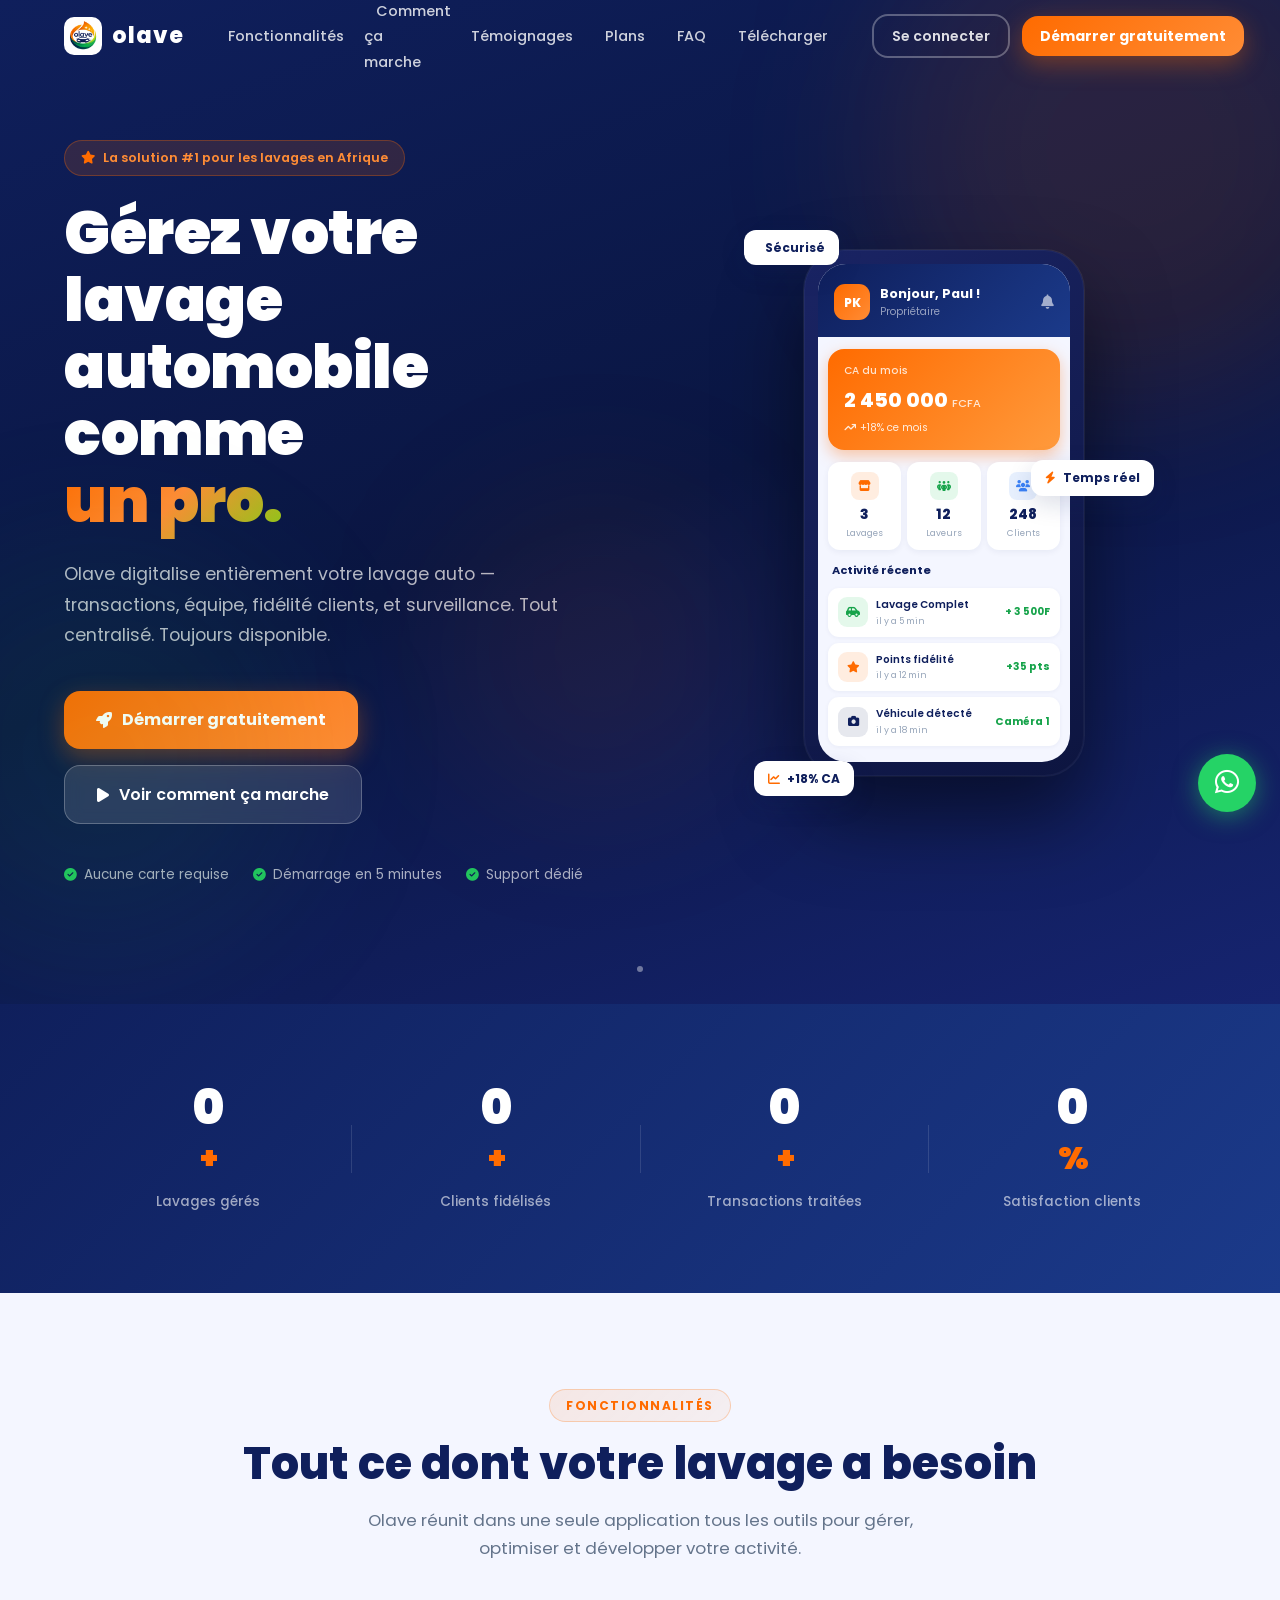
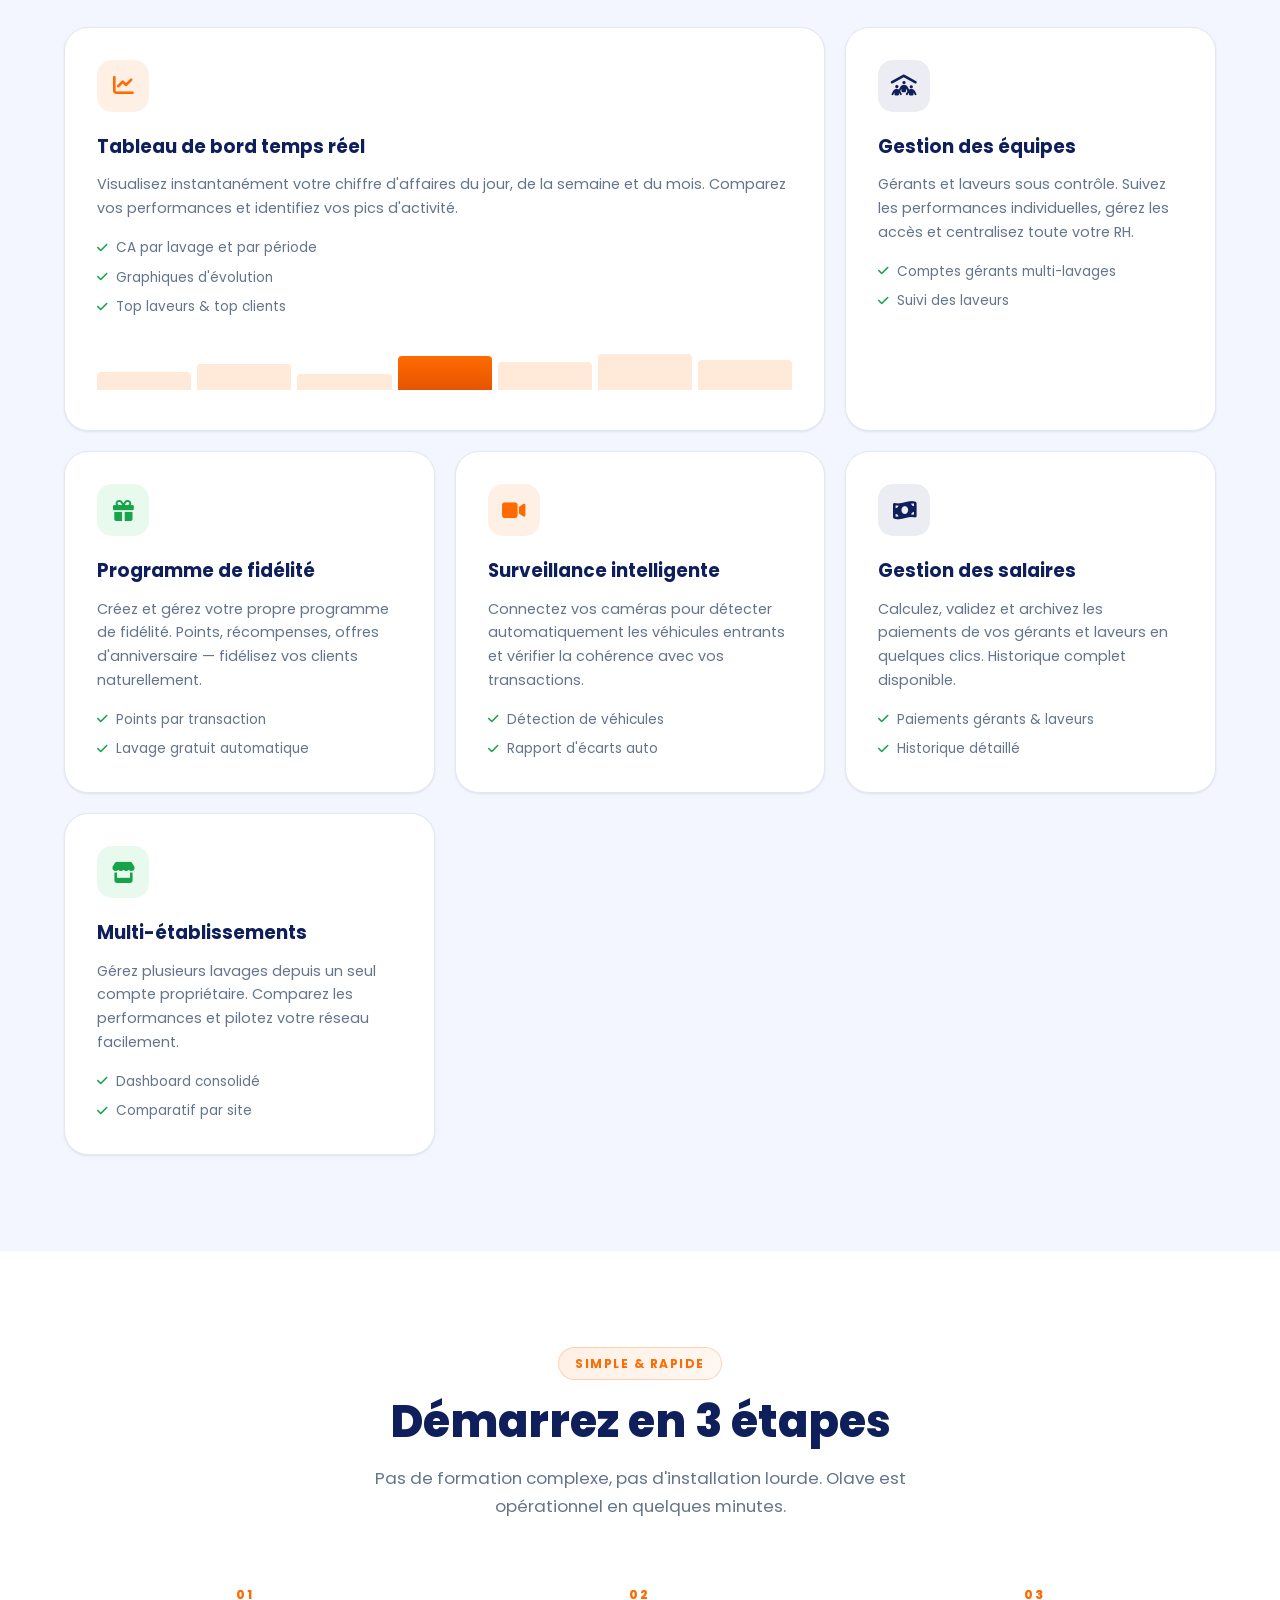
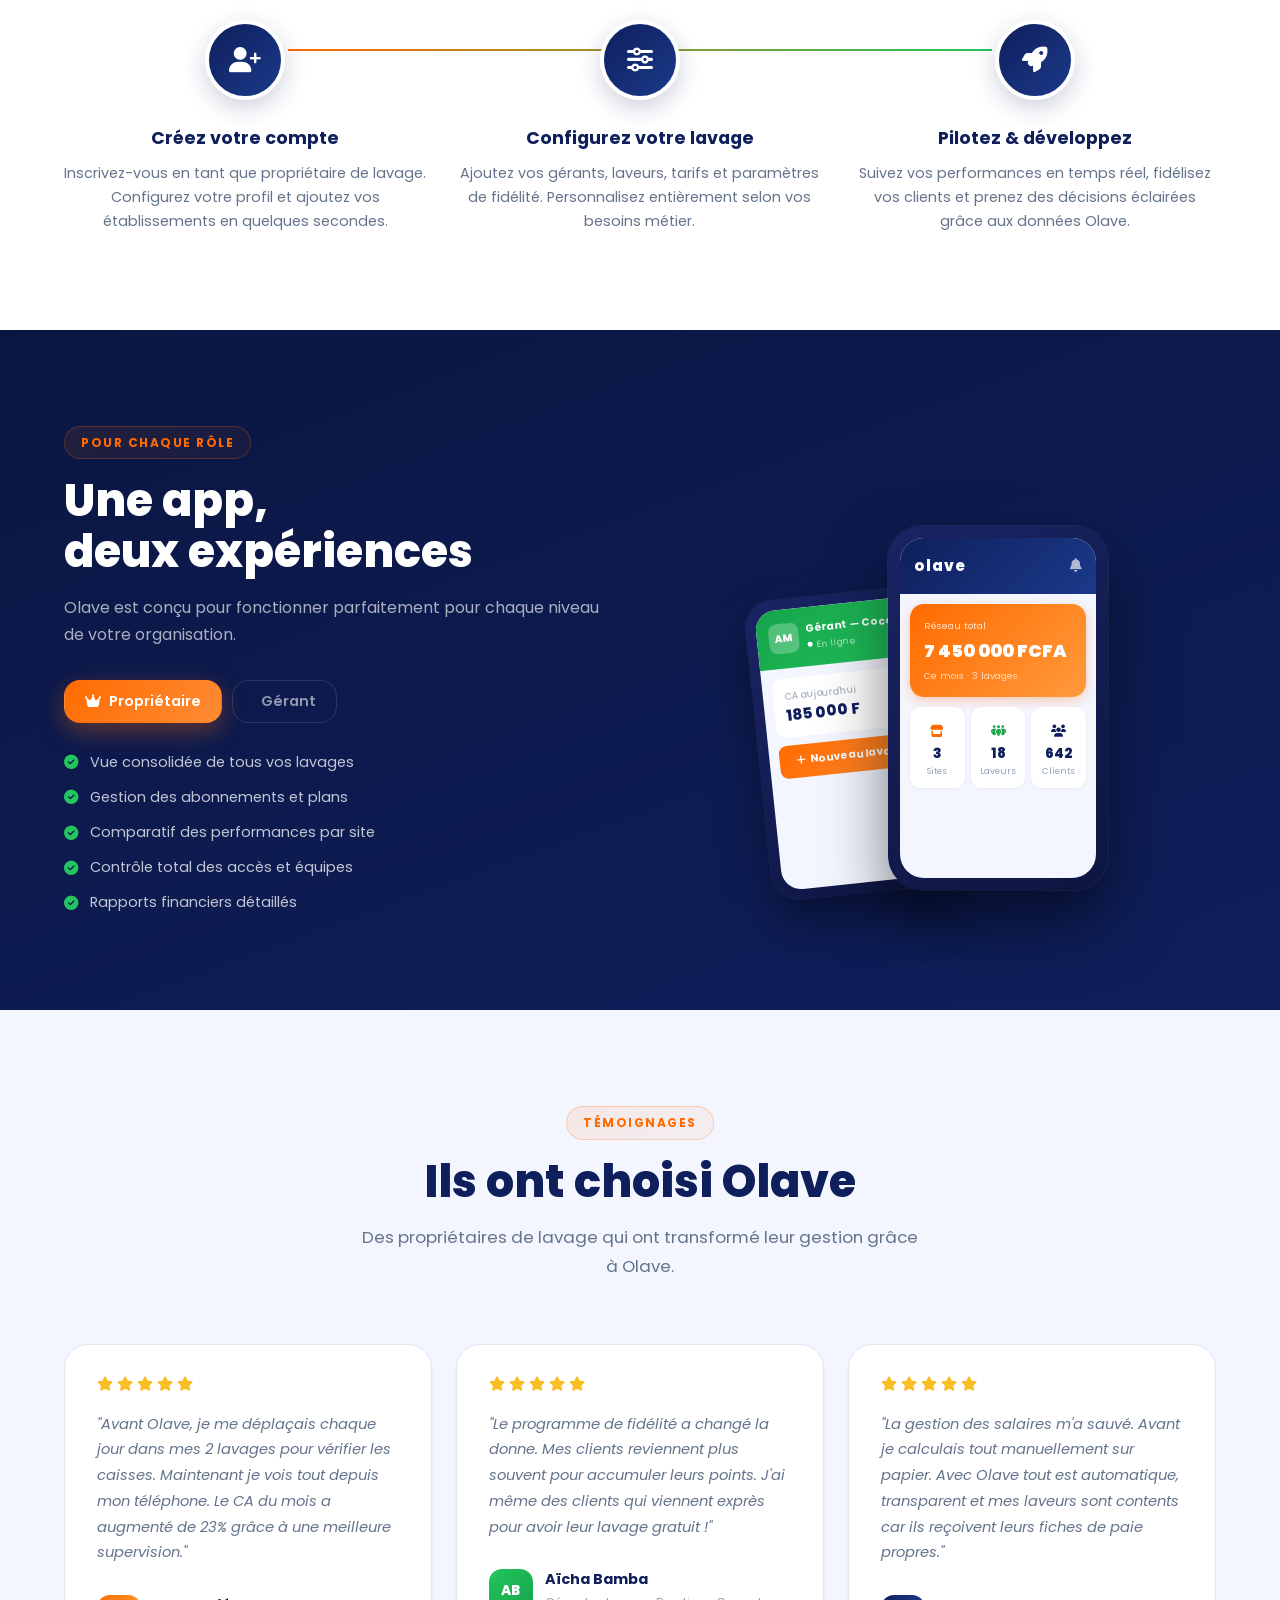
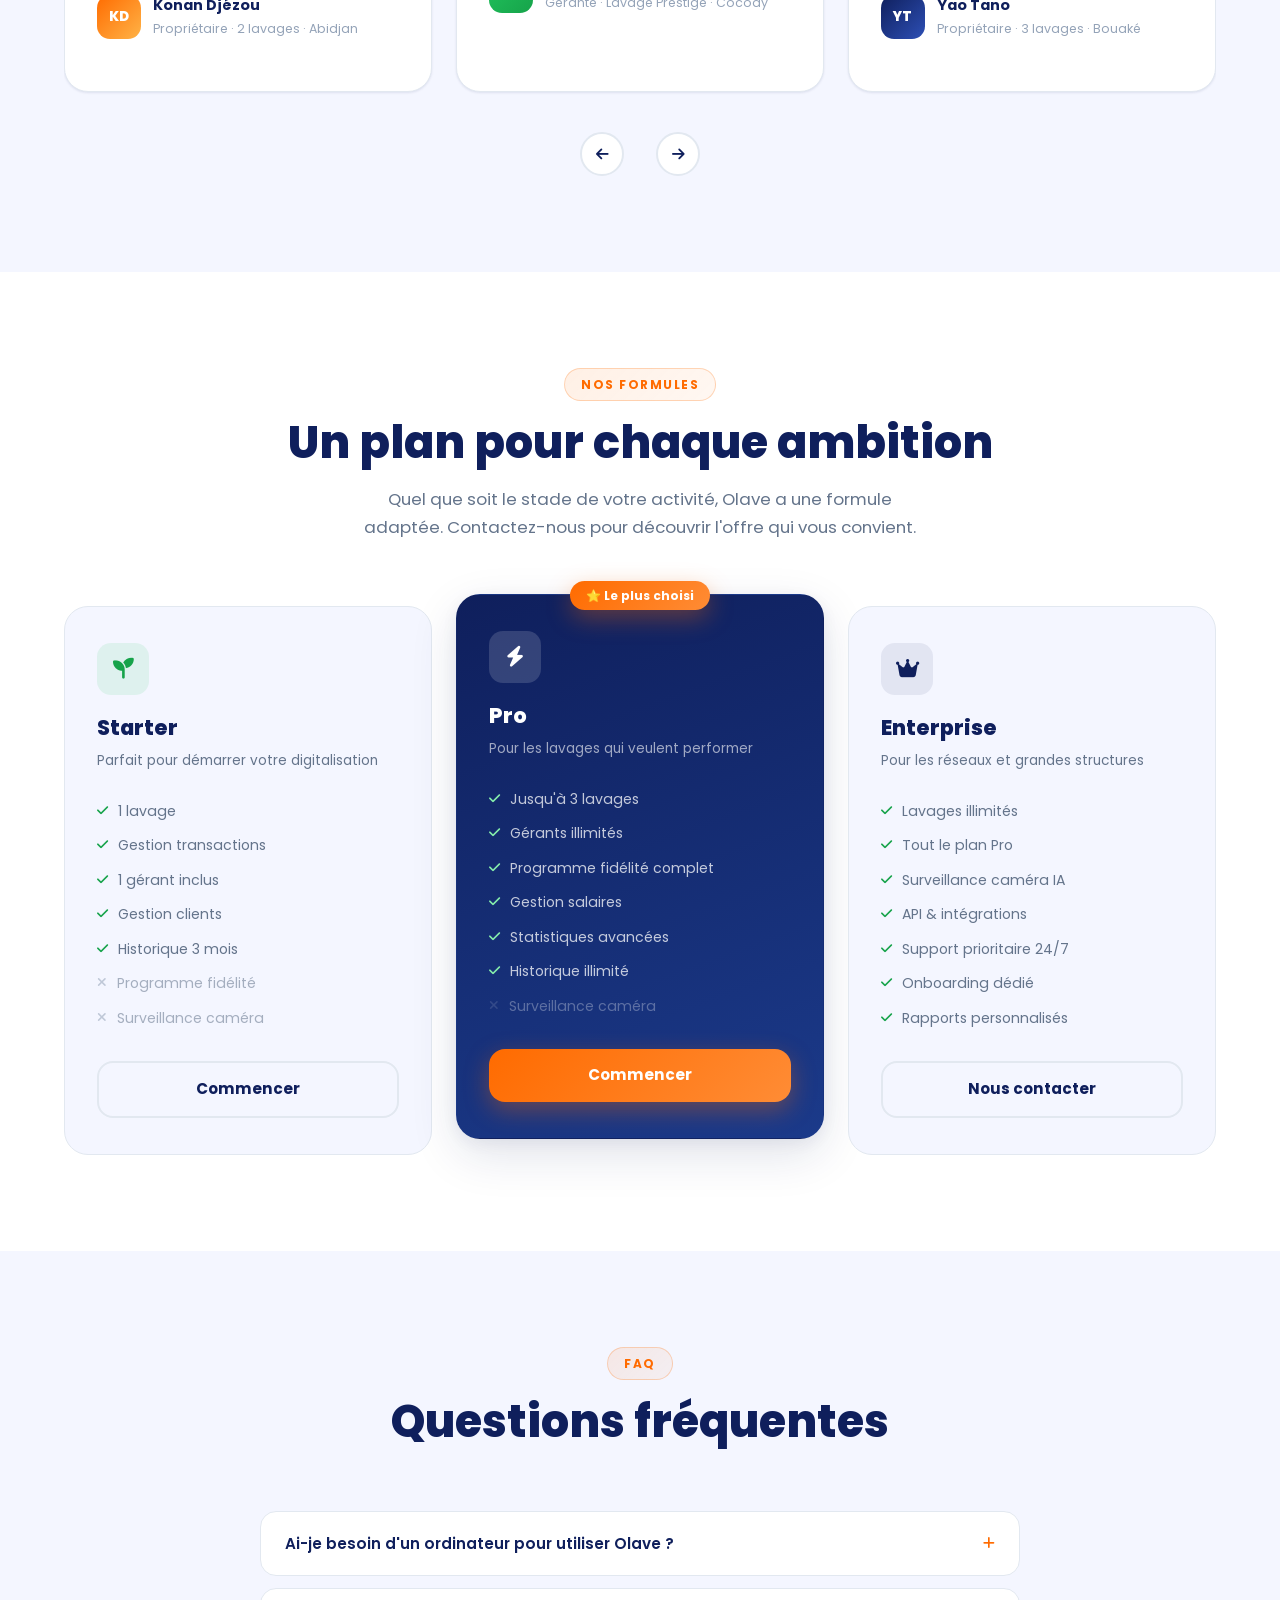
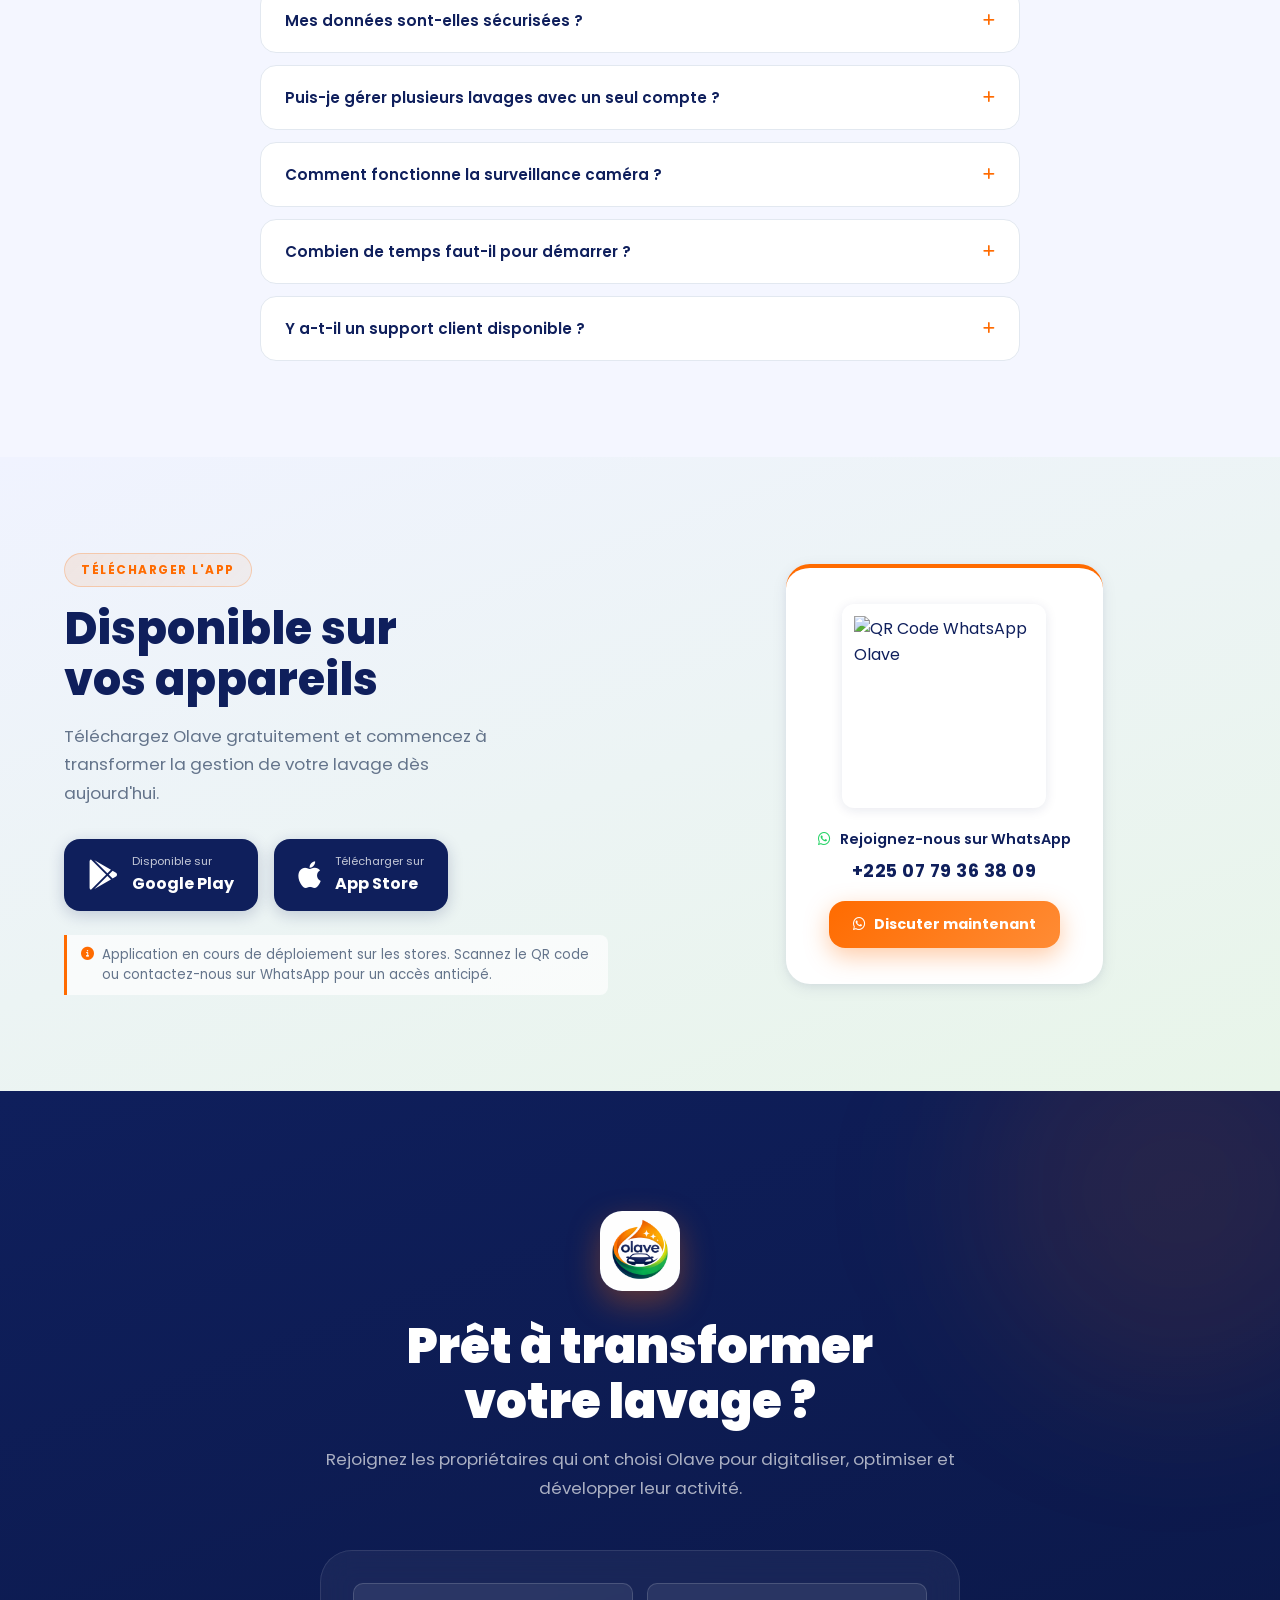
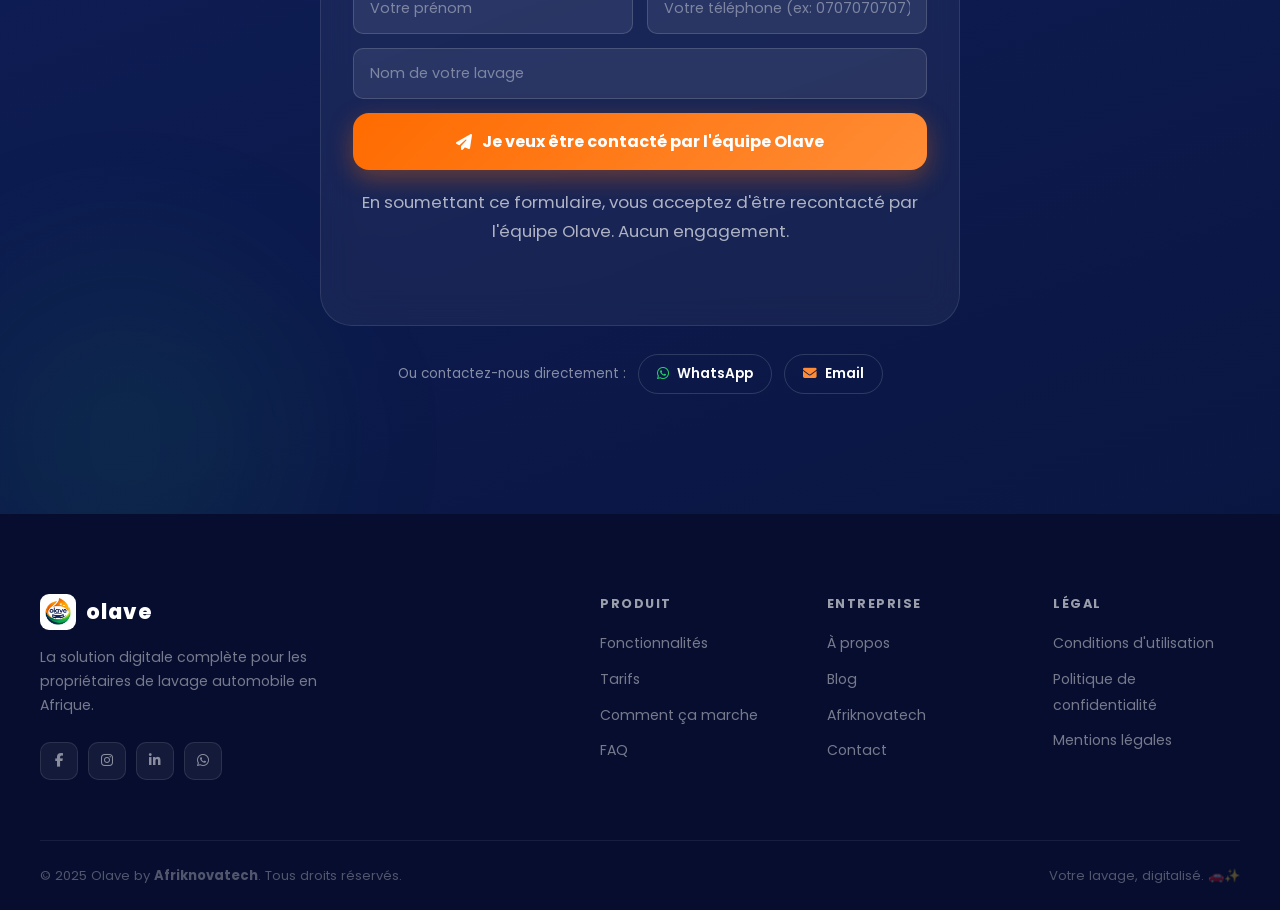
==== index.html @ c2f53487 "Premier commit version 1.0" ====
<!DOCTYPE html>
<html lang="fr">
<head>
  <meta charset="UTF-8" />
  <meta name="viewport" content="width=device-width, initial-scale=1.0" />
  <meta name="description" content="Olave — La solution digitale complète pour les propriétaires de lavage automobile. Gérez vos équipes, transactions, fidélité et surveillance depuis une seule application." />
  <title>Olave — Votre lavage, digitalisé</title>

  <!-- Fonts -->
  <link rel="preconnect" href="https://fonts.googleapis.com" />
  <link rel="preconnect" href="https://fonts.gstatic.com" crossorigin />
  <link href="https://fonts.googleapis.com/css2?family=Poppins:wght@300;400;500;600;700;800;900&display=swap" rel="stylesheet" />

  <!-- Icons -->
  <link rel="stylesheet" href="https://cdnjs.cloudflare.com/ajax/libs/font-awesome/6.5.1/css/all.min.css" />

  <!-- AOS Scroll Animations -->
  <link rel="stylesheet" href="https://cdnjs.cloudflare.com/ajax/libs/aos/2.3.4/aos.css" />

  <link rel="stylesheet" href="css/style.css" />
  <link rel="icon" href="assets/logo.png" type="image/png" />
</head>
<body>

  <!-- ═══════════════════════ NAVBAR ═══════════════════════ -->
  <nav class="navbar" id="navbar">
    <div class="nav-container">
      <a href="#" class="nav-logo">
        <img src="assets/logo.png" alt="Olave Logo" />
        <span>olave</span>
      </a>

      <ul class="nav-links" id="navLinks">
        <li><a href="#features">Fonctionnalités</a></li>
        <li><a href="#how-it-works">Comment ça marche</a></li>
        <li><a href="#testimonials">Témoignages</a></li>
        <li><a href="#plans">Plans</a></li>
        <li><a href="#faq">FAQ</a></li>
        <li><a href="#download">Télécharger</a></li>
      </ul>

      <div class="nav-actions">
        <a href="#download" class="btn-outline">Se connecter</a>
        <a href="https://wa.me/2250779363809" target="_blank" class="btn-primary">Démarrer gratuitement</a>
      </div>

      <button class="nav-burger" id="navBurger" aria-label="Menu">
        <span></span><span></span><span></span>
      </button>
    </div>
  </nav>

  <!-- ═══════════════════════ HERO ═══════════════════════ -->
  <section class="hero" id="home">
    <!-- Animated background blobs -->
    <div class="hero-blob blob-1"></div>
    <div class="hero-blob blob-2"></div>
    <div class="hero-blob blob-3"></div>

    <div class="hero-container">
      <div class="hero-content" data-aos="fade-right" data-aos-duration="900">
        <div class="hero-badge">
          <i class="fa-solid fa-star"></i>
          <span>La solution #1 pour les lavages en Afrique</span>
        </div>

        <h1 class="hero-title">
          Gérez votre lavage<br />
          automobile comme<br />
          <span class="gradient-text">un pro.</span>
        </h1>

        <p class="hero-subtitle">
          Olave digitalise entièrement votre lavage auto — transactions,
          équipe, fidélité clients, et surveillance. Tout centralisé.
          Toujours disponible.
        </p>

        <div class="hero-actions">
          <a href="https://wa.me/2250779363809" target="_blank" class="btn-primary btn-lg">
            <i class="fa-solid fa-rocket"></i>
            Démarrer gratuitement
          </a>
          <a href="#how-it-works" class="btn-ghost btn-lg">
            <i class="fa-solid fa-play"></i>
            Voir comment ça marche
          </a>
        </div>

        <div class="hero-trust">
          <div class="trust-item">
            <i class="fa-solid fa-check-circle"></i>
            <span>Aucune carte requise</span>
          </div>
          <div class="trust-item">
            <i class="fa-solid fa-check-circle"></i>
            <span>Démarrage en 5 minutes</span>
          </div>
          <div class="trust-item">
            <i class="fa-solid fa-check-circle"></i>
            <span>Support dédié</span>
          </div>
        </div>
      </div>

      <div class="hero-visual" data-aos="fade-left" data-aos-duration="900" data-aos-delay="200">
        <div class="phone-mockup">
          <div class="phone-frame">
            <div class="phone-screen">
              <!-- App UI Mockup -->
              <div class="app-header">
                <div class="app-avatar">PK</div>
                <div>
                  <div class="app-greeting">Bonjour, Paul !</div>
                  <div class="app-role">Propriétaire</div>
                </div>
                <div class="app-notif"><i class="fa-solid fa-bell"></i></div>
              </div>

              <div class="app-ca-card">
                <div class="app-ca-label">CA du mois</div>
                <div class="app-ca-value">2 450 000 <span>FCFA</span></div>
                <div class="app-ca-trend">
                  <i class="fa-solid fa-arrow-trend-up"></i>
                  +18% ce mois
                </div>
              </div>

              <div class="app-stats-row">
                <div class="app-mini-stat">
                  <div class="app-mini-icon orange"><i class="fa-solid fa-store"></i></div>
                  <div class="app-mini-val">3</div>
                  <div class="app-mini-lbl">Lavages</div>
                </div>
                <div class="app-mini-stat">
                  <div class="app-mini-icon green"><i class="fa-solid fa-people-group"></i></div>
                  <div class="app-mini-val">12</div>
                  <div class="app-mini-lbl">Laveurs</div>
                </div>
                <div class="app-mini-stat">
                  <div class="app-mini-icon blue"><i class="fa-solid fa-users"></i></div>
                  <div class="app-mini-val">248</div>
                  <div class="app-mini-lbl">Clients</div>
                </div>
              </div>

              <div class="app-section-title">Activité récente</div>
              <div class="app-activity">
                <div class="app-activity-item">
                  <div class="app-act-icon green"><i class="fa-solid fa-car-side"></i></div>
                  <div class="app-act-info">
                    <div class="app-act-name">Lavage Complet</div>
                    <div class="app-act-time">il y a 5 min</div>
                  </div>
                  <div class="app-act-amount">+ 3 500F</div>
                </div>
                <div class="app-activity-item">
                  <div class="app-act-icon orange"><i class="fa-solid fa-star"></i></div>
                  <div class="app-act-info">
                    <div class="app-act-name">Points fidélité</div>
                    <div class="app-act-time">il y a 12 min</div>
                  </div>
                  <div class="app-act-amount">+35 pts</div>
                </div>

                <div class="app-activity-item">
                  <div class="app-act-icon navy"><i class="fa-solid fa-camera"></i></div>
                  <div class="app-act-info">
                    <div class="app-act-name">Véhicule détecté</div>
                    <div class="app-act-time">il y a 18 min</div>
                  </div>
                  <div class="app-act-amount">Caméra 1</div>
                </div>
              </div>
            </div>
          </div>
          <!-- Floating badges around phone -->
          <div class="float-badge badge-top">
            <i class="fa-solid fa-shield-check"></i>
            Sécurisé
          </div>
          <div class="float-badge badge-right">
            <i class="fa-solid fa-bolt"></i>
            Temps réel
          </div>
          <div class="float-badge badge-bottom">
            <i class="fa-solid fa-chart-line"></i>
            +18% CA
          </div>
        </div>
      </div>
    </div>

    <div class="hero-scroll-indicator">
      <div class="scroll-dot"></div>
    </div>
  </section>

  <!-- ═══════════════════════ STATS BAR ═══════════════════════ -->
  <section class="stats-bar" id="stats">
    <div class="stats-container">
      <div class="stat-item" data-aos="fade-up" data-aos-delay="0">
        <div class="stat-number" data-count="500">0</div>
        <div class="stat-plus">+</div>
        <div class="stat-label">Lavages gérés</div>
      </div>
      <div class="stat-divider"></div>
      <div class="stat-item" data-aos="fade-up" data-aos-delay="100">
        <div class="stat-number" data-count="15000">0</div>
        <div class="stat-plus">+</div>
        <div class="stat-label">Clients fidélisés</div>
      </div>
      <div class="stat-divider"></div>
      <div class="stat-item" data-aos="fade-up" data-aos-delay="200">
        <div class="stat-number" data-count="120000">0</div>
        <div class="stat-plus">+</div>
        <div class="stat-label">Transactions traitées</div>
      </div>
      <div class="stat-divider"></div>
      <div class="stat-item" data-aos="fade-up" data-aos-delay="300">
        <div class="stat-number" data-count="98">0</div>
        <div class="stat-plus">%</div>
        <div class="stat-label">Satisfaction clients</div>
      </div>
    </div>
  </section>

  <!-- ═══════════════════════ FEATURES ═══════════════════════ -->
  <section class="features" id="features">
    <div class="section-container">
      <div class="section-header" data-aos="fade-up">
        <div class="section-tag">Fonctionnalités</div>
        <h2 class="section-title">Tout ce dont votre lavage a besoin</h2>
        <p class="section-subtitle">
          Olave réunit dans une seule application tous les outils
          pour gérer, optimiser et développer votre activité.
        </p>
      </div>

      <div class="features-grid">

        <div class="feature-card feature-card--large" data-aos="fade-up" data-aos-delay="0">
          <div class="feature-icon-wrap orange">
            <i class="fa-solid fa-chart-line"></i>
          </div>
          <h3>Tableau de bord temps réel</h3>
          <p>Visualisez instantanément votre chiffre d'affaires du jour, de la semaine et du mois. Comparez vos performances et identifiez vos pics d'activité.</p>
          <ul class="feature-list">
            <li><i class="fa-solid fa-check"></i> CA par lavage et par période</li>
            <li><i class="fa-solid fa-check"></i> Graphiques d'évolution</li>
            <li><i class="fa-solid fa-check"></i> Top laveurs & top clients</li>
          </ul>
          <div class="feature-visual">
            <div class="mini-chart">
              <div class="chart-bar" style="height:45%"></div>
              <div class="chart-bar" style="height:65%"></div>
              <div class="chart-bar" style="height:40%"></div>
              <div class="chart-bar active" style="height:85%"></div>
              <div class="chart-bar" style="height:70%"></div>
              <div class="chart-bar" style="height:90%"></div>
              <div class="chart-bar" style="height:75%"></div>
            </div>
          </div>
        </div>

        <div class="feature-card" data-aos="fade-up" data-aos-delay="100">
          <div class="feature-icon-wrap navy">
            <i class="fa-solid fa-people-roof"></i>
          </div>
          <h3>Gestion des équipes</h3>
          <p>Gérants et laveurs sous contrôle. Suivez les performances individuelles, gérez les accès et centralisez toute votre RH.</p>
          <ul class="feature-list">
            <li><i class="fa-solid fa-check"></i> Comptes gérants multi-lavages</li>
            <li><i class="fa-solid fa-check"></i> Suivi des laveurs</li>
          </ul>
        </div>

        <div class="feature-card" data-aos="fade-up" data-aos-delay="150">
          <div class="feature-icon-wrap green">
            <i class="fa-solid fa-gift"></i>
          </div>
          <h3>Programme de fidélité</h3>
          <p>Créez et gérez votre propre programme de fidélité. Points, récompenses, offres d'anniversaire — fidélisez vos clients naturellement.</p>
          <ul class="feature-list">
            <li><i class="fa-solid fa-check"></i> Points par transaction</li>
            <li><i class="fa-solid fa-check"></i> Lavage gratuit automatique</li>
          </ul>
        </div>

        <div class="feature-card" data-aos="fade-up" data-aos-delay="200">
          <div class="feature-icon-wrap orange">
            <i class="fa-solid fa-video"></i>
          </div>
          <h3>Surveillance intelligente</h3>
          <p>Connectez vos caméras pour détecter automatiquement les véhicules entrants et vérifier la cohérence avec vos transactions.</p>
          <ul class="feature-list">
            <li><i class="fa-solid fa-check"></i> Détection de véhicules</li>
            <li><i class="fa-solid fa-check"></i> Rapport d'écarts auto</li>
          </ul>
        </div>

        <div class="feature-card" data-aos="fade-up" data-aos-delay="250">
          <div class="feature-icon-wrap navy">
            <i class="fa-solid fa-money-bill-wave"></i>
          </div>
          <h3>Gestion des salaires</h3>
          <p>Calculez, validez et archivez les paiements de vos gérants et laveurs en quelques clics. Historique complet disponible.</p>
          <ul class="feature-list">
            <li><i class="fa-solid fa-check"></i> Paiements gérants & laveurs</li>
            <li><i class="fa-solid fa-check"></i> Historique détaillé</li>
          </ul>
        </div>

        <div class="feature-card" data-aos="fade-up" data-aos-delay="300">
          <div class="feature-icon-wrap green">
            <i class="fa-solid fa-store"></i>
          </div>
          <h3>Multi-établissements</h3>
          <p>Gérez plusieurs lavages depuis un seul compte propriétaire. Comparez les performances et pilotez votre réseau facilement.</p>
          <ul class="feature-list">
            <li><i class="fa-solid fa-check"></i> Dashboard consolidé</li>
            <li><i class="fa-solid fa-check"></i> Comparatif par site</li>
          </ul>
        </div>

      </div>
    </div>
  </section>

  <!-- ═══════════════════════ HOW IT WORKS ═══════════════════════ -->
  <section class="how-it-works" id="how-it-works">
    <div class="section-container">
      <div class="section-header" data-aos="fade-up">
        <div class="section-tag">Simple & rapide</div>
        <h2 class="section-title">Démarrez en 3 étapes</h2>
        <p class="section-subtitle">Pas de formation complexe, pas d'installation lourde. Olave est opérationnel en quelques minutes.</p>
      </div>

      <div class="steps-wrapper">
        <div class="steps-line"></div>

        <div class="step" data-aos="fade-up" data-aos-delay="0">
          <div class="step-number">01</div>
          <div class="step-icon">
            <i class="fa-solid fa-user-plus"></i>
          </div>
          <div class="step-content">
            <h3>Créez votre compte</h3>
            <p>Inscrivez-vous en tant que propriétaire de lavage. Configurez votre profil et ajoutez vos établissements en quelques secondes.</p>
          </div>
        </div>

        <div class="step" data-aos="fade-up" data-aos-delay="150">
          <div class="step-number">02</div>
          <div class="step-icon">
            <i class="fa-solid fa-sliders"></i>
          </div>
          <div class="step-content">
            <h3>Configurez votre lavage</h3>
            <p>Ajoutez vos gérants, laveurs, tarifs et paramètres de fidélité. Personnalisez entièrement selon vos besoins métier.</p>
          </div>
        </div>

        <div class="step" data-aos="fade-up" data-aos-delay="300">
          <div class="step-number">03</div>
          <div class="step-icon">
            <i class="fa-solid fa-rocket"></i>
          </div>
          <div class="step-content">
            <h3>Pilotez & développez</h3>
            <p>Suivez vos performances en temps réel, fidélisez vos clients et prenez des décisions éclairées grâce aux données Olave.</p>
          </div>
        </div>
      </div>
    </div>
  </section>

  <!-- ═══════════════════════ SHOWCASE ═══════════════════════ -->
  <section class="showcase">
    <div class="showcase-container">
      <div class="showcase-content" data-aos="fade-right" data-aos-duration="800">
        <div class="section-tag">Pour chaque rôle</div>
        <h2 class="section-title">Une app,<br />deux expériences</h2>
        <p>Olave est conçu pour fonctionner parfaitement pour chaque niveau de votre organisation.</p>

        <div class="role-tabs">
          <button class="role-tab active" data-role="proprietaire">
            <i class="fa-solid fa-crown"></i>
            Propriétaire
          </button>
          <button class="role-tab" data-role="gerant">
            <i class="fa-solid fa-badge-check"></i>
            Gérant
          </button>
        </div>

        <div class="role-content" id="roleContent">
          <div class="role-panel active" data-role="proprietaire">
            <ul class="role-list">
              <li><i class="fa-solid fa-check-circle"></i> Vue consolidée de tous vos lavages</li>
              <li><i class="fa-solid fa-check-circle"></i> Gestion des abonnements et plans</li>
              <li><i class="fa-solid fa-check-circle"></i> Comparatif des performances par site</li>
              <li><i class="fa-solid fa-check-circle"></i> Contrôle total des accès et équipes</li>
              <li><i class="fa-solid fa-check-circle"></i> Rapports financiers détaillés</li>
            </ul>
          </div>
          <div class="role-panel" data-role="gerant">
            <ul class="role-list">
              <li><i class="fa-solid fa-check-circle"></i> Enregistrement rapide des transactions</li>
              <li><i class="fa-solid fa-check-circle"></i> Gestion des clients et fidélité</li>
              <li><i class="fa-solid fa-check-circle"></i> Suivi quotidien de l'équipe</li>
              <li><i class="fa-solid fa-check-circle"></i> Historique complet des lavages</li>
              <li><i class="fa-solid fa-check-circle"></i> Ajout de nouveaux clients et laveurs</li>
            </ul>
          </div>
        </div>
      </div>

      <div class="showcase-phones" data-aos="fade-left" data-aos-duration="800" data-aos-delay="200">
        <div class="phone-duo">
          <div class="phone-small phone-back">
            <div class="phone-frame-sm">
              <div class="phone-screen-sm gerant-screen">
                <div class="gs-header">
                  <div class="gs-avatar">AM</div>
                  <div>
                    <div class="gs-name">Gérant — Cocody</div>
                    <div class="gs-status"><span class="dot"></span> En ligne</div>
                  </div>
                </div>
                <div class="gs-ca">
                  <div class="gs-ca-label">CA aujourd'hui</div>
                  <div class="gs-ca-val">185 000 F</div>
                </div>
                <div class="gs-btn"><i class="fa-solid fa-plus"></i> Nouveau lavage</div>
              </div>
            </div>
          </div>
          <div class="phone-main-show phone-front">
            <div class="phone-frame-main">
              <div class="phone-screen-main">
                <div class="pms-header">
                  <div class="pms-logo">olave</div>
                  <div class="pms-notif"><i class="fa-solid fa-bell"></i></div>
                </div>
                <div class="pms-banner">
                  <div class="pms-banner-label">Réseau total</div>
                  <div class="pms-banner-val">7 450 000 FCFA</div>
                  <div class="pms-banner-sub">Ce mois · 3 lavages</div>
                </div>
                <div class="pms-cards">
                  <div class="pms-card orange">
                    <i class="fa-solid fa-store"></i>
                    <div class="pms-card-val">3</div>
                    <div class="pms-card-lbl">Sites</div>
                  </div>
                  <div class="pms-card green">
                    <i class="fa-solid fa-people-group"></i>
                    <div class="pms-card-val">18</div>
                    <div class="pms-card-lbl">Laveurs</div>
                  </div>
                  <div class="pms-card navy">
                    <i class="fa-solid fa-users"></i>
                    <div class="pms-card-val">642</div>
                    <div class="pms-card-lbl">Clients</div>
                  </div>
                </div>
              </div>
            </div>
          </div>
        </div>
      </div>
    </div>
  </section>

  <!-- ═══════════════════════ TESTIMONIALS ═══════════════════════ -->
  <section class="testimonials" id="testimonials">
    <div class="section-container">
      <div class="section-header" data-aos="fade-up">
        <div class="section-tag">Témoignages</div>
        <h2 class="section-title">Ils ont choisi Olave</h2>
        <p class="section-subtitle">Des propriétaires de lavage qui ont transformé leur gestion grâce à Olave.</p>
      </div>

      <div class="testimonials-carousel" id="testimonialsCarousel">
        <div class="testimonials-track" id="testimonialsTrack">

          <div class="testimonial-card">
            <div class="testimonial-stars">
              <i class="fa-solid fa-star"></i><i class="fa-solid fa-star"></i>
              <i class="fa-solid fa-star"></i><i class="fa-solid fa-star"></i>
              <i class="fa-solid fa-star"></i>
            </div>
            <p class="testimonial-text">"Avant Olave, je me déplaçais chaque jour dans mes 2 lavages pour vérifier les caisses. Maintenant je vois tout depuis mon téléphone. Le CA du mois a augmenté de 23% grâce à une meilleure supervision."</p>
            <div class="testimonial-author">
              <div class="testimonial-avatar" style="background: linear-gradient(135deg, #FF6B00, #FFB347)">KD</div>
              <div>
                <div class="testimonial-name">Konan Djézou</div>
                <div class="testimonial-role">Propriétaire · 2 lavages · Abidjan</div>
              </div>
            </div>
          </div>

          <div class="testimonial-card">
            <div class="testimonial-stars">
              <i class="fa-solid fa-star"></i><i class="fa-solid fa-star"></i>
              <i class="fa-solid fa-star"></i><i class="fa-solid fa-star"></i>
              <i class="fa-solid fa-star"></i>
            </div>
            <p class="testimonial-text">"Le programme de fidélité a changé la donne. Mes clients reviennent plus souvent pour accumuler leurs points. J'ai même des clients qui viennent exprès pour avoir leur lavage gratuit !"</p>
            <div class="testimonial-author">
              <div class="testimonial-avatar" style="background: linear-gradient(135deg, #22C55E, #16A34A)">AB</div>
              <div>
                <div class="testimonial-name">Aïcha Bamba</div>
                <div class="testimonial-role">Gérante · Lavage Prestige · Cocody</div>
              </div>
            </div>
          </div>

          <div class="testimonial-card">
            <div class="testimonial-stars">
              <i class="fa-solid fa-star"></i><i class="fa-solid fa-star"></i>
              <i class="fa-solid fa-star"></i><i class="fa-solid fa-star"></i>
              <i class="fa-solid fa-star"></i>
            </div>
            <p class="testimonial-text">"La gestion des salaires m'a sauvé. Avant je calculais tout manuellement sur papier. Avec Olave tout est automatique, transparent et mes laveurs sont contents car ils reçoivent leurs fiches de paie propres."</p>
            <div class="testimonial-author">
              <div class="testimonial-avatar" style="background: linear-gradient(135deg, #0F1F5C, #2D4FB5)">YT</div>
              <div>
                <div class="testimonial-name">Yao Tano</div>
                <div class="testimonial-role">Propriétaire · 3 lavages · Bouaké</div>
              </div>
            </div>
          </div>

          <div class="testimonial-card">
            <div class="testimonial-stars">
              <i class="fa-solid fa-star"></i><i class="fa-solid fa-star"></i>
              <i class="fa-solid fa-star"></i><i class="fa-solid fa-star"></i>
              <i class="fa-solid fa-star"></i>
            </div>
            <p class="testimonial-text">"La surveillance caméra est révolutionnaire. Je reçois des alertes quand un véhicule entre et je peux vérifier si une transaction a bien été enregistrée. Zéro perte, zéro mauvaise surprise."</p>
            <div class="testimonial-author">
              <div class="testimonial-avatar" style="background: linear-gradient(135deg, #FF6B00, #E55500)">MK</div>
              <div>
                <div class="testimonial-name">Mamadou Koné</div>
                <div class="testimonial-role">Propriétaire · Lavage Express · Yopougon</div>
              </div>
            </div>
          </div>

        </div>

        <div class="carousel-controls">
          <button class="carousel-btn" id="prevBtn"><i class="fa-solid fa-arrow-left"></i></button>
          <div class="carousel-dots" id="carouselDots"></div>
          <button class="carousel-btn" id="nextBtn"><i class="fa-solid fa-arrow-right"></i></button>
        </div>
      </div>
    </div>
  </section>

  <!-- ═══════════════════════ PLANS ═══════════════════════ -->
  <section class="plans" id="plans">
    <div class="section-container">
      <div class="section-header" data-aos="fade-up">
        <div class="section-tag">Nos formules</div>
        <h2 class="section-title">Un plan pour chaque ambition</h2>
        <p class="section-subtitle">Quel que soit le stade de votre activité, Olave a une formule adaptée. Contactez-nous pour découvrir l'offre qui vous convient.</p>
      </div>

      <div class="plans-grid">
        <div class="plan-card" data-aos="fade-up" data-aos-delay="0">
          <div class="plan-header">
            <div class="plan-icon green"><i class="fa-solid fa-seedling"></i></div>
            <h3>Starter</h3>
            <p>Parfait pour démarrer votre digitalisation</p>
          </div>
          <ul class="plan-features">
            <li><i class="fa-solid fa-check"></i> 1 lavage</li>
            <li><i class="fa-solid fa-check"></i> Gestion transactions</li>
            <li><i class="fa-solid fa-check"></i> 1 gérant inclus</li>
            <li><i class="fa-solid fa-check"></i> Gestion clients</li>
            <li><i class="fa-solid fa-check"></i> Historique 3 mois</li>
            <li class="plan-feature--off"><i class="fa-solid fa-xmark"></i> Programme fidélité</li>
            <li class="plan-feature--off"><i class="fa-solid fa-xmark"></i> Surveillance caméra</li>
          </ul>
          <a href="#contact" class="plan-cta btn-outline">Commencer</a>
        </div>

        <div class="plan-card plan-card--popular" data-aos="fade-up" data-aos-delay="150">
          <div class="plan-popular-badge">⭐ Le plus choisi</div>
          <div class="plan-header">
            <div class="plan-icon orange"><i class="fa-solid fa-bolt"></i></div>
            <h3>Pro</h3>
            <p>Pour les lavages qui veulent performer</p>
          </div>
          <ul class="plan-features">
            <li><i class="fa-solid fa-check"></i> Jusqu'à 3 lavages</li>
            <li><i class="fa-solid fa-check"></i> Gérants illimités</li>
            <li><i class="fa-solid fa-check"></i> Programme fidélité complet</li>
            <li><i class="fa-solid fa-check"></i> Gestion salaires</li>
            <li><i class="fa-solid fa-check"></i> Statistiques avancées</li>
            <li><i class="fa-solid fa-check"></i> Historique illimité</li>
            <li class="plan-feature--off"><i class="fa-solid fa-xmark"></i> Surveillance caméra</li>
          </ul>
          <a href="#contact" class="plan-cta btn-primary">Commencer</a>
        </div>

        <div class="plan-card" data-aos="fade-up" data-aos-delay="300">
          <div class="plan-header">
            <div class="plan-icon navy"><i class="fa-solid fa-crown"></i></div>
            <h3>Enterprise</h3>
            <p>Pour les réseaux et grandes structures</p>
          </div>
          <ul class="plan-features">
            <li><i class="fa-solid fa-check"></i> Lavages illimités</li>
            <li><i class="fa-solid fa-check"></i> Tout le plan Pro</li>
            <li><i class="fa-solid fa-check"></i> Surveillance caméra IA</li>
            <li><i class="fa-solid fa-check"></i> API & intégrations</li>
            <li><i class="fa-solid fa-check"></i> Support prioritaire 24/7</li>
            <li><i class="fa-solid fa-check"></i> Onboarding dédié</li>
            <li><i class="fa-solid fa-check"></i> Rapports personnalisés</li>
          </ul>
          <a href="#contact" class="plan-cta btn-outline">Nous contacter</a>
        </div>
      </div>
    </div>
  </section>

  <!-- ═══════════════════════ FAQ ═══════════════════════ -->
  <section class="faq" id="faq">
    <div class="section-container">
      <div class="section-header" data-aos="fade-up">
        <div class="section-tag">FAQ</div>
        <h2 class="section-title">Questions fréquentes</h2>
      </div>

      <div class="faq-list" data-aos="fade-up" data-aos-delay="100">

        <div class="faq-item">
          <button class="faq-question">
            <span>Ai-je besoin d'un ordinateur pour utiliser Olave ?</span>
            <i class="fa-solid fa-plus faq-icon"></i>
          </button>
          <div class="faq-answer">
            <p>Non. Olave est une application mobile disponible sur Android et iOS. Votre téléphone suffit pour tout gérer — transactions, équipes, fidélité et surveillance.</p>
          </div>
        </div>

        <div class="faq-item">
          <button class="faq-question">
            <span>Mes données sont-elles sécurisées ?</span>
            <i class="fa-solid fa-plus faq-icon"></i>
          </button>
          <div class="faq-answer">
            <p>Oui. Toutes vos données sont chiffrées et stockées sur des serveurs sécurisés. Chaque lavage a ses propres accès cloisonnés. Vos gérants ne voient que ce qui les concerne.</p>
          </div>
        </div>

        <div class="faq-item">
          <button class="faq-question">
            <span>Puis-je gérer plusieurs lavages avec un seul compte ?</span>
            <i class="fa-solid fa-plus faq-icon"></i>
          </button>
          <div class="faq-answer">
            <p>Absolument. C'est l'une des forces d'Olave. En tant que propriétaire, vous avez une vue consolidée de tous vos établissements depuis un seul tableau de bord.</p>
          </div>
        </div>

        <div class="faq-item">
          <button class="faq-question">
            <span>Comment fonctionne la surveillance caméra ?</span>
            <i class="fa-solid fa-plus faq-icon"></i>
          </button>
          <div class="faq-answer">
            <p>Olave se connecte à vos caméras IP existantes. Le système détecte automatiquement les véhicules entrants et compare avec les transactions enregistrées, générant des alertes en cas d'écart.</p>
          </div>
        </div>

        <div class="faq-item">
          <button class="faq-question">
            <span>Combien de temps faut-il pour démarrer ?</span>
            <i class="fa-solid fa-plus faq-icon"></i>
          </button>
          <div class="faq-answer">
            <p>En moins de 10 minutes. Créez votre compte, configurez votre lavage, ajoutez vos gérants et vous êtes prêt. Notre équipe est disponible pour vous accompagner si besoin.</p>
          </div>
        </div>

        <div class="faq-item">
          <button class="faq-question">
            <span>Y a-t-il un support client disponible ?</span>
            <i class="fa-solid fa-plus faq-icon"></i>
          </button>
          <div class="faq-answer">
            <p>Oui. Notre équipe support est joignable par WhatsApp et par email. Les abonnés Enterprise bénéficient d'un support prioritaire 24h/24 et 7j/7.</p>
          </div>
        </div>

      </div>
    </div>
  </section>

  <!-- ═══════════════════════ DOWNLOAD ═══════════════════════ -->
  <section class="download-section" id="download">
    <div class="section-container">
      <div class="download-inner">

        <div class="download-content" data-aos="fade-right" data-aos-duration="800">
          <div class="section-tag">Télécharger l'app</div>
          <h2 class="section-title" style="text-align:left">Disponible sur<br/>vos appareils</h2>
          <p class="section-subtitle" style="text-align:left;max-width:460px">Téléchargez Olave gratuitement et commencez à transformer la gestion de votre lavage dès aujourd'hui.</p>

          <div class="store-badges">
            <a href="https://play.google.com/store" target="_blank" class="store-badge">
              <i class="fa-brands fa-google-play"></i>
              <div class="store-badge-text">
                <span>Disponible sur</span>
                <strong>Google Play</strong>
              </div>
            </a>
            <a href="https://apps.apple.com" target="_blank" class="store-badge">
              <i class="fa-brands fa-apple"></i>
              <div class="store-badge-text">
                <span>Télécharger sur</span>
                <strong>App Store</strong>
              </div>
            </a>
          </div>

          <p class="download-note">
            <i class="fa-solid fa-circle-info"></i>
            Application en cours de déploiement sur les stores. Scannez le QR code ou contactez-nous sur WhatsApp pour un accès anticipé.
          </p>
        </div>

        <div class="download-qr-wrap" data-aos="fade-left" data-aos-duration="800" data-aos-delay="200">
          <div class="qr-card">
            <div class="qr-img-wrap">
              <img
                src="https://api.qrserver.com/v1/create-qr-code/?size=180x180&color=0F1F5C&bgcolor=FFFFFF&qzone=2&data=https%3A%2F%2Fwa.me%2F2250779363809"
                alt="QR Code WhatsApp Olave"
                width="180" height="180"
                loading="lazy"
              />
            </div>
            <div class="qr-card-info">
              <p class="qr-label"><i class="fa-brands fa-whatsapp"></i> Rejoignez-nous sur WhatsApp</p>
              <p class="qr-number">+225 07 79 36 38 09</p>
              <a href="https://wa.me/2250779363809" target="_blank" class="btn-primary qr-btn">
                <i class="fa-brands fa-whatsapp"></i> Discuter maintenant
              </a>
            </div>
          </div>
        </div>

      </div>
    </div>
  </section>

  <!-- ═══════════════════════ CTA FINAL ═══════════════════════ -->
  <section class="cta-final" id="contact">
    <div class="cta-blobs">
      <div class="cta-blob cta-blob-1"></div>
      <div class="cta-blob cta-blob-2"></div>
    </div>
    <div class="cta-container" data-aos="zoom-in" data-aos-duration="700">
      <div class="cta-logo">
        <img src="assets/logo.png" alt="Olave" />
      </div>
      <h2>Prêt à transformer<br />votre lavage ?</h2>
      <p>Rejoignez les propriétaires qui ont choisi Olave pour digitaliser, optimiser et développer leur activité.</p>

      <form class="cta-form" id="ctaForm">
        <div class="cta-form-row">
          <input type="text" id="ctaName" placeholder="Votre prénom" required />
          <input type="tel" id="ctaPhone" placeholder="Votre téléphone (ex: 0707070707)" required />
        </div>
        <input type="text" id="ctaLavage" placeholder="Nom de votre lavage" required />
        <button type="submit" class="btn-primary btn-lg btn-full">
          <i class="fa-solid fa-paper-plane"></i>
          Je veux être contacté par l'équipe Olave
        </button>
        <p class="cta-legal">En soumettant ce formulaire, vous acceptez d'être recontacté par l'équipe Olave. Aucun engagement.</p>
      </form>

      <div class="cta-contact-alt">
        <span>Ou contactez-nous directement :</span>
        <a href="https://wa.me/2250779363809" target="_blank" class="contact-chip whatsapp">
          <i class="fa-brands fa-whatsapp"></i> WhatsApp
        </a>
        <a href="mailto:contact@afriknovatech.com" class="contact-chip email">
          <i class="fa-solid fa-envelope"></i> Email
        </a>
      </div>
    </div>
  </section>

  <!-- ═══════════════════════ FOOTER ═══════════════════════ -->
  <footer class="footer">
    <div class="footer-container">
      <div class="footer-brand">
        <div class="footer-logo">
          <img src="assets/logo.png" alt="Olave" />
          <span>olave</span>
        </div>
        <p>La solution digitale complète pour les propriétaires de lavage automobile en Afrique.</p>
        <div class="footer-socials">
          <a href="#" aria-label="Facebook"><i class="fa-brands fa-facebook-f"></i></a>
          <a href="#" aria-label="Instagram"><i class="fa-brands fa-instagram"></i></a>
          <a href="#" aria-label="LinkedIn"><i class="fa-brands fa-linkedin-in"></i></a>
          <a href="https://wa.me/2250779363809" target="_blank" aria-label="WhatsApp"><i class="fa-brands fa-whatsapp"></i></a>
        </div>
      </div>

      <div class="footer-links">
        <div class="footer-col">
          <h4>Produit</h4>
          <ul>
            <li><a href="#features">Fonctionnalités</a></li>
            <li><a href="#plans">Tarifs</a></li>
            <li><a href="#how-it-works">Comment ça marche</a></li>
            <li><a href="#faq">FAQ</a></li>
          </ul>
        </div>
        <div class="footer-col">
          <h4>Entreprise</h4>
          <ul>
            <li><a href="#">À propos</a></li>
            <li><a href="#">Blog</a></li>
            <li><a href="https://www.afriknovatech.com/">Afriknovatech</a></li>
            <li><a href="#">Contact</a></li>
          </ul>
        </div>
        <div class="footer-col">
          <h4>Légal</h4>
          <ul>
            <li><a href="#">Conditions d'utilisation</a></li>
            <li><a href="#">Politique de confidentialité</a></li>
            <li><a href="#">Mentions légales</a></li>
          </ul>
        </div>
      </div>
    </div>

    <div class="footer-bottom">
      <p>© 2025 Olave by <strong>Afriknovatech</strong>. Tous droits réservés.</p>
      <p class="footer-tagline">Votre lavage, digitalisé. 🚗✨</p>
    </div>
  </footer>

  <!-- ─── Floating WhatsApp ─── -->
  <a href="https://wa.me/2250779363809" target="_blank" class="float-whatsapp" aria-label="Chat WhatsApp">
    <i class="fa-brands fa-whatsapp"></i>
    <span class="float-whatsapp-tooltip">Discuter sur WhatsApp</span>
  </a>

  <!-- ─── Back to Top ─── -->
  <button class="back-to-top" id="backToTop" aria-label="Retour en haut">
    <i class="fa-solid fa-arrow-up"></i>
  </button>

  <!-- AOS -->
  <script src="https://cdnjs.cloudflare.com/ajax/libs/aos/2.3.4/aos.js"></script>
  <script src="js/main.js"></script>
</body>
</html>
---- css/style.css ----
/* ═══════════════════════════════════════════════════════════════
   OLAVE LANDING PAGE — CSS V2
   Palette: Navy #0F1F5C · Orange #FF6B00 · Green #22C55E
   Font: Poppins
═══════════════════════════════════════════════════════════════ */

/* ─── VARIABLES & RESET ─────────────────────────────────────── */
:root {
  --navy:        #0F1F5C;
  --navy-light:  #1B3A8A;
  --navy-mid:    #2D4FB5;
  --orange:      #FF6B00;
  --orange-light:#FF8C35;
  --orange-dark: #E55500;
  --green:       #22C55E;
  --green-dark:  #16A34A;
  --green-light: #86EFAC;
  --lime:        #84CC16;
  --bg:          #F4F6FF;
  --surface:     #FFFFFF;
  --text-1:      #0F1F5C;
  --text-2:      #64748B;
  --text-3:      #94A3B8;
  --border:      #E2E8F0;
  --shadow-sm:   0 1px 3px rgba(15,31,92,.06), 0 1px 2px rgba(15,31,92,.04);
  --shadow-md:   0 4px 16px rgba(15,31,92,.08), 0 2px 6px rgba(15,31,92,.04);
  --shadow-lg:   0 16px 48px rgba(15,31,92,.12), 0 4px 16px rgba(15,31,92,.06);
  --shadow-orange: 0 8px 24px rgba(255,107,0,.35);
  --radius-sm:   10px;
  --radius-md:   16px;
  --radius-lg:   24px;
  --radius-xl:   32px;
  --transition:  all .25s cubic-bezier(.4,0,.2,1);
}

*, *::before, *::after { box-sizing: border-box; margin: 0; padding: 0; }

html { scroll-behavior: smooth; scroll-padding-top: 80px; }

body {
  font-family: 'Poppins', sans-serif;
  background: var(--bg);
  color: var(--text-1);
  line-height: 1.6;
  overflow-x: hidden;
}

img { max-width: 100%; display: block; }
a { text-decoration: none; color: inherit; }
ul { list-style: none; }
button { cursor: pointer; border: none; background: none; font-family: inherit; }

/* ─── TYPOGRAPHY HELPERS ────────────────────────────────────── */
.gradient-text {
  background: linear-gradient(135deg, var(--orange), var(--orange-light), var(--lime));
  -webkit-background-clip: text;
  -webkit-text-fill-color: transparent;
  background-clip: text;
}

.section-tag {
  display: inline-flex;
  align-items: center;
  gap: 8px;
  background: linear-gradient(135deg, rgba(255,107,0,.1), rgba(255,107,0,.05));
  border: 1px solid rgba(255,107,0,.25);
  color: var(--orange);
  font-size: .75rem;
  font-weight: 700;
  letter-spacing: 1.5px;
  text-transform: uppercase;
  padding: 6px 16px;
  border-radius: 30px;
  margin-bottom: 16px;
}

.section-title {
  font-size: clamp(1.8rem, 3.5vw, 2.8rem);
  font-weight: 800;
  color: var(--text-1);
  line-height: 1.15;
  margin-bottom: 16px;
}

.section-subtitle {
  font-size: 1.05rem;
  color: var(--text-2);
  max-width: 560px;
  line-height: 1.7;
}

.section-header {
  text-align: center;
  margin-bottom: 64px;
}
.section-header .section-subtitle { margin: 0 auto; }

.section-container {
  max-width: 1200px;
  margin: 0 auto;
  padding: 96px 24px;
}

/* ─── BUTTONS ───────────────────────────────────────────────── */
.btn-primary {
  display: inline-flex;
  align-items: center;
  gap: 10px;
  background: linear-gradient(135deg, var(--orange), var(--orange-light));
  color: #fff;
  font-weight: 700;
  font-size: .95rem;
  padding: 14px 28px;
  border-radius: var(--radius-md);
  box-shadow: var(--shadow-orange);
  transition: var(--transition);
  white-space: nowrap;
}
.btn-primary:hover {
  transform: translateY(-2px);
  box-shadow: 0 12px 32px rgba(255,107,0,.45);
}

.btn-outline {
  display: inline-flex;
  align-items: center;
  gap: 10px;
  background: transparent;
  color: var(--navy);
  font-weight: 600;
  font-size: .95rem;
  padding: 13px 26px;
  border-radius: var(--radius-md);
  border: 2px solid var(--border);
  transition: var(--transition);
  white-space: nowrap;
}
.btn-outline:hover {
  border-color: var(--orange);
  color: var(--orange);
  background: rgba(255,107,0,.05);
}

.btn-ghost {
  display: inline-flex;
  align-items: center;
  gap: 10px;
  background: rgba(255,255,255,.12);
  color: #fff;
  font-weight: 600;
  font-size: .95rem;
  padding: 13px 26px;
  border-radius: var(--radius-md);
  border: 1.5px solid rgba(255,255,255,.25);
  transition: var(--transition);
  backdrop-filter: blur(8px);
}
.btn-ghost:hover {
  background: rgba(255,255,255,.2);
  border-color: rgba(255,255,255,.45);
}

.btn-lg { padding: 16px 32px; font-size: 1rem; border-radius: var(--radius-md); }
.btn-full { width: 100%; justify-content: center; }

/* ─── NAVBAR ────────────────────────────────────────────────── */
.navbar {
  position: fixed;
  top: 0; left: 0; right: 0;
  z-index: 1000;
  padding: 0;
  transition: var(--transition);
}

.navbar.scrolled {
  background: rgba(255,255,255,.92);
  backdrop-filter: blur(20px);
  -webkit-backdrop-filter: blur(20px);
  border-bottom: 1px solid var(--border);
  box-shadow: var(--shadow-sm);
}

.nav-container {
  max-width: 1200px;
  margin: 0 auto;
  padding: 0 24px;
  height: 72px;
  display: flex;
  align-items: center;
  gap: 32px;
}

.nav-logo {
  display: flex;
  align-items: center;
  gap: 10px;
  flex-shrink: 0;
}
.nav-logo img { width: 38px; height: 38px; object-fit: cover; border-radius: 10px; }
.nav-logo span {
  font-size: 1.4rem;
  font-weight: 800;
  color: #fff;
  letter-spacing: 1px;
  transition: var(--transition);
}
.navbar.scrolled .nav-logo span { color: var(--navy); }

.nav-links {
  display: flex;
  align-items: center;
  gap: 8px;
  flex: 1;
}
.nav-links a {
  font-size: .9rem;
  font-weight: 500;
  color: rgba(255,255,255,.8);
  padding: 8px 12px;
  border-radius: var(--radius-sm);
  transition: var(--transition);
}
.nav-links a:hover { color: #fff; background: rgba(255,255,255,.12); }
.navbar.scrolled .nav-links a { color: var(--text-2); }
.navbar.scrolled .nav-links a:hover { color: var(--orange); background: rgba(255,107,0,.06); }

.nav-actions {
  display: flex;
  align-items: center;
  gap: 12px;
  flex-shrink: 0;
}
.nav-actions .btn-outline {
  color: rgba(255,255,255,.85);
  border-color: rgba(255,255,255,.3);
  font-size: .875rem;
  padding: 9px 18px;
}
.nav-actions .btn-outline:hover { border-color: #fff; color: #fff; background: rgba(255,255,255,.1); }
.navbar.scrolled .nav-actions .btn-outline { color: var(--text-1); border-color: var(--border); }
.navbar.scrolled .nav-actions .btn-outline:hover { border-color: var(--orange); color: var(--orange); background: rgba(255,107,0,.05); }
.nav-actions .btn-primary { font-size: .875rem; padding: 9px 18px; }

.nav-burger {
  display: none;
  flex-direction: column;
  gap: 5px;
  padding: 8px;
  border-radius: 8px;
  margin-left: auto;
}
.nav-burger span {
  display: block;
  width: 22px; height: 2px;
  background: #fff;
  border-radius: 2px;
  transition: var(--transition);
}
.navbar.scrolled .nav-burger span { background: var(--navy); }

/* ─── HERO ──────────────────────────────────────────────────── */
.hero {
  min-height: 100vh;
  background: linear-gradient(160deg, var(--navy) 0%, #0A1642 50%, #162470 100%);
  position: relative;
  overflow: hidden;
  display: flex;
  flex-direction: column;
}

.hero-blob {
  position: absolute;
  border-radius: 50%;
  filter: blur(80px);
  pointer-events: none;
}
.blob-1 {
  width: 500px; height: 500px;
  background: rgba(255,107,0,.12);
  top: -100px; right: -100px;
  animation: blobFloat 8s ease-in-out infinite;
}
.blob-2 {
  width: 400px; height: 400px;
  background: rgba(34,197,94,.08);
  bottom: 50px; left: -100px;
  animation: blobFloat 10s ease-in-out infinite reverse;
}
.blob-3 {
  width: 300px; height: 300px;
  background: rgba(255,107,0,.07);
  top: 50%; left: 35%;
  animation: blobFloat 12s ease-in-out infinite 2s;
}
@keyframes blobFloat {
  0%,100% { transform: translateY(0) scale(1); }
  50%      { transform: translateY(-30px) scale(1.05); }
}

.hero-container {
  max-width: 1200px;
  margin: 0 auto;
  padding: 140px 24px 80px;
  display: grid;
  grid-template-columns: 1fr 1fr;
  gap: 64px;
  align-items: center;
  flex: 1;
}

.hero-badge {
  display: inline-flex;
  align-items: center;
  gap: 8px;
  background: rgba(255,107,0,.15);
  border: 1px solid rgba(255,107,0,.3);
  color: var(--orange-light);
  font-size: .8rem;
  font-weight: 600;
  padding: 7px 16px;
  border-radius: 30px;
  margin-bottom: 24px;
}
.hero-badge i { color: var(--orange); }

.hero-title {
  font-size: clamp(2.4rem, 5vw, 3.8rem);
  font-weight: 900;
  color: #fff;
  line-height: 1.1;
  margin-bottom: 24px;
  letter-spacing: -.5px;
}

.hero-subtitle {
  font-size: 1.1rem;
  color: rgba(255,255,255,.7);
  line-height: 1.75;
  margin-bottom: 40px;
  max-width: 500px;
}

.hero-actions {
  display: flex;
  align-items: center;
  gap: 16px;
  margin-bottom: 40px;
  flex-wrap: wrap;
}

.hero-trust {
  display: flex;
  align-items: center;
  gap: 24px;
  flex-wrap: wrap;
}
.trust-item {
  display: flex;
  align-items: center;
  gap: 7px;
  font-size: .85rem;
  color: rgba(255,255,255,.65);
}
.trust-item i { color: var(--green); font-size: .8rem; }

/* Phone mockup */
.hero-visual { display: flex; justify-content: center; align-items: center; }

.phone-mockup { position: relative; }

.phone-frame {
  width: 280px;
  background: linear-gradient(145deg, #1a2464, #0d1540);
  border-radius: 40px;
  padding: 14px;
  box-shadow:
    0 40px 80px rgba(0,0,0,.5),
    0 0 0 1px rgba(255,255,255,.08),
    inset 0 0 0 1px rgba(255,255,255,.04);
  position: relative;
  z-index: 2;
}

.phone-screen {
  background: var(--bg);
  border-radius: 28px;
  overflow: hidden;
  min-height: 480px;
  padding-bottom: 16px;
}

.app-header {
  background: linear-gradient(135deg, var(--navy), var(--navy-light));
  padding: 20px 16px 16px;
  display: flex;
  align-items: center;
  gap: 10px;
}
.app-avatar {
  width: 36px; height: 36px;
  background: linear-gradient(135deg, var(--orange), var(--orange-light));
  border-radius: 11px;
  display: flex; align-items: center; justify-content: center;
  font-size: .75rem; font-weight: 800; color: #fff; flex-shrink: 0;
}
.app-greeting { font-size: .8rem; font-weight: 700; color: #fff; }
.app-role { font-size: .65rem; color: rgba(255,255,255,.55); }
.app-notif { margin-left: auto; color: rgba(255,255,255,.6); font-size: .9rem; }

.app-ca-card {
  background: linear-gradient(135deg, var(--orange), #FF9A3C);
  margin: 12px 10px;
  border-radius: 16px;
  padding: 14px 16px;
  box-shadow: 0 6px 16px rgba(255,107,0,.35);
}
.app-ca-label { font-size: .65rem; color: rgba(255,255,255,.8); font-weight: 500; }
.app-ca-value {
  font-size: 1.25rem; font-weight: 800; color: #fff; margin: 4px 0;
}
.app-ca-value span { font-size: .7rem; font-weight: 500; opacity: .8; }
.app-ca-trend {
  font-size: .65rem; color: rgba(255,255,255,.85);
  display: flex; align-items: center; gap: 4px;
}

.app-stats-row {
  display: flex;
  gap: 6px;
  padding: 0 10px;
  margin-bottom: 12px;
}
.app-mini-stat {
  flex: 1;
  background: #fff;
  border-radius: 12px;
  padding: 10px 8px;
  text-align: center;
  box-shadow: 0 2px 6px rgba(15,31,92,.06);
}
.app-mini-icon {
  width: 28px; height: 28px;
  border-radius: 8px;
  display: flex; align-items: center; justify-content: center;
  font-size: .7rem;
  margin: 0 auto 4px;
}
.app-mini-icon.orange { background: rgba(255,107,0,.12); color: var(--orange); }
.app-mini-icon.green  { background: rgba(34,197,94,.12); color: var(--green-dark); }
.app-mini-icon.blue   { background: rgba(59,130,246,.12); color: #3B82F6; }
.app-mini-val { font-size: .85rem; font-weight: 800; color: var(--text-1); }
.app-mini-lbl { font-size: .55rem; color: var(--text-3); }

.app-section-title { font-size: .7rem; font-weight: 700; color: var(--text-1); padding: 0 14px; margin-bottom: 8px; }

.app-activity { padding: 0 10px; display: flex; flex-direction: column; gap: 6px; }
.app-activity-item {
  background: #fff;
  border-radius: 11px;
  padding: 9px 10px;
  display: flex;
  align-items: center;
  gap: 8px;
  box-shadow: 0 1px 4px rgba(15,31,92,.05);
}
.app-act-icon {
  width: 30px; height: 30px;
  border-radius: 9px;
  display: flex; align-items: center; justify-content: center;
  font-size: .7rem;
  flex-shrink: 0;
}
.app-act-icon.green  { background: rgba(34,197,94,.12); color: var(--green-dark); }
.app-act-icon.orange { background: rgba(255,107,0,.12); color: var(--orange); }
.app-act-icon.navy   { background: rgba(15,31,92,.1); color: var(--navy); }
.app-act-name { font-size: .65rem; font-weight: 600; color: var(--text-1); }
.app-act-time { font-size: .55rem; color: var(--text-3); }
.app-act-amount { margin-left: auto; font-size: .65rem; font-weight: 700; color: var(--green-dark); }

/* Floating badges */
.float-badge {
  position: absolute;
  background: #fff;
  box-shadow: 0 8px 24px rgba(15,31,92,.15);
  border-radius: 12px;
  padding: 8px 14px;
  font-size: .75rem;
  font-weight: 700;
  color: var(--text-1);
  display: flex;
  align-items: center;
  gap: 7px;
  white-space: nowrap;
  animation: floatY 4s ease-in-out infinite;
  z-index: 3;
}
.float-badge i { color: var(--orange); }
.badge-top    { top: -20px; left: -60px; animation-delay: 0s; }
.badge-right  { top: 40%; right: -70px; animation-delay: 1.5s; }
.badge-bottom { bottom: -20px; left: -50px; animation-delay: 0.7s; }
@keyframes floatY {
  0%,100% { transform: translateY(0); }
  50%      { transform: translateY(-8px); }
}

.hero-scroll-indicator {
  display: flex;
  justify-content: center;
  padding-bottom: 32px;
}
.scroll-dot {
  width: 6px; height: 6px;
  border-radius: 50%;
  background: rgba(255,255,255,.4);
  animation: scrollPulse 2s ease-in-out infinite;
}
@keyframes scrollPulse {
  0%,100% { opacity: .4; transform: scale(1); }
  50%      { opacity: 1; transform: scale(1.4); }
}

/* ─── STATS BAR ─────────────────────────────────────────────── */
.stats-bar {
  background: linear-gradient(135deg, var(--navy), var(--navy-light));
  position: relative;
}

.stats-container {
  max-width: 1200px;
  margin: 0 auto;
  padding: 60px 24px;
  display: flex;
  align-items: center;
  justify-content: center;
  gap: 0;
  flex-wrap: wrap;
}

.stat-item {
  flex: 1;
  min-width: 160px;
  text-align: center;
  padding: 20px 32px;
  display: flex;
  flex-direction: column;
  align-items: center;
}
.stat-number {
  font-size: clamp(2rem, 4vw, 3rem);
  font-weight: 900;
  color: #fff;
  line-height: 1;
  display: inline;
}
.stat-plus {
  font-size: clamp(1.5rem, 3vw, 2rem);
  font-weight: 900;
  color: var(--orange);
  display: inline;
  margin-left: 3px;
}
.stat-label {
  font-size: .85rem;
  color: rgba(255,255,255,.6);
  margin-top: 8px;
  font-weight: 500;
}

.stat-divider {
  width: 1px;
  height: 48px;
  background: rgba(255,255,255,.12);
  flex-shrink: 0;
}

/* ─── FEATURES ──────────────────────────────────────────────── */
.features { background: var(--bg); }

.features-grid {
  display: grid;
  grid-template-columns: repeat(3, 1fr);
  gap: 20px;
}

.feature-card--large {
  grid-column: span 2;
  grid-row: span 1;
}

.feature-card {
  background: var(--surface);
  border-radius: var(--radius-lg);
  padding: 32px;
  border: 1px solid var(--border);
  box-shadow: var(--shadow-sm);
  transition: var(--transition);
  position: relative;
  overflow: hidden;
}
.feature-card::before {
  content: '';
  position: absolute;
  top: 0; left: 0; right: 0;
  height: 3px;
  background: linear-gradient(90deg, transparent, var(--orange), transparent);
  opacity: 0;
  transition: var(--transition);
}
.feature-card:hover {
  transform: translateY(-4px);
  box-shadow: var(--shadow-lg);
  border-color: rgba(255,107,0,.2);
}
.feature-card:hover::before { opacity: 1; }

.feature-card--large .feature-visual {
  margin-top: 24px;
}

.feature-icon-wrap {
  width: 52px; height: 52px;
  border-radius: 15px;
  display: flex; align-items: center; justify-content: center;
  font-size: 1.3rem;
  margin-bottom: 20px;
}
.feature-icon-wrap.orange { background: rgba(255,107,0,.1); color: var(--orange); }
.feature-icon-wrap.navy   { background: rgba(15,31,92,.08); color: var(--navy); }
.feature-icon-wrap.green  { background: rgba(34,197,94,.1); color: var(--green-dark); }

.feature-card h3 {
  font-size: 1.15rem;
  font-weight: 700;
  color: var(--text-1);
  margin-bottom: 12px;
}
.feature-card p {
  font-size: .9rem;
  color: var(--text-2);
  line-height: 1.65;
  margin-bottom: 16px;
}

.feature-list { display: flex; flex-direction: column; gap: 8px; }
.feature-list li {
  display: flex;
  align-items: center;
  gap: 8px;
  font-size: .85rem;
  color: var(--text-2);
}
.feature-list li i { color: var(--green-dark); font-size: .75rem; flex-shrink: 0; }

/* Mini chart visual */
.mini-chart {
  display: flex;
  align-items: flex-end;
  gap: 6px;
  height: 56px;
  padding: 8px 0;
}
.chart-bar {
  flex: 1;
  background: rgba(255,107,0,.15);
  border-radius: 4px 4px 0 0;
  transition: var(--transition);
}
.chart-bar.active { background: linear-gradient(180deg, var(--orange), var(--orange-dark)); }
.feature-card:hover .chart-bar { background: rgba(255,107,0,.25); }
.feature-card:hover .chart-bar.active { background: linear-gradient(180deg, var(--orange), var(--orange-dark)); }

/* ─── HOW IT WORKS ──────────────────────────────────────────── */
.how-it-works { background: var(--surface); }

.steps-wrapper {
  display: grid;
  grid-template-columns: repeat(3, 1fr);
  gap: 32px;
  position: relative;
}

.steps-line {
  position: absolute;
  top: 64px;
  left: calc(16.66% + 32px);
  right: calc(16.66% + 32px);
  height: 2px;
  background: linear-gradient(90deg, var(--orange), var(--green));
  z-index: 0;
}

.step {
  text-align: center;
  position: relative;
  z-index: 1;
}

.step-number {
  font-size: .75rem;
  font-weight: 800;
  color: var(--orange);
  letter-spacing: 2px;
  margin-bottom: 16px;
}

.step-icon {
  width: 80px; height: 80px;
  background: linear-gradient(135deg, var(--navy), var(--navy-light));
  border-radius: 50%;
  display: flex; align-items: center; justify-content: center;
  font-size: 1.6rem;
  color: #fff;
  margin: 0 auto 24px;
  box-shadow: 0 8px 24px rgba(15,31,92,.2);
  border: 4px solid var(--surface);
  transition: var(--transition);
}
.step:hover .step-icon {
  background: linear-gradient(135deg, var(--orange), var(--orange-light));
  box-shadow: var(--shadow-orange);
  transform: scale(1.08);
}

.step-content h3 {
  font-size: 1.1rem;
  font-weight: 700;
  color: var(--text-1);
  margin-bottom: 10px;
}
.step-content p {
  font-size: .9rem;
  color: var(--text-2);
  line-height: 1.65;
}

/* ─── SHOWCASE ──────────────────────────────────────────────── */
.showcase {
  background: linear-gradient(160deg, #0A1642 0%, var(--navy) 100%);
  overflow: hidden;
}

.showcase-container {
  max-width: 1200px;
  margin: 0 auto;
  padding: 96px 24px;
  display: grid;
  grid-template-columns: 1fr 1fr;
  gap: 80px;
  align-items: center;
}

.showcase-content .section-title { color: #fff; }
.showcase-content p {
  color: rgba(255,255,255,.65);
  font-size: 1rem;
  margin-bottom: 32px;
  line-height: 1.7;
}

.role-tabs {
  display: flex;
  gap: 10px;
  margin-bottom: 28px;
}

.role-tab {
  display: flex;
  align-items: center;
  gap: 8px;
  padding: 10px 20px;
  border-radius: var(--radius-md);
  font-size: .9rem;
  font-weight: 600;
  color: rgba(255,255,255,.55);
  border: 1.5px solid rgba(255,255,255,.12);
  transition: var(--transition);
}
.role-tab:hover { color: rgba(255,255,255,.85); border-color: rgba(255,255,255,.25); }
.role-tab.active {
  background: linear-gradient(135deg, var(--orange), var(--orange-light));
  color: #fff;
  border-color: transparent;
  box-shadow: var(--shadow-orange);
}

.role-panel { display: none; }
.role-panel.active { display: block; }

.role-list { display: flex; flex-direction: column; gap: 12px; }
.role-list li {
  display: flex;
  align-items: center;
  gap: 12px;
  font-size: .9rem;
  color: rgba(255,255,255,.75);
}
.role-list li i { color: var(--green); font-size: .9rem; flex-shrink: 0; }

/* Phone duo */
.showcase-phones { display: flex; justify-content: center; align-items: center; }
.phone-duo { position: relative; width: 320px; height: 440px; }

.phone-back {
  position: absolute;
  bottom: 0; left: 0;
  transform: rotate(-6deg) translateX(-30px);
  z-index: 1;
}
.phone-front {
  position: absolute;
  bottom: 0; right: 0;
  z-index: 2;
}

.phone-frame-sm {
  width: 185px;
  background: linear-gradient(145deg, #1a2464, #0d1540);
  border-radius: 28px;
  padding: 10px;
  box-shadow: 0 24px 48px rgba(0,0,0,.4), 0 0 0 1px rgba(255,255,255,.06);
}
.phone-screen-sm {
  background: var(--bg);
  border-radius: 20px;
  overflow: hidden;
  min-height: 280px;
  padding-bottom: 12px;
}

.gs-header {
  background: linear-gradient(135deg, var(--green-dark), var(--green));
  padding: 14px 12px;
  display: flex;
  align-items: center;
  gap: 8px;
}
.gs-avatar {
  width: 30px; height: 30px;
  background: rgba(255,255,255,.25);
  border-radius: 8px;
  display: flex; align-items: center; justify-content: center;
  font-size: .65rem; font-weight: 800; color: #fff;
}
.gs-name { font-size: .65rem; font-weight: 700; color: #fff; }
.gs-status { display: flex; align-items: center; gap: 4px; font-size: .55rem; color: rgba(255,255,255,.7); }
.dot { width: 5px; height: 5px; border-radius: 50%; background: #fff; }
.gs-ca {
  margin: 10px 10px 8px;
  background: #fff;
  border-radius: 10px;
  padding: 10px 12px;
}
.gs-ca-label { font-size: .6rem; color: var(--text-3); }
.gs-ca-val { font-size: .95rem; font-weight: 800; color: var(--text-1); }
.gs-btn {
  margin: 0 10px;
  background: linear-gradient(135deg, var(--orange), var(--orange-light));
  color: #fff;
  border-radius: 8px;
  padding: 8px 10px;
  font-size: .65rem;
  font-weight: 700;
  text-align: center;
  display: flex;
  align-items: center;
  justify-content: center;
  gap: 5px;
}

.phone-frame-main {
  width: 220px;
  background: linear-gradient(145deg, #1a2464, #0d1540);
  border-radius: 34px;
  padding: 12px;
  box-shadow: 0 32px 64px rgba(0,0,0,.5), 0 0 0 1px rgba(255,255,255,.08);
}
.phone-screen-main {
  background: var(--bg);
  border-radius: 24px;
  overflow: hidden;
  min-height: 340px;
  padding-bottom: 12px;
}

.pms-header {
  background: linear-gradient(135deg, var(--navy), var(--navy-light));
  padding: 16px 14px;
  display: flex;
  align-items: center;
  justify-content: space-between;
}
.pms-logo { font-size: .95rem; font-weight: 800; color: #fff; letter-spacing: 1px; }
.pms-notif { color: rgba(255,255,255,.65); font-size: .85rem; }

.pms-banner {
  background: linear-gradient(135deg, var(--orange), #FF9A3C);
  margin: 10px;
  border-radius: 14px;
  padding: 14px;
  box-shadow: 0 4px 12px rgba(255,107,0,.3);
}
.pms-banner-label { font-size: .6rem; color: rgba(255,255,255,.8); }
.pms-banner-val { font-size: 1.1rem; font-weight: 900; color: #fff; margin: 3px 0; }
.pms-banner-sub { font-size: .6rem; color: rgba(255,255,255,.7); }

.pms-cards {
  display: flex;
  gap: 6px;
  padding: 0 10px;
}
.pms-card {
  flex: 1;
  background: #fff;
  border-radius: 11px;
  padding: 10px 6px;
  text-align: center;
  box-shadow: 0 1px 4px rgba(15,31,92,.06);
}
.pms-card i { font-size: .75rem; margin-bottom: 4px; }
.pms-card.orange i { color: var(--orange); }
.pms-card.green i  { color: var(--green-dark); }
.pms-card.navy i   { color: var(--navy); }
.pms-card-val { font-size: .85rem; font-weight: 800; color: var(--text-1); }
.pms-card-lbl { font-size: .55rem; color: var(--text-3); }

/* ─── TESTIMONIALS ──────────────────────────────────────────── */
.testimonials { background: var(--bg); }

.testimonials-carousel { overflow: hidden; position: relative; }

.testimonials-track {
  display: flex;
  gap: 24px;
  transition: transform .5s cubic-bezier(.4,0,.2,1);
}

.testimonial-card {
  flex: 0 0 calc(33.333% - 16px);
  background: var(--surface);
  border-radius: var(--radius-lg);
  padding: 32px;
  border: 1px solid var(--border);
  box-shadow: var(--shadow-sm);
  transition: var(--transition);
}
.testimonial-card:hover {
  transform: translateY(-4px);
  box-shadow: var(--shadow-md);
  border-color: rgba(255,107,0,.2);
}

.testimonial-stars {
  display: flex;
  gap: 4px;
  margin-bottom: 20px;
}
.testimonial-stars i { color: #FBBF24; font-size: .9rem; }

.testimonial-text {
  font-size: .92rem;
  color: var(--text-2);
  line-height: 1.75;
  margin-bottom: 28px;
  font-style: italic;
}

.testimonial-author {
  display: flex;
  align-items: center;
  gap: 12px;
}
.testimonial-avatar {
  width: 44px; height: 44px;
  border-radius: 13px;
  display: flex; align-items: center; justify-content: center;
  font-size: .85rem;
  font-weight: 800;
  color: #fff;
  flex-shrink: 0;
}
.testimonial-name { font-size: .9rem; font-weight: 700; color: var(--text-1); }
.testimonial-role { font-size: .78rem; color: var(--text-3); margin-top: 2px; }

.carousel-controls {
  display: flex;
  align-items: center;
  justify-content: center;
  gap: 16px;
  margin-top: 40px;
}
.carousel-btn {
  width: 44px; height: 44px;
  border-radius: 50%;
  background: var(--surface);
  border: 2px solid var(--border);
  color: var(--text-1);
  display: flex; align-items: center; justify-content: center;
  font-size: .9rem;
  transition: var(--transition);
}
.carousel-btn:hover {
  background: var(--orange);
  border-color: var(--orange);
  color: #fff;
  box-shadow: var(--shadow-orange);
}

.carousel-dots { display: flex; gap: 8px; align-items: center; }
.carousel-dot {
  width: 8px; height: 8px;
  border-radius: 50%;
  background: var(--border);
  transition: var(--transition);
  cursor: pointer;
}
.carousel-dot.active {
  background: var(--orange);
  width: 24px;
  border-radius: 4px;
}

/* ─── PLANS ─────────────────────────────────────────────────── */
.plans { background: var(--surface); }

.plans-grid {
  display: grid;
  grid-template-columns: repeat(3, 1fr);
  gap: 24px;
  align-items: start;
}

.plan-card {
  border-radius: var(--radius-lg);
  padding: 36px 32px;
  border: 1.5px solid var(--border);
  background: var(--bg);
  transition: var(--transition);
  position: relative;
}
.plan-card:hover {
  transform: translateY(-4px);
  box-shadow: var(--shadow-md);
}

.plan-card--popular {
  background: linear-gradient(160deg, var(--navy) 0%, var(--navy-light) 100%);
  border-color: transparent;
  transform: translateY(-12px);
  box-shadow: var(--shadow-lg);
}
.plan-card--popular:hover { transform: translateY(-16px); }

.plan-popular-badge {
  position: absolute;
  top: -14px; left: 50%;
  transform: translateX(-50%);
  background: linear-gradient(135deg, var(--orange), var(--orange-light));
  color: #fff;
  font-size: .75rem;
  font-weight: 700;
  padding: 5px 16px;
  border-radius: 20px;
  box-shadow: var(--shadow-orange);
  white-space: nowrap;
}

.plan-header { margin-bottom: 28px; }

.plan-icon {
  width: 52px; height: 52px;
  border-radius: 14px;
  display: flex; align-items: center; justify-content: center;
  font-size: 1.3rem;
  margin-bottom: 16px;
}
.plan-icon.orange { background: rgba(255,107,0,.1); color: var(--orange); }
.plan-icon.green  { background: rgba(34,197,94,.1);  color: var(--green-dark); }
.plan-icon.navy   { background: rgba(15,31,92,.08);  color: var(--navy); }

.plan-card--popular .plan-icon { background: rgba(255,255,255,.15); color: #fff; }

.plan-header h3 {
  font-size: 1.3rem;
  font-weight: 800;
  color: var(--text-1);
  margin-bottom: 6px;
}
.plan-card--popular .plan-header h3 { color: #fff; }

.plan-header p {
  font-size: .85rem;
  color: var(--text-2);
}
.plan-card--popular .plan-header p { color: rgba(255,255,255,.6); }

.plan-features { display: flex; flex-direction: column; gap: 12px; margin-bottom: 32px; }
.plan-features li {
  display: flex;
  align-items: center;
  gap: 10px;
  font-size: .88rem;
  color: var(--text-2);
}
.plan-features li i.fa-check { color: var(--green-dark); font-size: .8rem; }
.plan-features li i.fa-xmark  { color: var(--text-3);   font-size: .8rem; }
.plan-feature--off { opacity: .55; }
.plan-card--popular .plan-features li { color: rgba(255,255,255,.75); }
.plan-card--popular .plan-features li i.fa-check { color: var(--green-light); }
.plan-card--popular .plan-features li i.fa-xmark  { color: rgba(255,255,255,.3); }
.plan-card--popular .plan-feature--off { opacity: .4; }

.plan-cta {
  display: flex;
  align-items: center;
  justify-content: center;
  padding: 14px;
  border-radius: var(--radius-md);
  font-weight: 700;
  font-size: .95rem;
  transition: var(--transition);
  width: 100%;
}

/* ─── FAQ ───────────────────────────────────────────────────── */
.faq { background: var(--bg); }

.faq-list {
  max-width: 760px;
  margin: 0 auto;
  display: flex;
  flex-direction: column;
  gap: 12px;
}

.faq-item {
  background: var(--surface);
  border-radius: var(--radius-md);
  border: 1px solid var(--border);
  overflow: hidden;
  transition: var(--transition);
}
.faq-item.open { border-color: rgba(255,107,0,.25); box-shadow: var(--shadow-sm); }

.faq-question {
  width: 100%;
  display: flex;
  align-items: center;
  justify-content: space-between;
  padding: 20px 24px;
  font-size: .95rem;
  font-weight: 600;
  color: var(--text-1);
  text-align: left;
  gap: 16px;
  transition: var(--transition);
}
.faq-question:hover { color: var(--orange); }

.faq-icon { color: var(--orange); flex-shrink: 0; transition: var(--transition); font-size: .85rem; }
.faq-item.open .faq-icon { transform: rotate(45deg); }

.faq-answer {
  max-height: 0;
  overflow: hidden;
  transition: max-height .35s cubic-bezier(.4,0,.2,1);
}
.faq-answer p {
  padding: 0 24px 20px;
  font-size: .9rem;
  color: var(--text-2);
  line-height: 1.7;
}

/* ─── CTA FINAL ─────────────────────────────────────────────── */
.cta-final {
  background: linear-gradient(160deg, var(--navy) 0%, #0A1642 100%);
  position: relative;
  overflow: hidden;
  padding: 120px 24px;
}

.cta-blob {
  position: absolute;
  border-radius: 50%;
  filter: blur(80px);
  pointer-events: none;
}
.cta-blob-1 { width: 400px; height: 400px; background: rgba(255,107,0,.1); top: -100px; right: -100px; }
.cta-blob-2 { width: 350px; height: 350px; background: rgba(34,197,94,.08); bottom: -100px; left: -50px; }

.cta-container {
  max-width: 640px;
  margin: 0 auto;
  text-align: center;
  position: relative;
  z-index: 2;
}

.cta-logo {
  width: 80px; height: 80px;
  margin: 0 auto 28px;
  border-radius: 22px;
  overflow: hidden;
  box-shadow: 0 12px 32px rgba(255,107,0,.35);
}
.cta-logo img { width: 100%; height: 100%; object-fit: cover; }

.cta-container h2 {
  font-size: clamp(2rem, 4vw, 3rem);
  font-weight: 900;
  color: #fff;
  line-height: 1.15;
  margin-bottom: 16px;
}

.cta-container p {
  font-size: 1.05rem;
  color: rgba(255,255,255,.65);
  margin-bottom: 48px;
  line-height: 1.7;
}

.cta-form {
  background: rgba(255,255,255,.05);
  backdrop-filter: blur(16px);
  border: 1px solid rgba(255,255,255,.1);
  border-radius: var(--radius-xl);
  padding: 32px;
  display: flex;
  flex-direction: column;
  gap: 14px;
  text-align: left;
  margin-bottom: 28px;
}

.cta-form-row { display: grid; grid-template-columns: 1fr 1fr; gap: 14px; }

.cta-form input {
  width: 100%;
  background: rgba(255,255,255,.08);
  border: 1.5px solid rgba(255,255,255,.15);
  border-radius: var(--radius-sm);
  padding: 14px 16px;
  font-size: .9rem;
  color: #fff;
  font-family: inherit;
  outline: none;
  transition: var(--transition);
}
.cta-form input::placeholder { color: rgba(255,255,255,.4); }
.cta-form input:focus { border-color: var(--orange); background: rgba(255,255,255,.12); }

.cta-legal {
  font-size: .78rem;
  color: rgba(255,255,255,.4);
  text-align: center;
  margin-top: 4px;
}

.cta-contact-alt {
  display: flex;
  align-items: center;
  justify-content: center;
  gap: 12px;
  flex-wrap: wrap;
}
.cta-contact-alt span { font-size: .85rem; color: rgba(255,255,255,.5); }

.contact-chip {
  display: flex;
  align-items: center;
  gap: 8px;
  padding: 8px 18px;
  border-radius: 30px;
  font-size: .85rem;
  font-weight: 600;
  border: 1.5px solid rgba(255,255,255,.15);
  color: #fff;
  transition: var(--transition);
}
.contact-chip:hover { background: rgba(255,255,255,.1); border-color: rgba(255,255,255,.3); }
.contact-chip.whatsapp i { color: #25D366; }
.contact-chip.email i { color: var(--orange-light); }

/* ─── FOOTER ────────────────────────────────────────────────── */
.footer { background: #060D2E; padding: 80px 24px 0; }

.footer-container {
  max-width: 1200px;
  margin: 0 auto;
  display: grid;
  grid-template-columns: 1.5fr 2fr;
  gap: 80px;
  padding-bottom: 60px;
  border-bottom: 1px solid rgba(255,255,255,.07);
}

.footer-brand { max-width: 320px; }

.footer-logo {
  display: flex;
  align-items: center;
  gap: 10px;
  margin-bottom: 16px;
}
.footer-logo img { width: 36px; border-radius: 9px; }
.footer-logo span { font-size: 1.3rem; font-weight: 800; color: #fff; letter-spacing: 1px; }

.footer-brand p { font-size: .88rem; color: rgba(255,255,255,.45); line-height: 1.7; margin-bottom: 24px; }

.footer-socials { display: flex; gap: 10px; }
.footer-socials a {
  width: 38px; height: 38px;
  border-radius: 10px;
  background: rgba(255,255,255,.06);
  border: 1px solid rgba(255,255,255,.1);
  display: flex; align-items: center; justify-content: center;
  color: rgba(255,255,255,.5);
  font-size: .85rem;
  transition: var(--transition);
}
.footer-socials a:hover { background: var(--orange); border-color: var(--orange); color: #fff; }

.footer-links {
  display: grid;
  grid-template-columns: repeat(3, 1fr);
  gap: 40px;
}

.footer-col h4 {
  font-size: .8rem;
  font-weight: 700;
  color: rgba(255,255,255,.6);
  text-transform: uppercase;
  letter-spacing: 1.5px;
  margin-bottom: 16px;
}
.footer-col ul { display: flex; flex-direction: column; gap: 10px; }
.footer-col ul a {
  font-size: .88rem;
  color: rgba(255,255,255,.45);
  transition: var(--transition);
}
.footer-col ul a:hover { color: var(--orange); }

.footer-bottom {
  max-width: 1200px;
  margin: 0 auto;
  padding: 24px 0;
  display: flex;
  justify-content: space-between;
  align-items: center;
  flex-wrap: wrap;
  gap: 12px;
}
.footer-bottom p { font-size: .82rem; color: rgba(255,255,255,.3); }
.footer-tagline { color: rgba(255,255,255,.2); }

/* ─── TOAST ─────────────────────────────────────────────────── */
.toast {
  position: fixed;
  bottom: 32px; right: 32px;
  background: linear-gradient(135deg, var(--navy), var(--navy-light));
  color: #fff;
  padding: 16px 24px;
  border-radius: var(--radius-md);
  box-shadow: var(--shadow-lg);
  display: flex;
  align-items: center;
  gap: 12px;
  font-size: .9rem;
  font-weight: 600;
  transform: translateX(120%);
  transition: transform .4s cubic-bezier(.4,0,.2,1);
  z-index: 9999;
  border-left: 4px solid var(--orange);
}
.toast.show { transform: translateX(0); }
.toast i { color: var(--green); font-size: 1.1rem; }

/* ─── RESPONSIVE ────────────────────────────────────────────── */
@media (max-width: 1024px) {
  .features-grid { grid-template-columns: repeat(2, 1fr); }
  .feature-card--large { grid-column: span 2; }
  .plans-grid { grid-template-columns: 1fr; max-width: 440px; margin: 0 auto; }
  .plan-card--popular { transform: none; }
  .plan-card--popular:hover { transform: translateY(-4px); }
  .footer-container { grid-template-columns: 1fr; gap: 48px; }
  .footer-brand { max-width: 100%; }
}

@media (max-width: 900px) {
  .hero-container { grid-template-columns: 1fr; padding-top: 120px; text-align: center; }
  .hero-content { order: 1; }
  .hero-visual { order: 2; }
  .hero-subtitle { max-width: 100%; }
  .hero-actions { justify-content: center; }
  .hero-trust { justify-content: center; }
  .showcase-container { grid-template-columns: 1fr; }
  .showcase-phones { display: none; }
  .steps-wrapper { grid-template-columns: 1fr; }
  .steps-line { display: none; }
  .testimonial-card { flex: 0 0 calc(100% - 0px); }
}

@media (max-width: 768px) {
  .nav-links, .nav-actions { display: none; }
  .nav-burger { display: flex; }
  .nav-links.open {
    display: flex;
    flex-direction: column;
    position: absolute;
    top: 72px; left: 0; right: 0;
    background: rgba(255,255,255,.97);
    backdrop-filter: blur(20px);
    padding: 16px 24px 24px;
    gap: 4px;
    border-bottom: 1px solid var(--border);
    box-shadow: var(--shadow-md);
  }
  .nav-links.open a { color: var(--text-1); padding: 12px 16px; border-radius: 10px; }
  .nav-links.open a:hover { background: rgba(255,107,0,.06); color: var(--orange); }

  .features-grid { grid-template-columns: 1fr; }
  .feature-card--large { grid-column: span 1; }

  .stats-container { flex-direction: column; gap: 0; }
  .stat-divider { width: 48px; height: 1px; }
  .stat-item { padding: 20px; }

  .cta-form-row { grid-template-columns: 1fr; }

  .footer-links { grid-template-columns: 1fr 1fr; }
  .footer-bottom { flex-direction: column; text-align: center; }

  .phone-frame { width: 240px; }
  .float-badge { display: none; }

  .badge-top, .badge-right, .badge-bottom { display: none; }
}

@media (max-width: 480px) {
  .section-container { padding: 72px 16px; }
  .hero-container { padding: 110px 16px 60px; }
  .footer-links { grid-template-columns: 1fr; }
  .cta-final { padding: 80px 16px; }
  .cta-form { padding: 24px 20px; }
}

/* ─── FLOATING WHATSAPP ──────────────────────────────────────── */
.float-whatsapp {
  position: fixed;
  bottom: 88px;
  right: 24px;
  width: 58px; height: 58px;
  background: #25D366;
  color: #fff;
  border-radius: 50%;
  display: flex; align-items: center; justify-content: center;
  font-size: 1.7rem;
  box-shadow: 0 4px 24px rgba(37,211,102,.5);
  z-index: 997;
  text-decoration: none;
  transition: transform .3s ease, box-shadow .3s ease;
}
.float-whatsapp:hover {
  transform: scale(1.12);
  box-shadow: 0 8px 32px rgba(37,211,102,.65);
}
.float-whatsapp-tooltip {
  position: absolute;
  right: 68px;
  background: #fff;
  color: var(--text-1);
  padding: 6px 14px;
  border-radius: 8px;
  font-size: .78rem;
  font-weight: 600;
  white-space: nowrap;
  box-shadow: 0 2px 14px rgba(0,0,0,.14);
  opacity: 0;
  pointer-events: none;
  transition: opacity .2s;
}
.float-whatsapp:hover .float-whatsapp-tooltip { opacity: 1; }

/* ─── BACK TO TOP ────────────────────────────────────────────── */
.back-to-top {
  position: fixed;
  bottom: 24px; right: 24px;
  width: 48px; height: 48px;
  background: var(--orange);
  color: #fff;
  border: none;
  border-radius: 50%;
  cursor: pointer;
  display: flex; align-items: center; justify-content: center;
  font-size: 1.05rem;
  box-shadow: 0 4px 18px rgba(255,107,0,.45);
  z-index: 996;
  opacity: 0;
  transform: translateY(16px);
  transition: opacity .3s ease, transform .3s ease, background .2s;
  pointer-events: none;
}
.back-to-top.visible {
  opacity: 1;
  transform: translateY(0);
  pointer-events: auto;
}
.back-to-top:hover { background: var(--orange-dark, #e55500); transform: translateY(-3px); }

/* ─── DOWNLOAD SECTION ───────────────────────────────────────── */
.download-section {
  background: linear-gradient(160deg, #f0f3ff 0%, #e8f5e9 100%);
  padding: 0;
}
.download-inner {
  display: grid;
  grid-template-columns: 1fr 1fr;
  gap: 64px;
  align-items: center;
}
.store-badges {
  display: flex;
  gap: 16px;
  flex-wrap: wrap;
  margin: 32px 0 24px;
}
.store-badge {
  display: flex;
  align-items: center;
  gap: 14px;
  background: var(--navy);
  color: #fff;
  padding: 14px 24px;
  border-radius: var(--radius-md);
  text-decoration: none;
  transition: var(--transition);
  box-shadow: 0 4px 16px rgba(15,31,92,.2);
}
.store-badge:hover {
  background: var(--orange);
  transform: translateY(-3px);
  box-shadow: 0 8px 24px rgba(255,107,0,.35);
}
.store-badge i { font-size: 1.9rem; }
.store-badge-text { display: flex; flex-direction: column; }
.store-badge-text span { font-size: .7rem; opacity: .75; }
.store-badge-text strong { font-size: 1rem; font-weight: 700; }
.download-note {
  font-size: .83rem;
  color: var(--text-2);
  background: rgba(255,255,255,.7);
  border-left: 3px solid var(--orange);
  padding: 10px 14px;
  border-radius: 0 8px 8px 0;
  display: flex;
  gap: 8px;
  align-items: flex-start;
  line-height: 1.5;
}
.download-note i { color: var(--orange); margin-top: 2px; flex-shrink: 0; }

/* QR card */
.download-qr-wrap { display: flex; justify-content: center; }
.qr-card {
  background: #fff;
  border-radius: var(--radius-lg);
  padding: 36px 32px;
  box-shadow: var(--shadow-md);
  display: flex;
  flex-direction: column;
  align-items: center;
  gap: 20px;
  max-width: 320px;
  border-top: 4px solid var(--orange);
}
.qr-img-wrap {
  padding: 12px;
  background: #fff;
  border-radius: 12px;
  box-shadow: 0 2px 12px rgba(15,31,92,.1);
}
.qr-img-wrap img { display: block; }
.qr-card-info { text-align: center; }
.qr-label {
  font-size: .9rem;
  font-weight: 600;
  color: var(--text-1);
  margin-bottom: 6px;
}
.qr-label i { color: #25D366; margin-right: 6px; }
.qr-number {
  font-size: 1.1rem;
  font-weight: 700;
  color: var(--navy);
  margin-bottom: 16px;
  letter-spacing: .5px;
}
.qr-btn {
  display: inline-flex;
  align-items: center;
  gap: 8px;
  padding: 12px 24px;
  font-size: .9rem;
  text-decoration: none;
  border-radius: var(--radius-md);
}

@media (max-width: 900px) {
  .download-inner { grid-template-columns: 1fr; gap: 40px; }
  .download-content .section-title,
  .download-content .section-subtitle { text-align: center !important; }
  .store-badges { justify-content: center; }
  .download-note { text-align: left; }
}

/* ─── ANIMATIONS ────────────────────────────────────────────── */
@keyframes shimmer {
  0%   { background-position: -200% 0; }
  100% { background-position: 200% 0; }
}
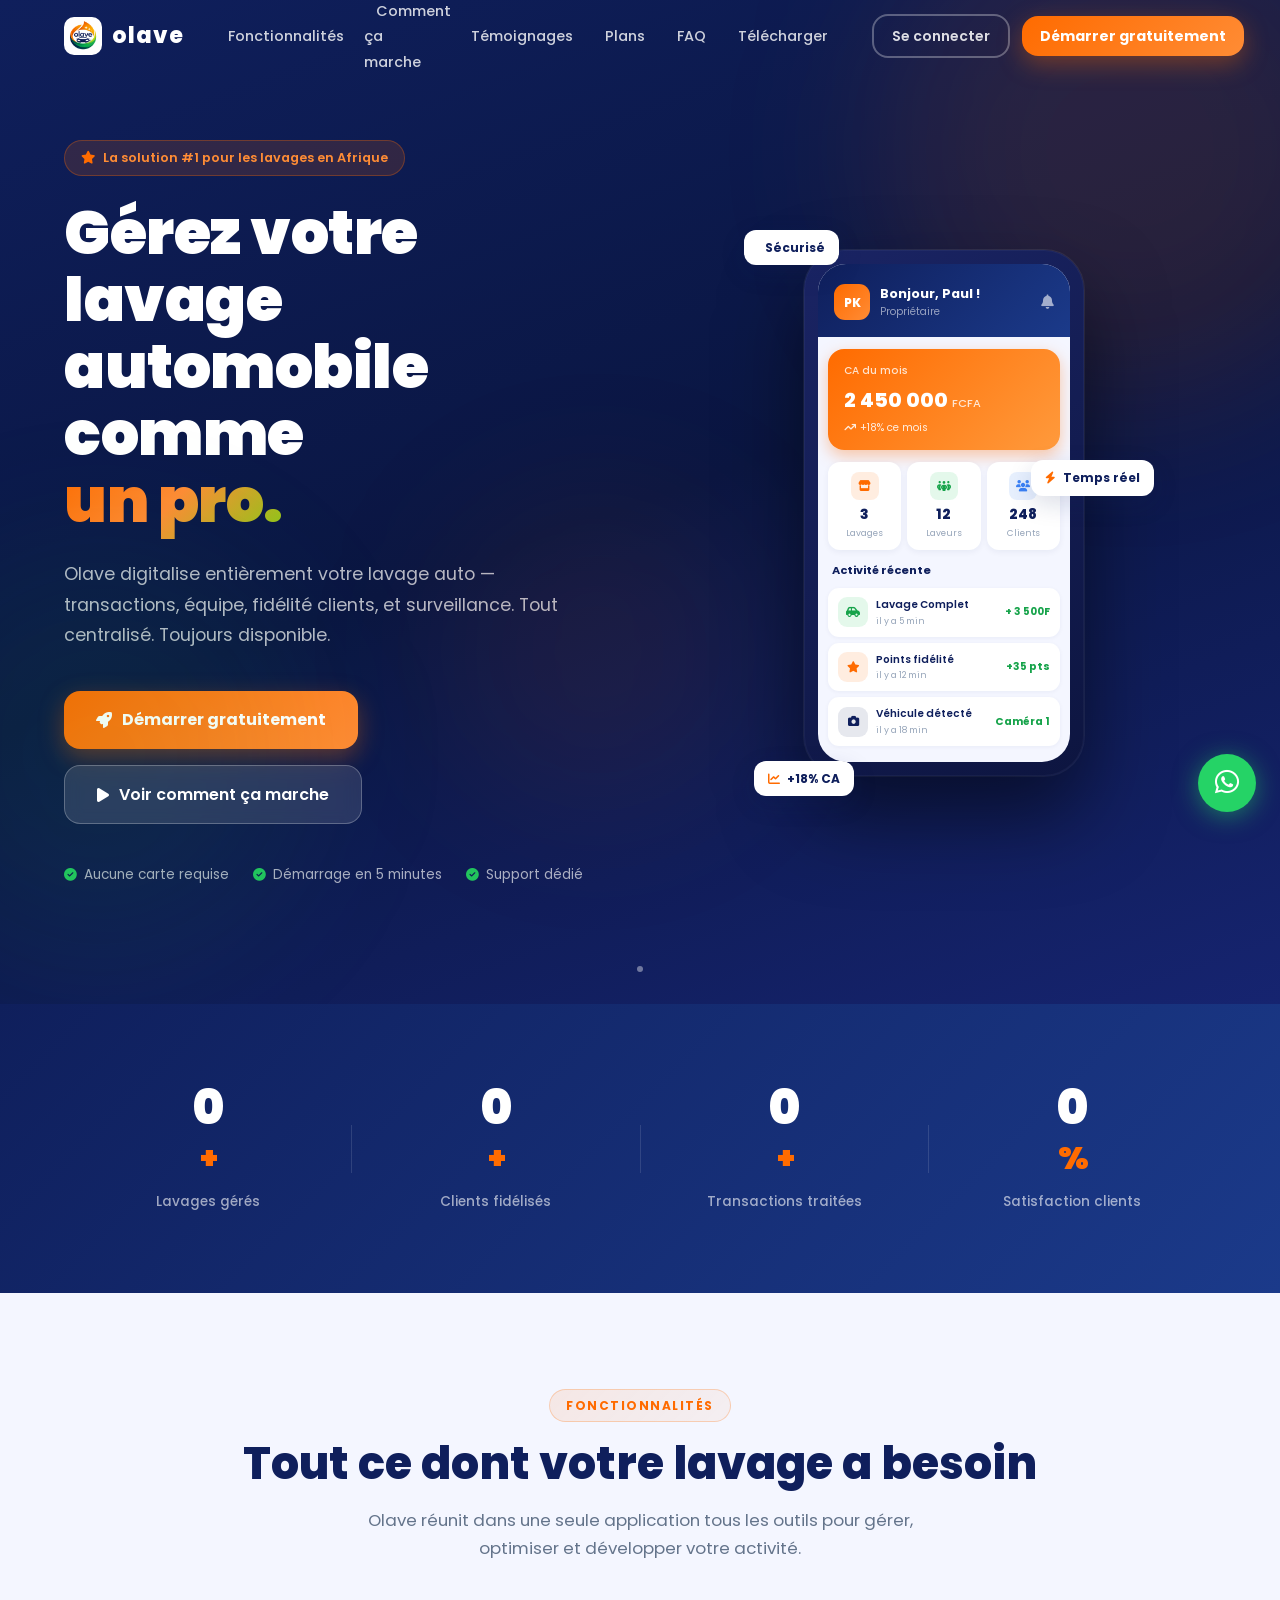
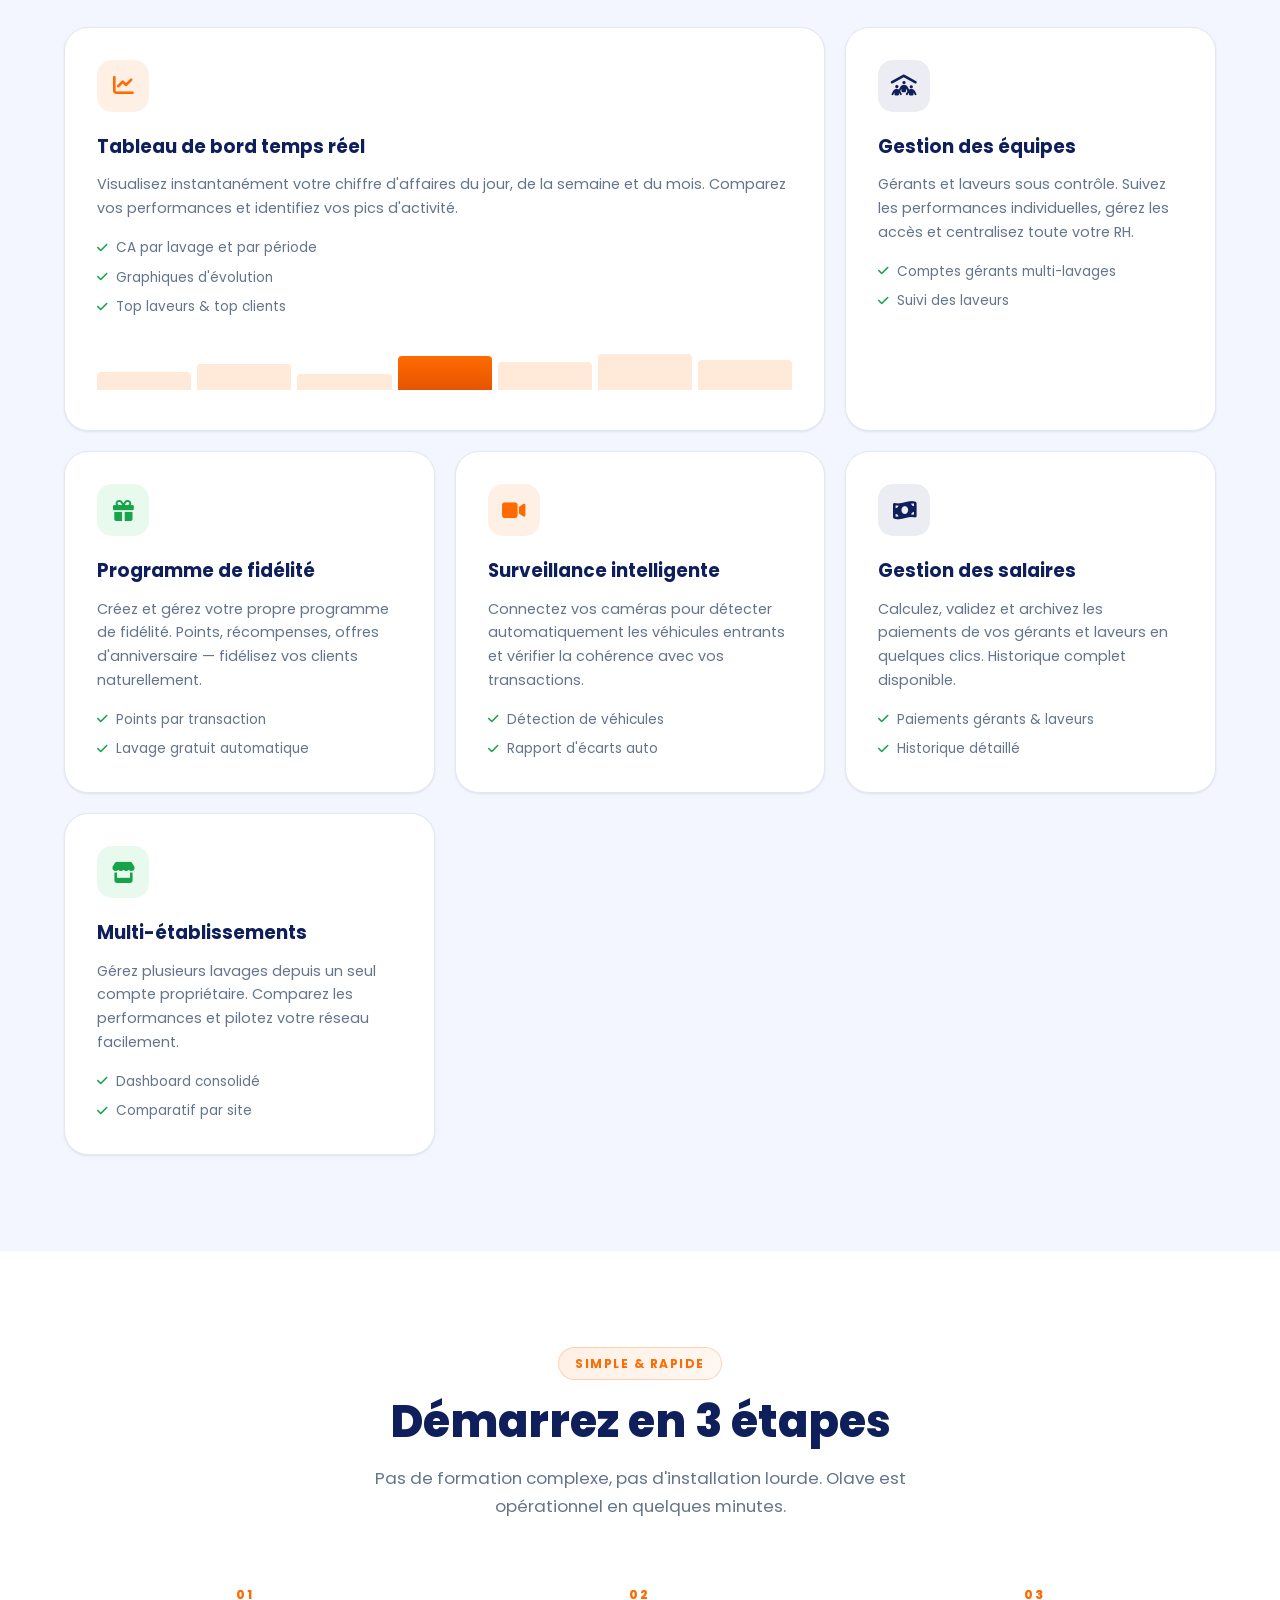
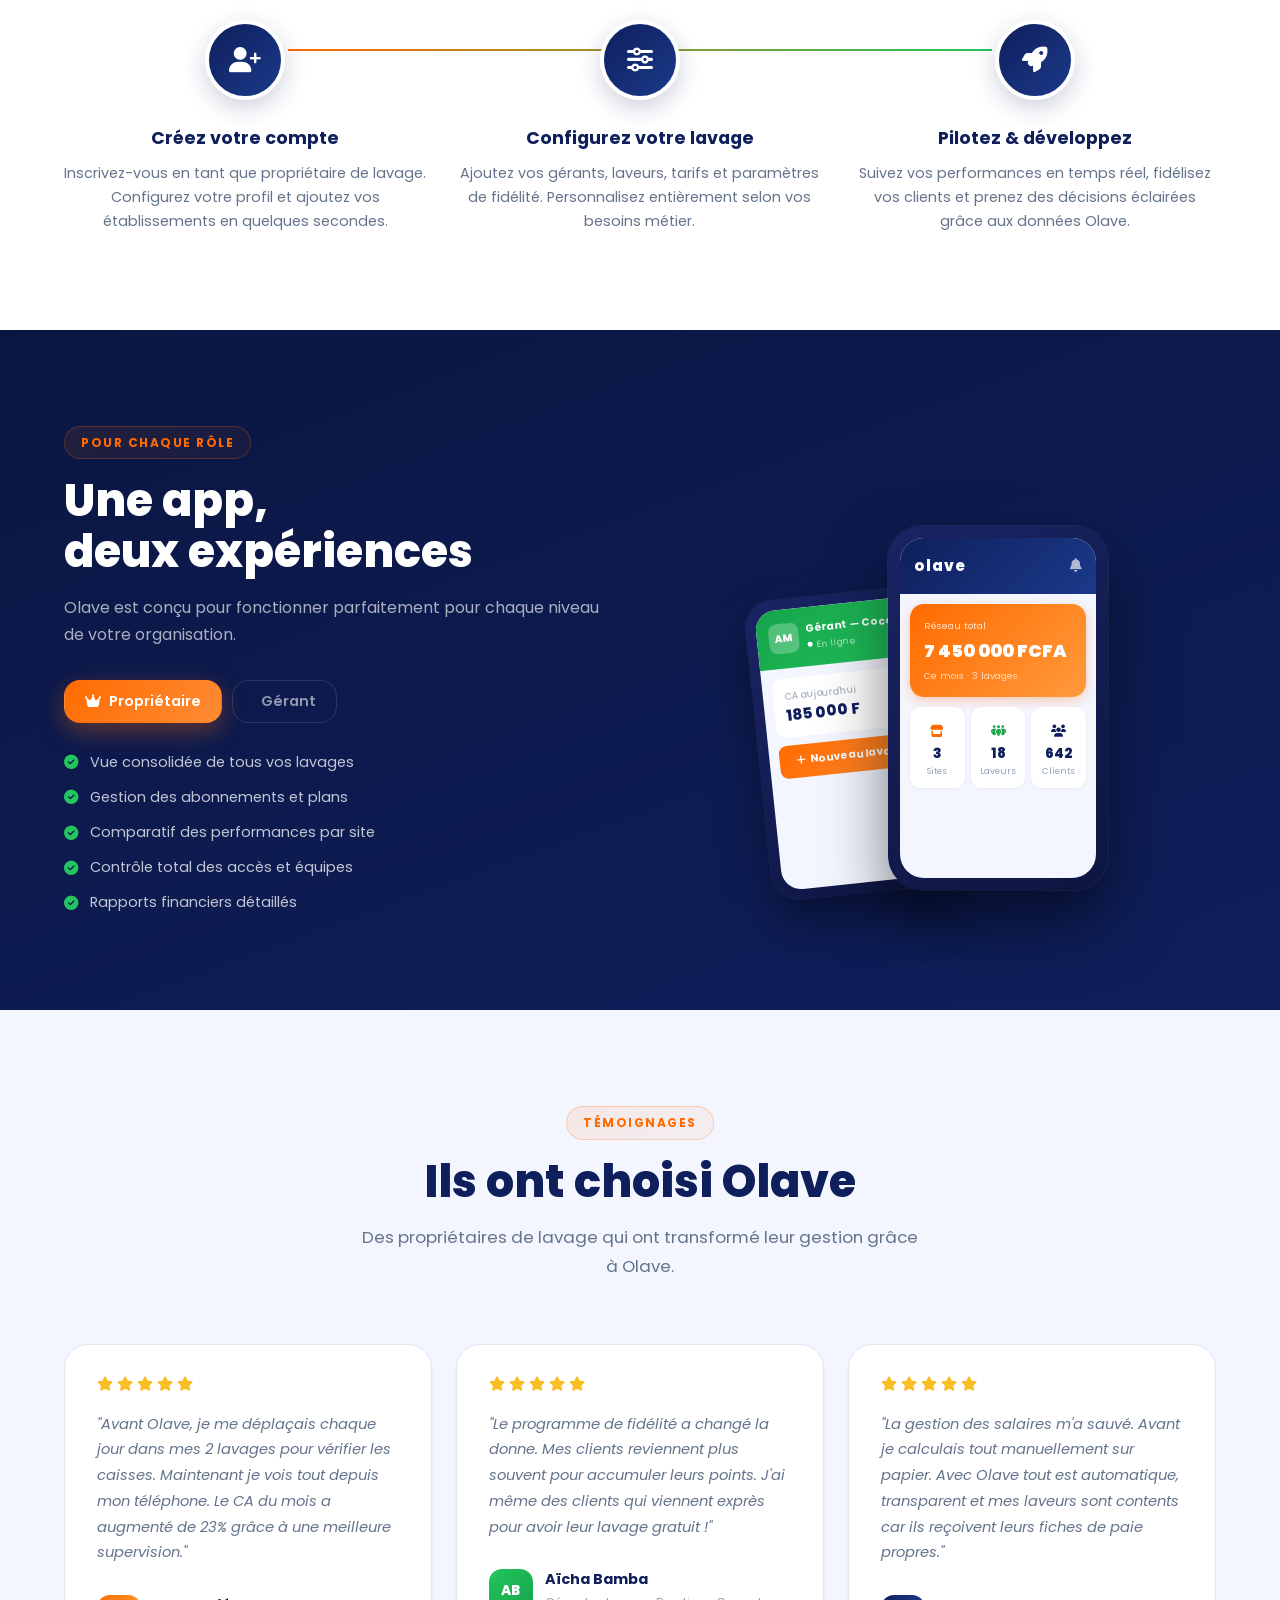
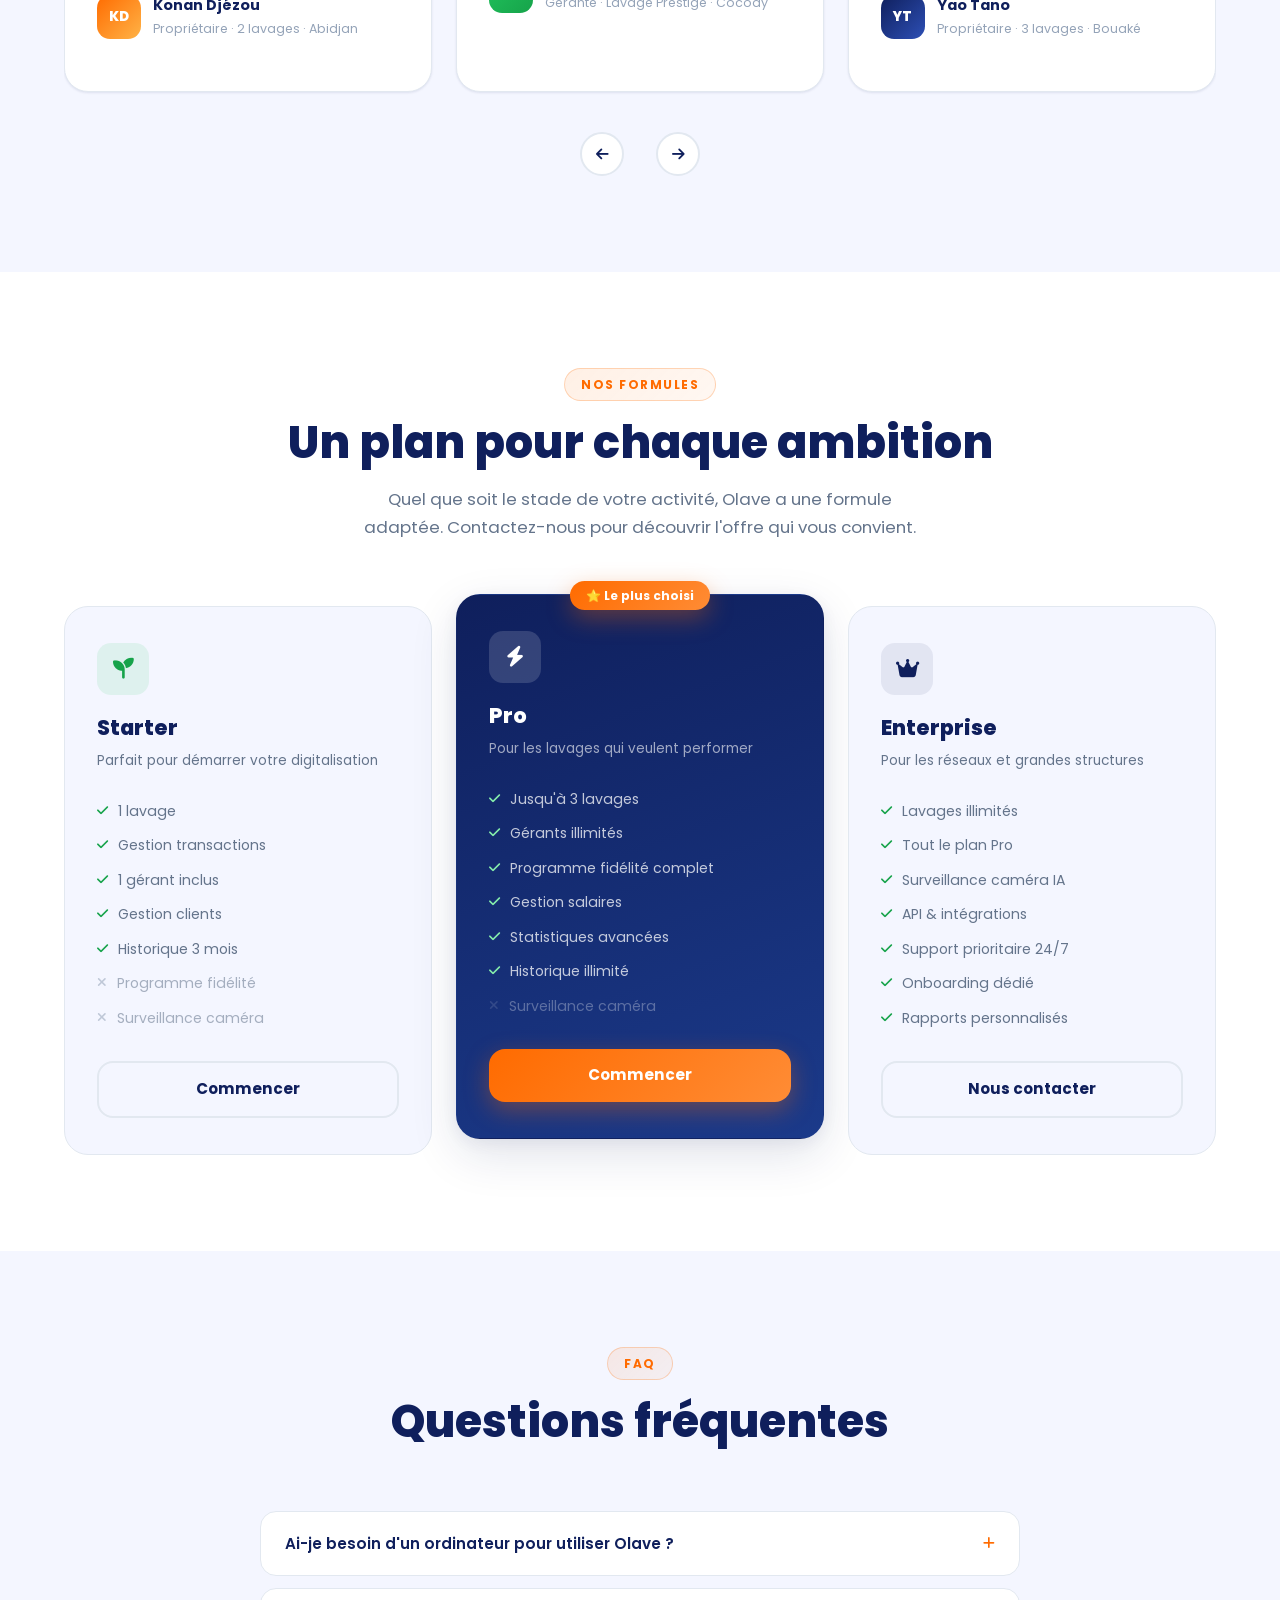
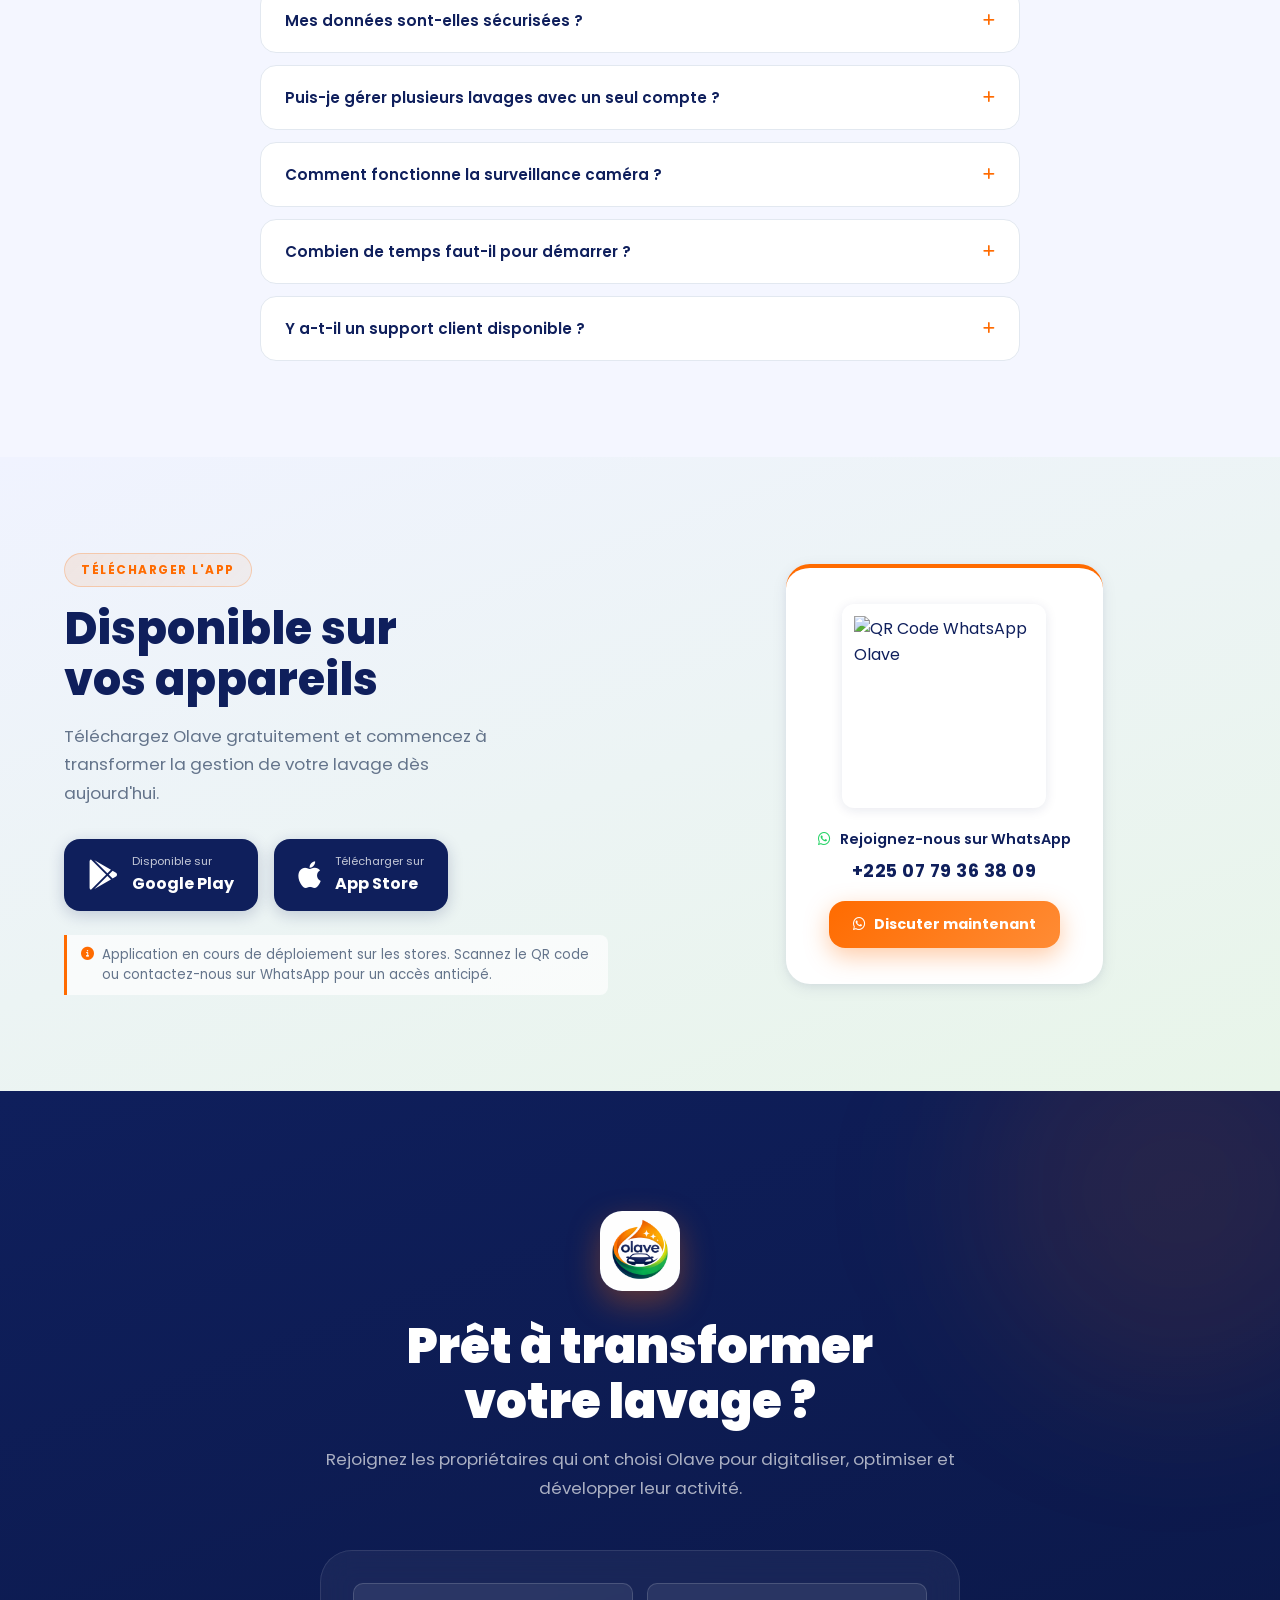
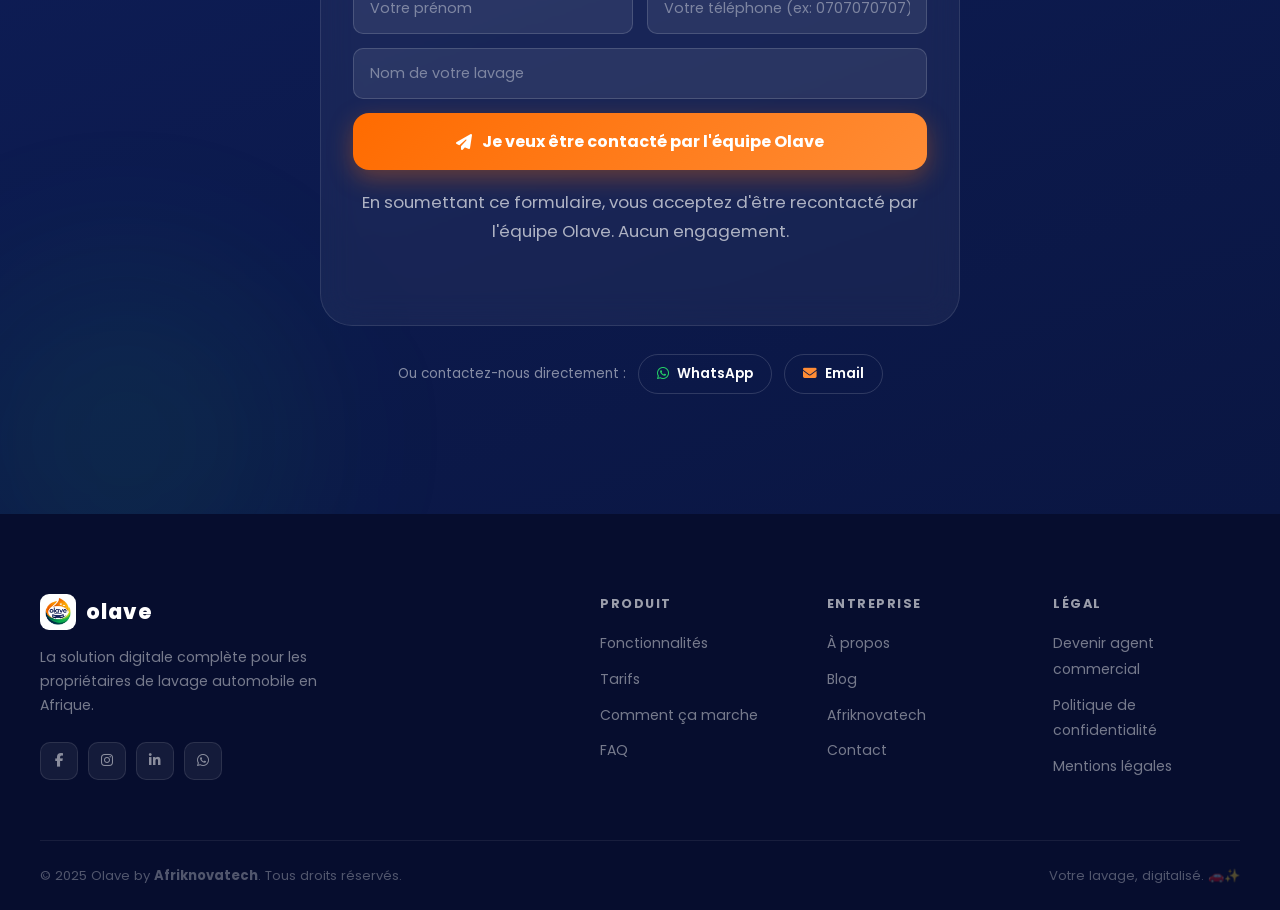
==== commit 5b5d8a1a: "Ajout de condifition de confidentialité et contrat commercial" ====
--- a/index.html
+++ b/index.html
@@ -836,9 +836,9 @@
         <div class="footer-col">
           <h4>Légal</h4>
           <ul>
-            <li><a href="#">Conditions d'utilisation</a></li>
-            <li><a href="#">Politique de confidentialité</a></li>
-            <li><a href="#">Mentions légales</a></li>
+            <li><a href="contrat-commercial.html">Devenir agent commercial</a></li>
+            <li><a href="politique-confidentialite.html">Politique de confidentialité</a></li>
+            <li><a href="politique-confidentialite.html">Mentions légales</a></li>
           </ul>
         </div>
       </div>
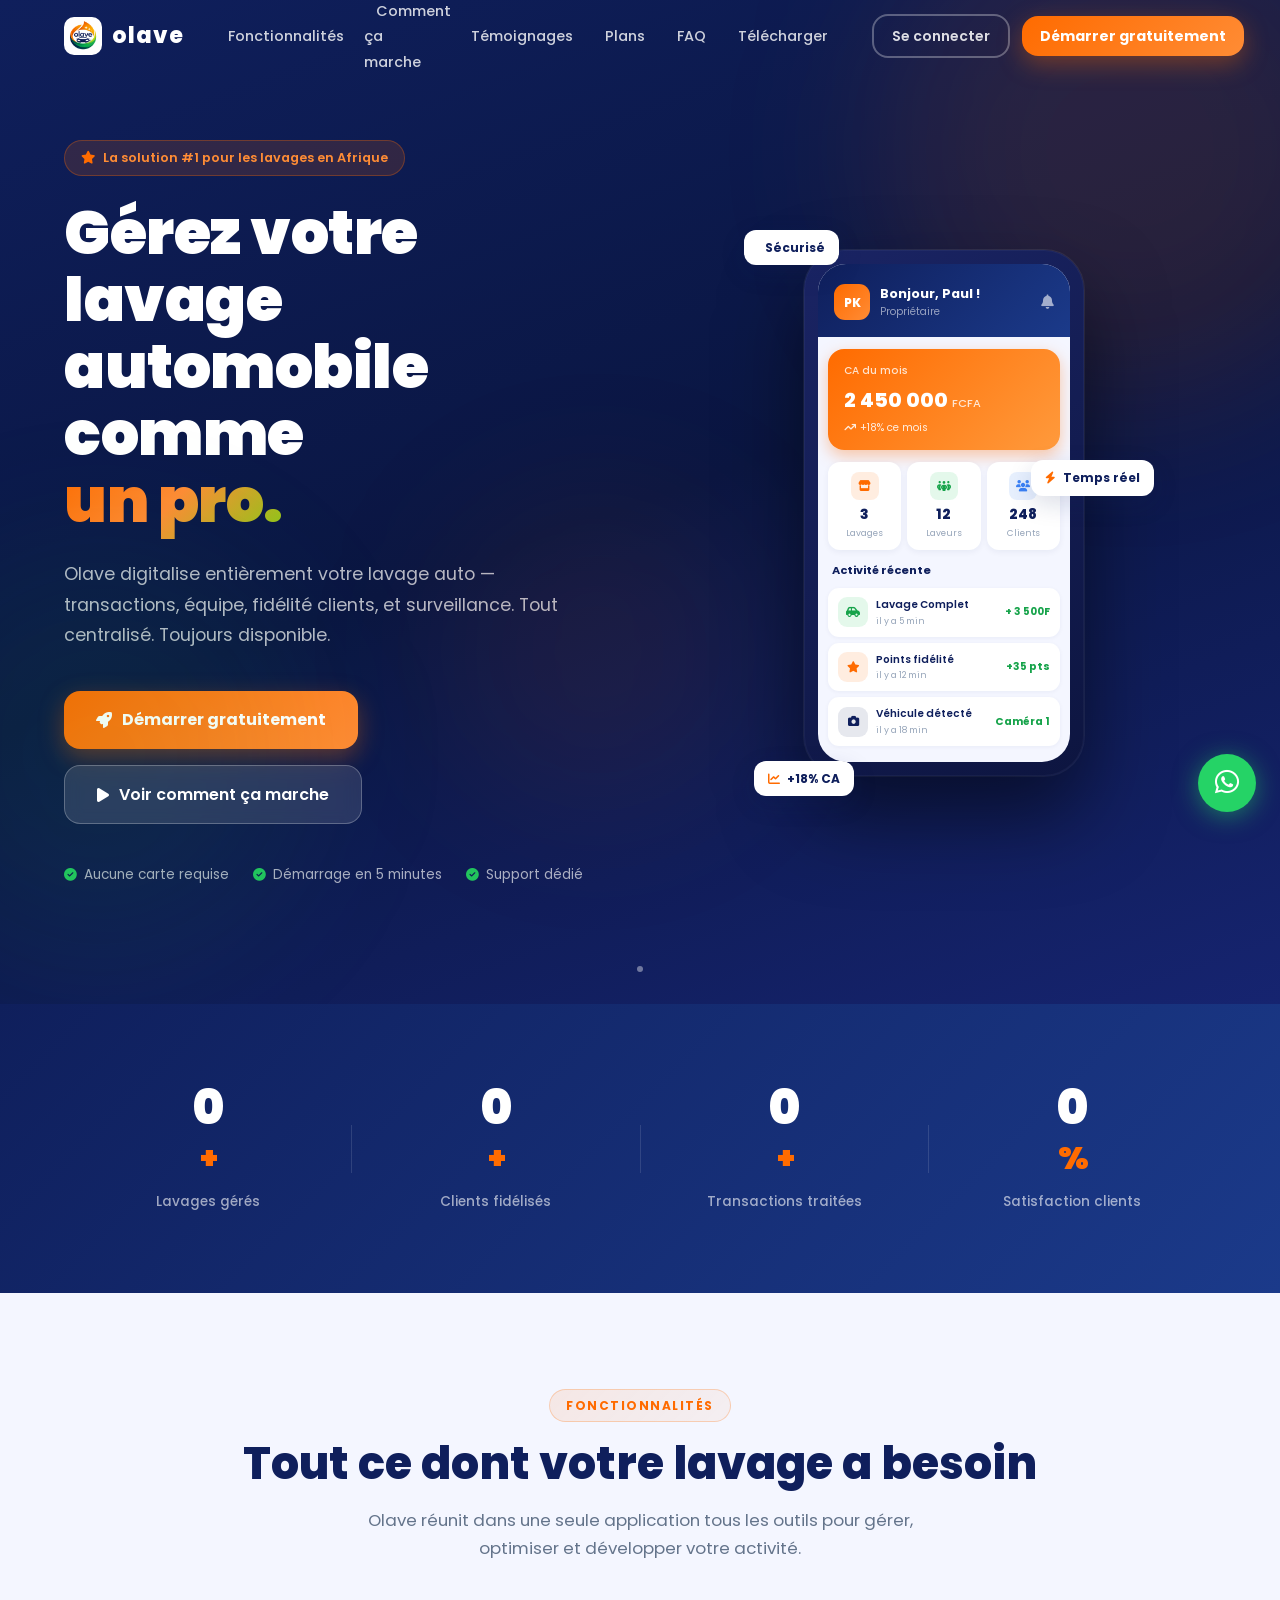
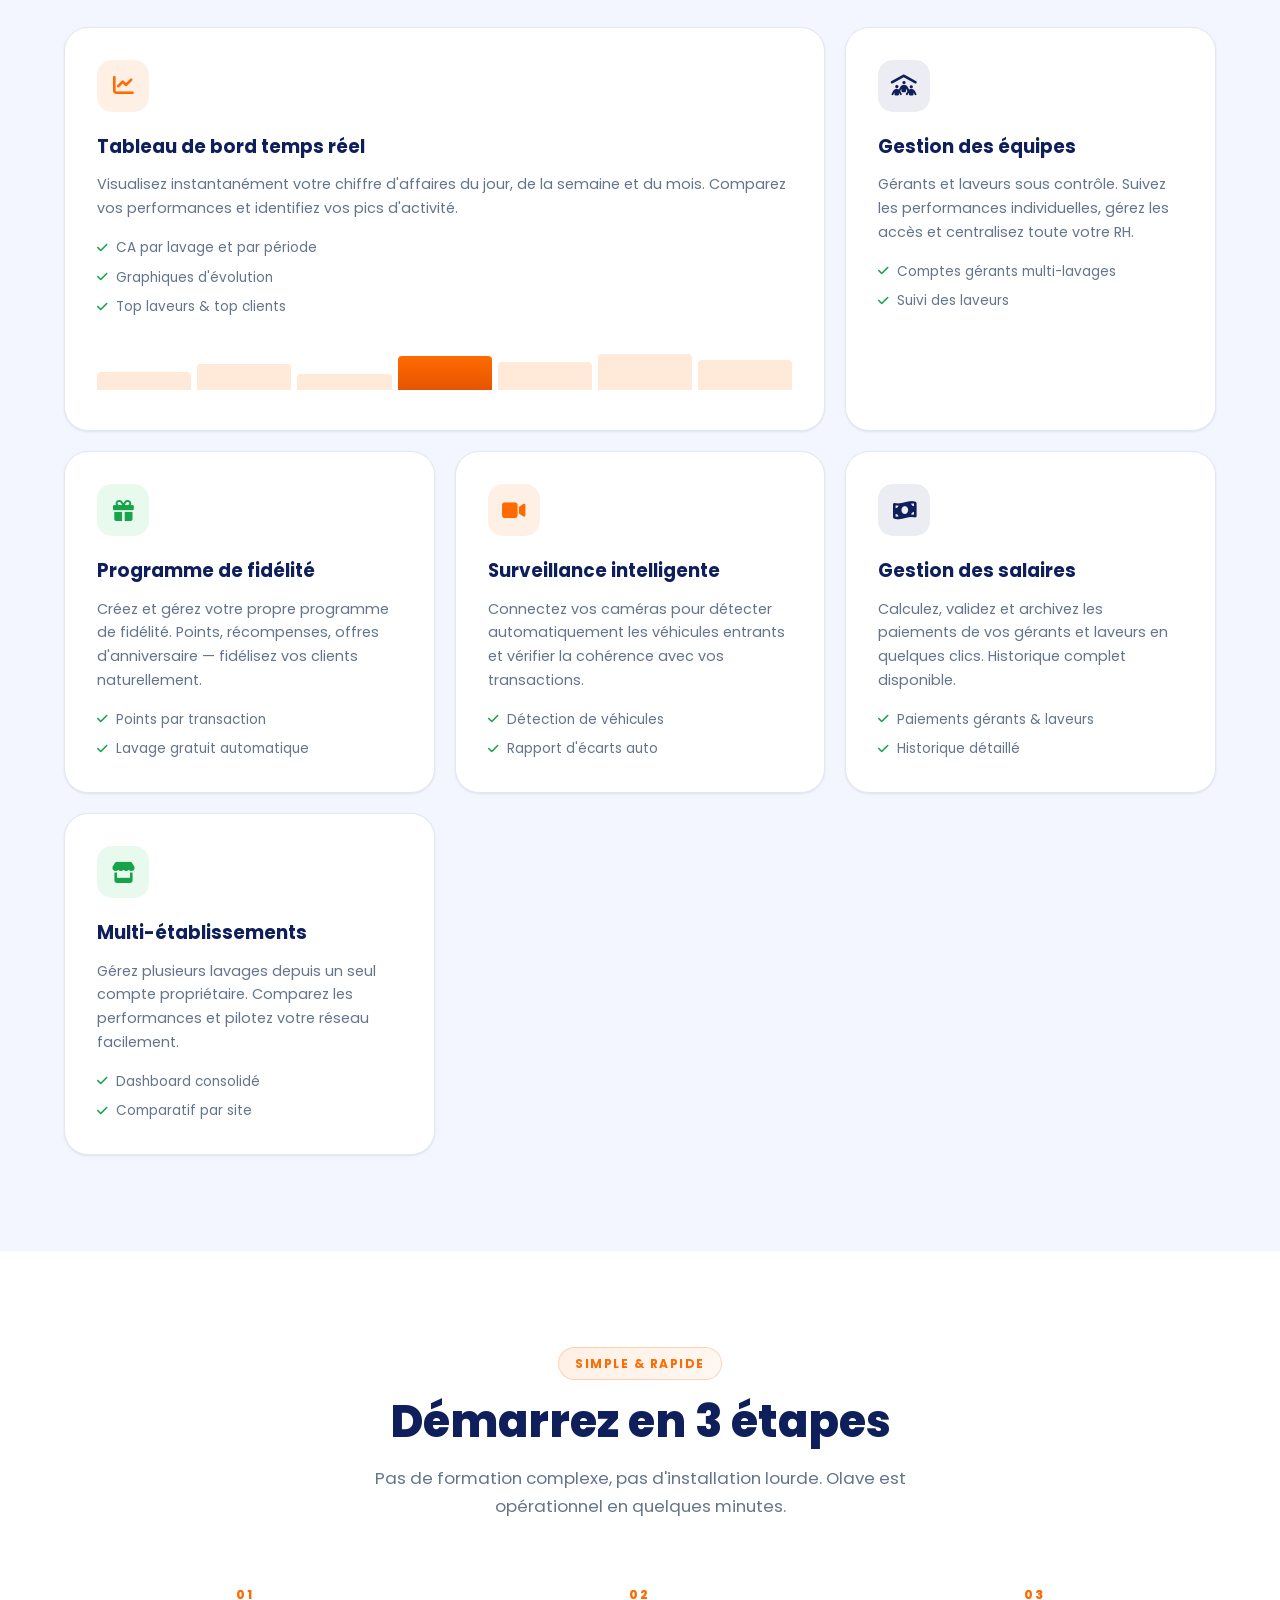
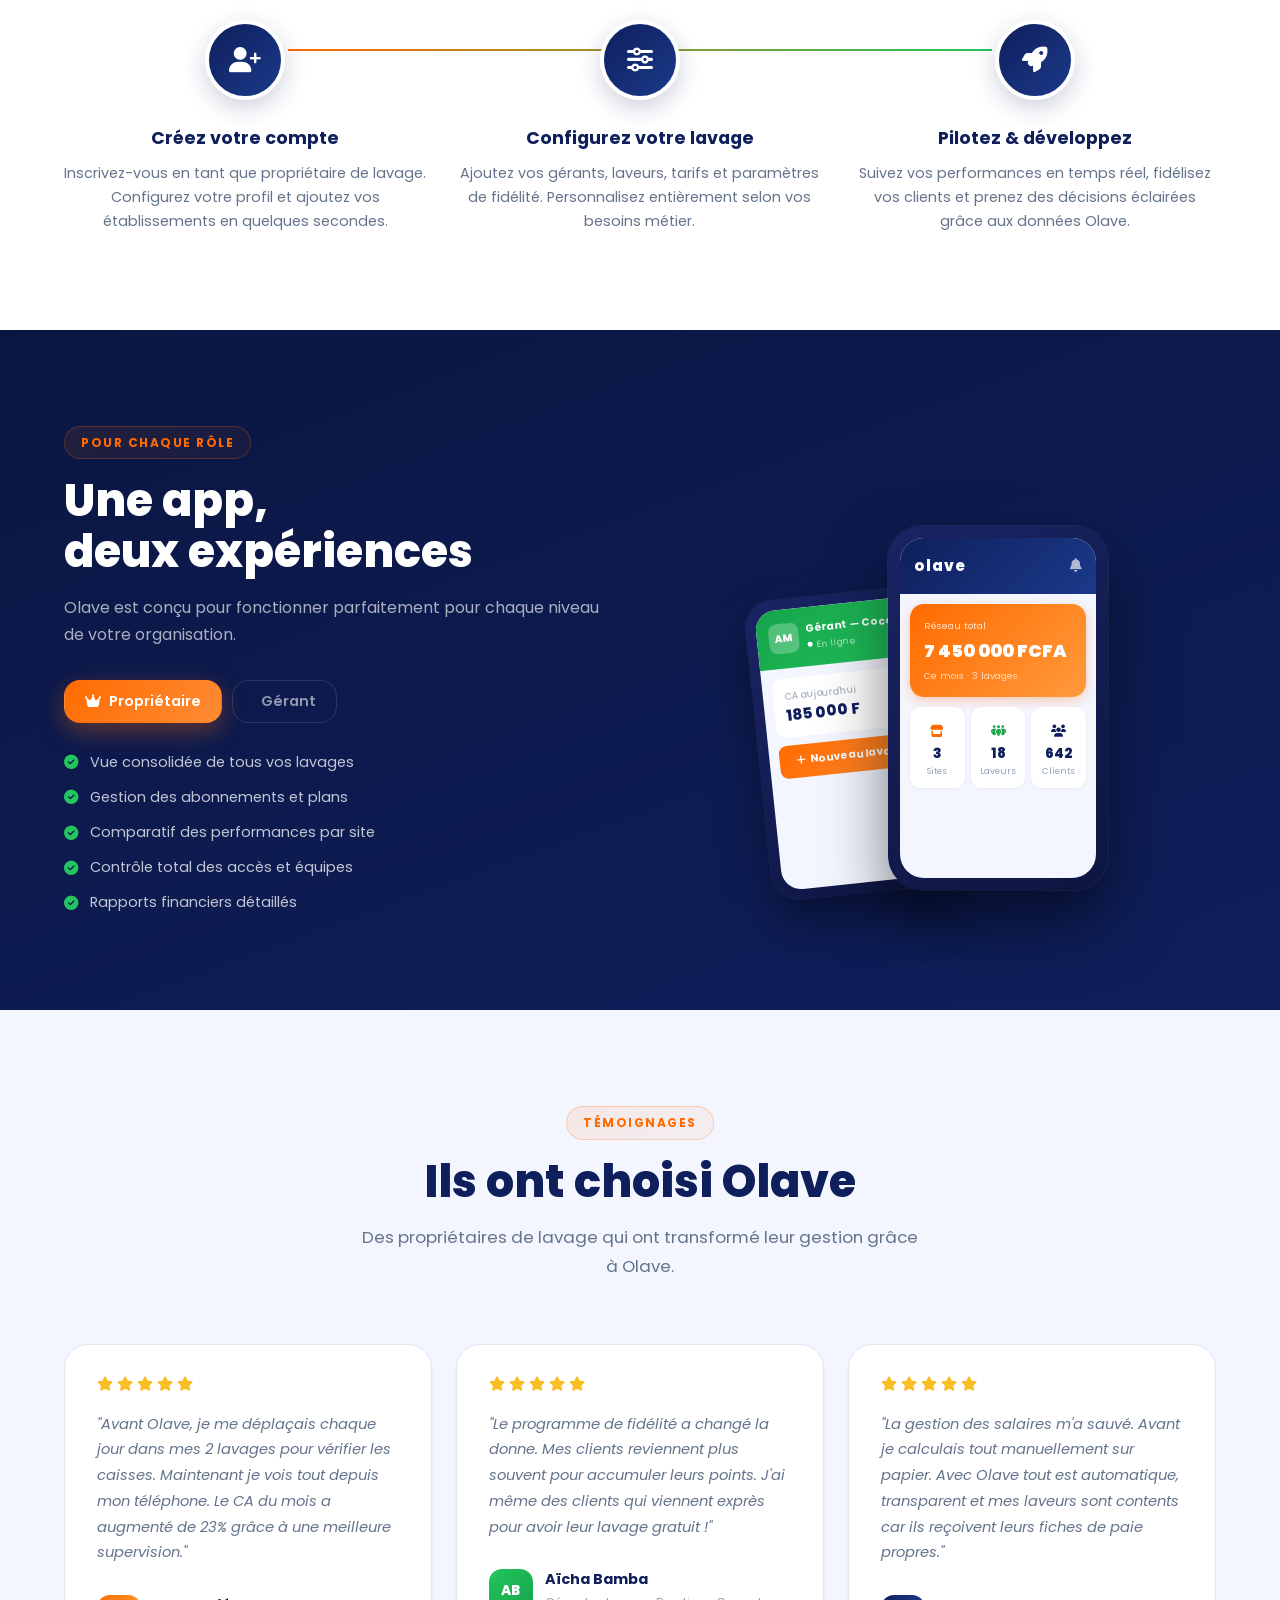
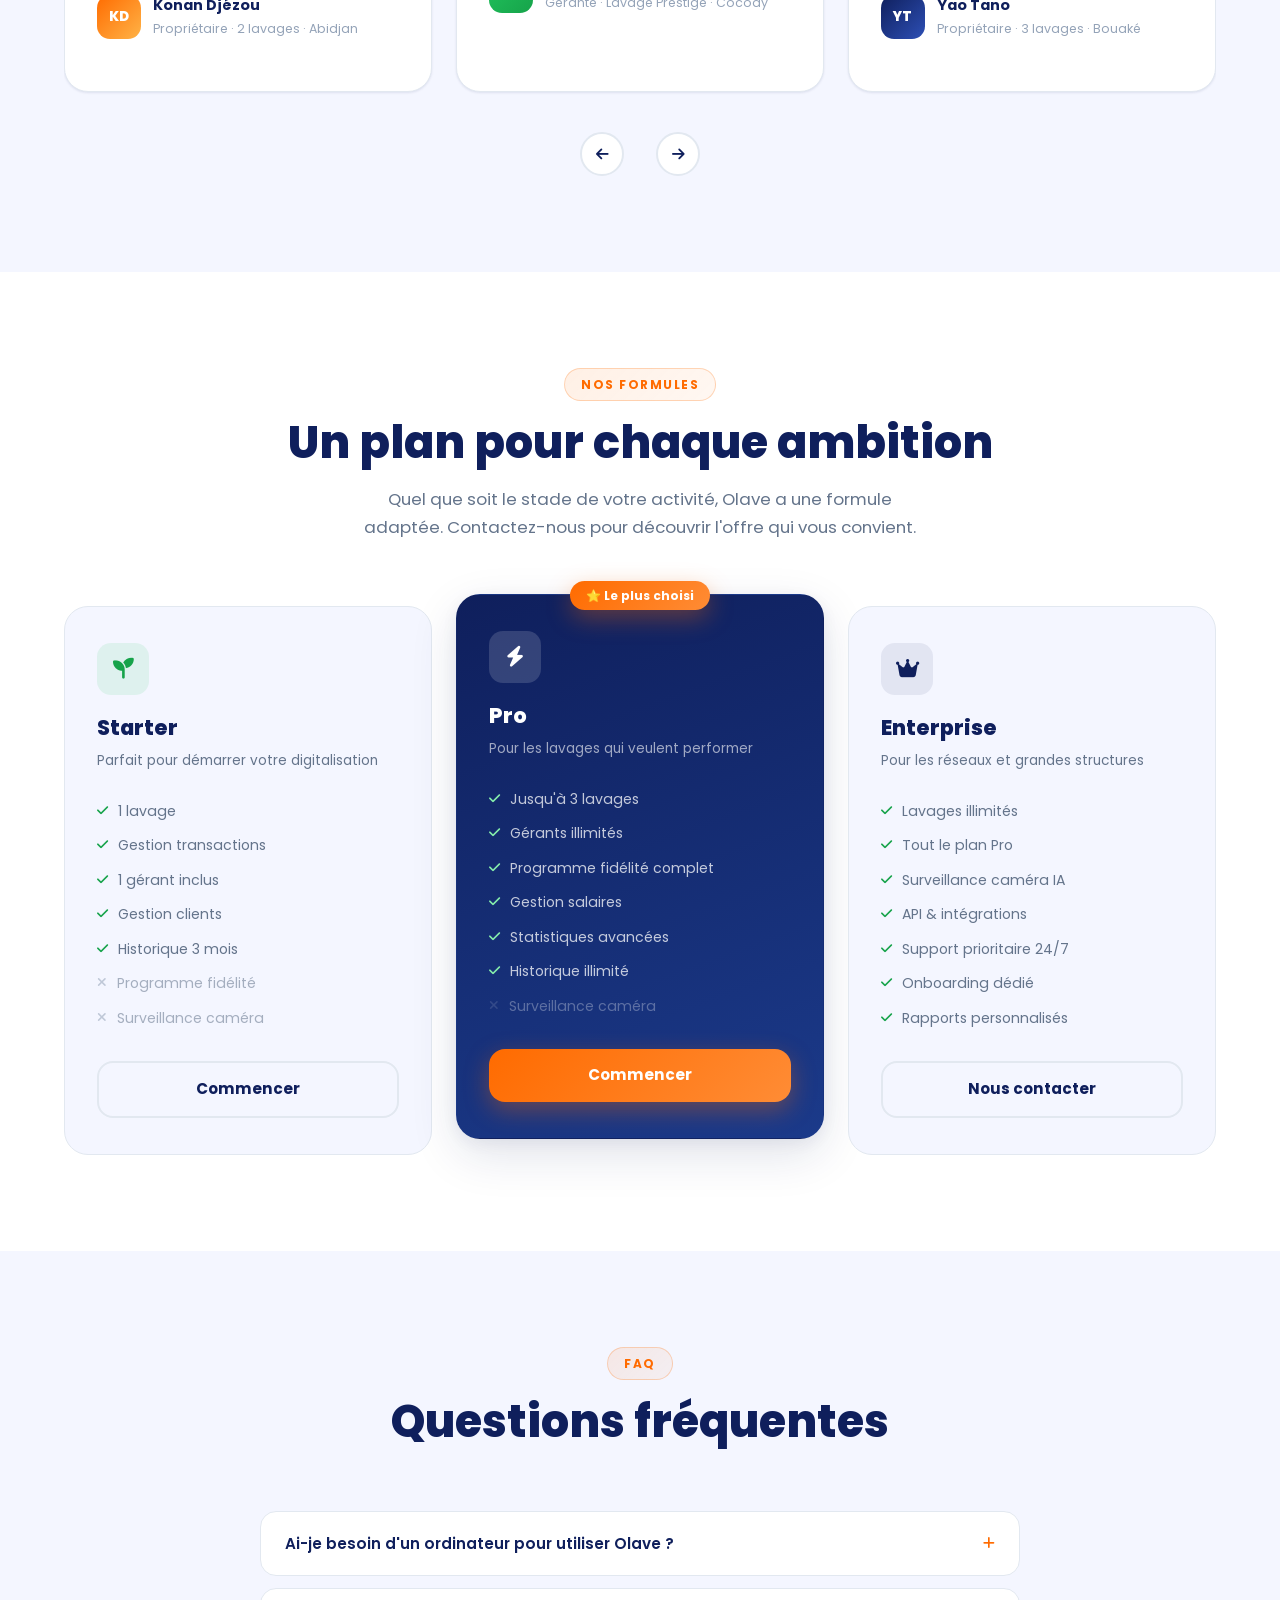
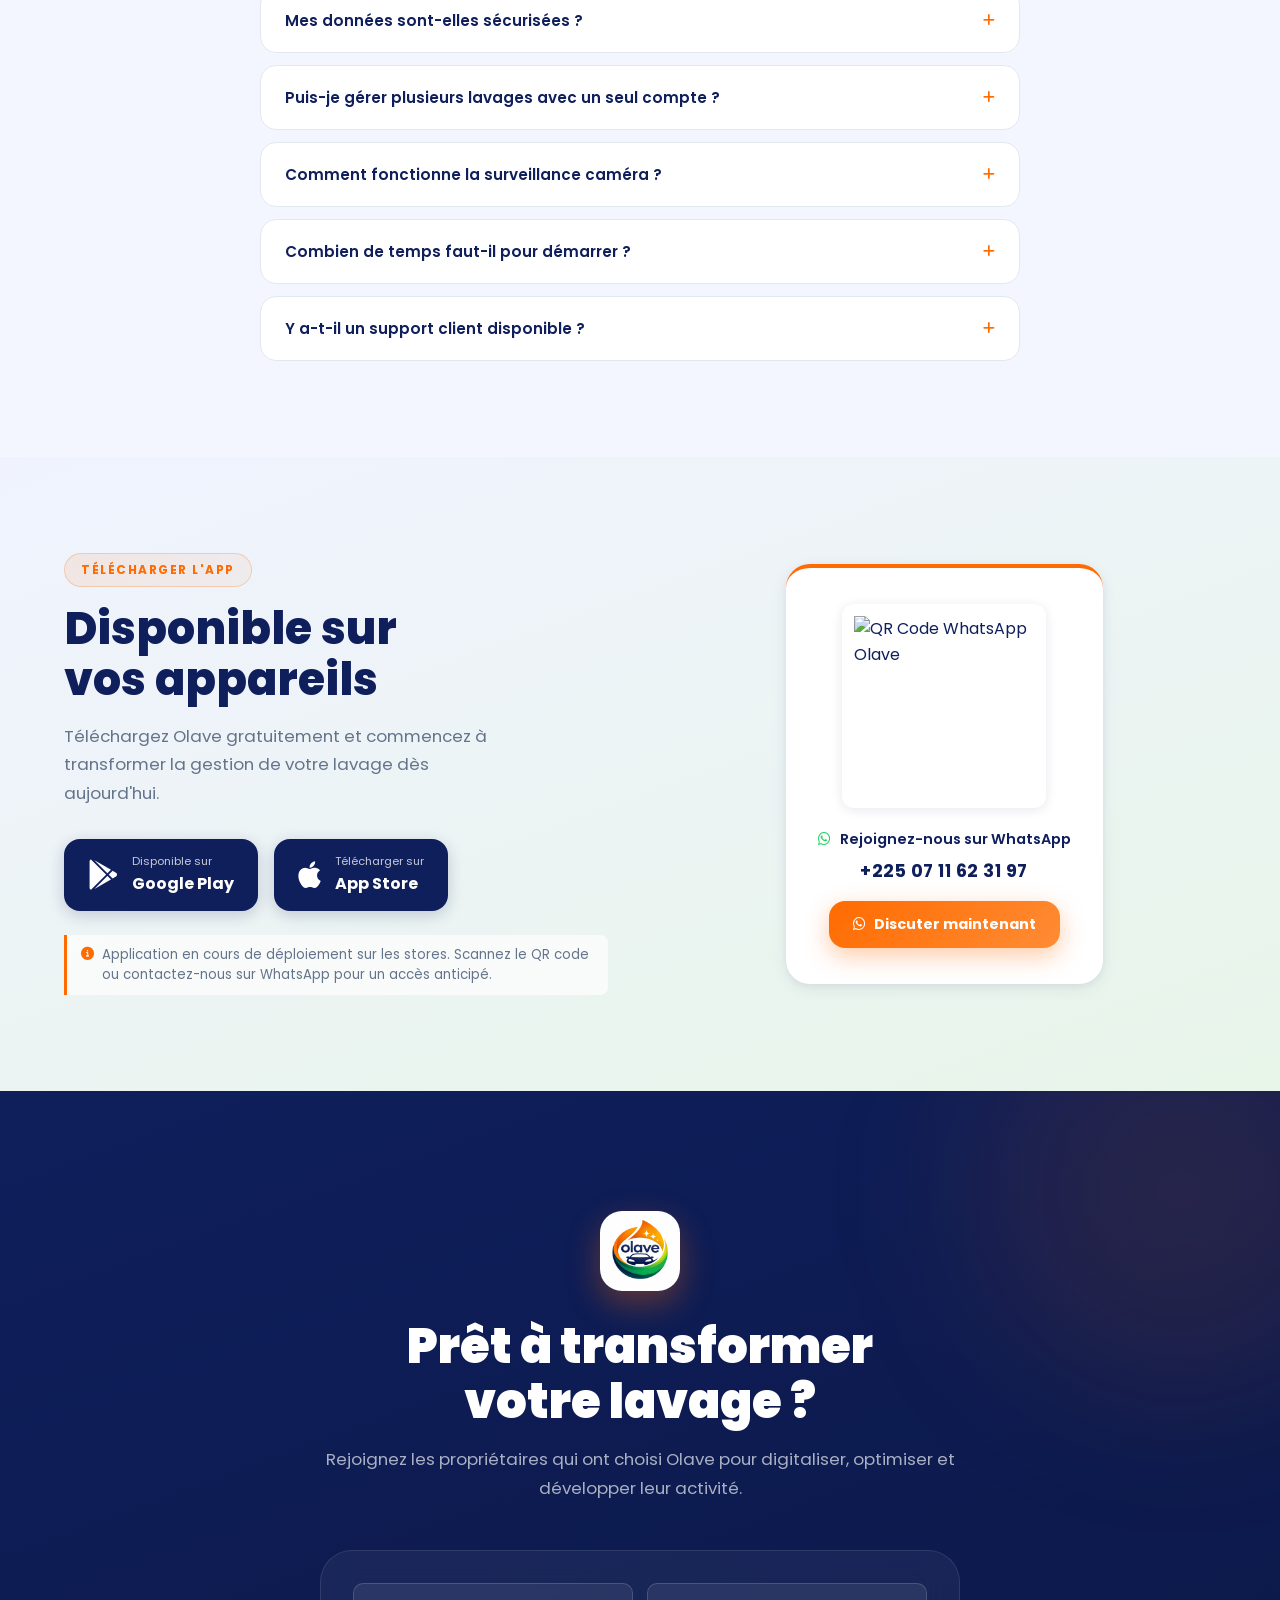
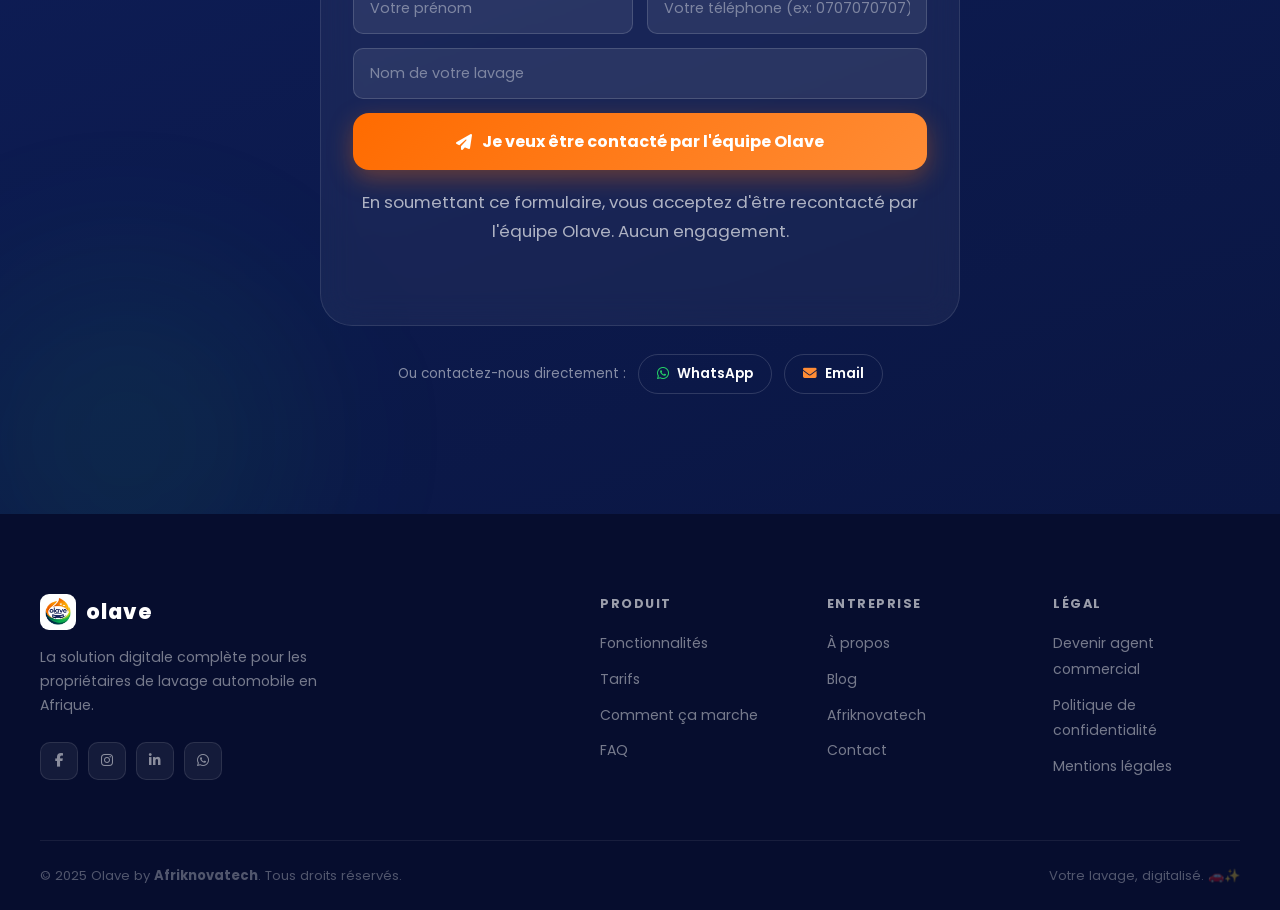
==== commit 28c31b97: "mise a jour du numero" ====
--- a/index.html
+++ b/index.html
@@ -41,7 +41,7 @@
 
       <div class="nav-actions">
         <a href="#download" class="btn-outline">Se connecter</a>
-        <a href="https://wa.me/2250779363809" target="_blank" class="btn-primary">Démarrer gratuitement</a>
+        <a href="https://wa.me/2250711623197" target="_blank" class="btn-primary">Démarrer gratuitement</a>
       </div>
 
       <button class="nav-burger" id="navBurger" aria-label="Menu">
@@ -77,7 +77,7 @@
         </p>
 
         <div class="hero-actions">
-          <a href="https://wa.me/2250779363809" target="_blank" class="btn-primary btn-lg">
+          <a href="https://wa.me/2250711623197" target="_blank" class="btn-primary btn-lg">
             <i class="fa-solid fa-rocket"></i>
             Démarrer gratuitement
           </a>
@@ -747,8 +747,8 @@
             </div>
             <div class="qr-card-info">
               <p class="qr-label"><i class="fa-brands fa-whatsapp"></i> Rejoignez-nous sur WhatsApp</p>
-              <p class="qr-number">+225 07 79 36 38 09</p>
-              <a href="https://wa.me/2250779363809" target="_blank" class="btn-primary qr-btn">
+              <p class="qr-number">+225 07 11 62 31 97</p>
+              <a href="https://wa.me/2250711623197" target="_blank" class="btn-primary qr-btn">
                 <i class="fa-brands fa-whatsapp"></i> Discuter maintenant
               </a>
             </div>
@@ -787,7 +787,7 @@
 
       <div class="cta-contact-alt">
         <span>Ou contactez-nous directement :</span>
-        <a href="https://wa.me/2250779363809" target="_blank" class="contact-chip whatsapp">
+        <a href="https://wa.me/2250711623197" target="_blank" class="contact-chip whatsapp">
           <i class="fa-brands fa-whatsapp"></i> WhatsApp
         </a>
         <a href="mailto:contact@afriknovatech.com" class="contact-chip email">
@@ -810,7 +810,7 @@
           <a href="#" aria-label="Facebook"><i class="fa-brands fa-facebook-f"></i></a>
           <a href="#" aria-label="Instagram"><i class="fa-brands fa-instagram"></i></a>
           <a href="#" aria-label="LinkedIn"><i class="fa-brands fa-linkedin-in"></i></a>
-          <a href="https://wa.me/2250779363809" target="_blank" aria-label="WhatsApp"><i class="fa-brands fa-whatsapp"></i></a>
+          <a href="https://wa.me/2250711623197" target="_blank" aria-label="WhatsApp"><i class="fa-brands fa-whatsapp"></i></a>
         </div>
       </div>
 
@@ -851,7 +851,7 @@
   </footer>
 
   <!-- ─── Floating WhatsApp ─── -->
-  <a href="https://wa.me/2250779363809" target="_blank" class="float-whatsapp" aria-label="Chat WhatsApp">
+  <a href="https://wa.me/2250711623197" target="_blank" class="float-whatsapp" aria-label="Chat WhatsApp">
     <i class="fa-brands fa-whatsapp"></i>
     <span class="float-whatsapp-tooltip">Discuter sur WhatsApp</span>
   </a>
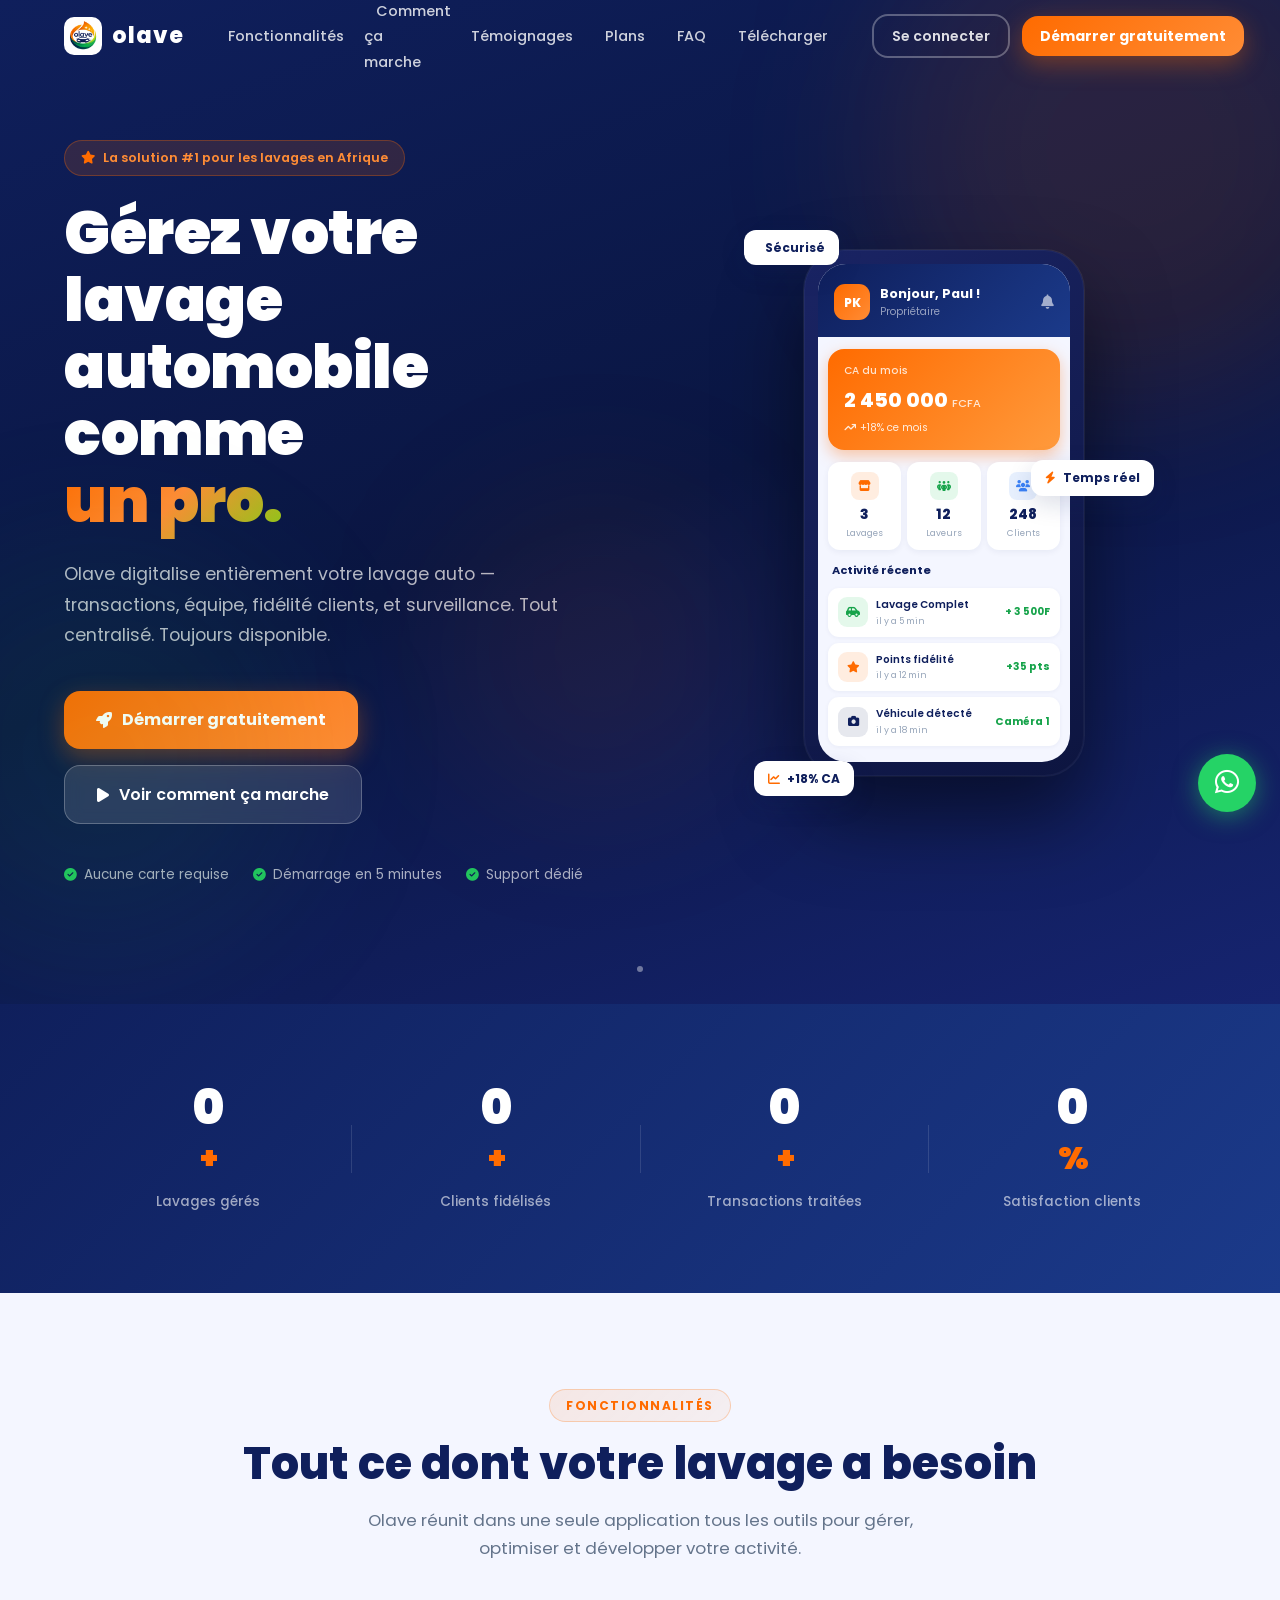
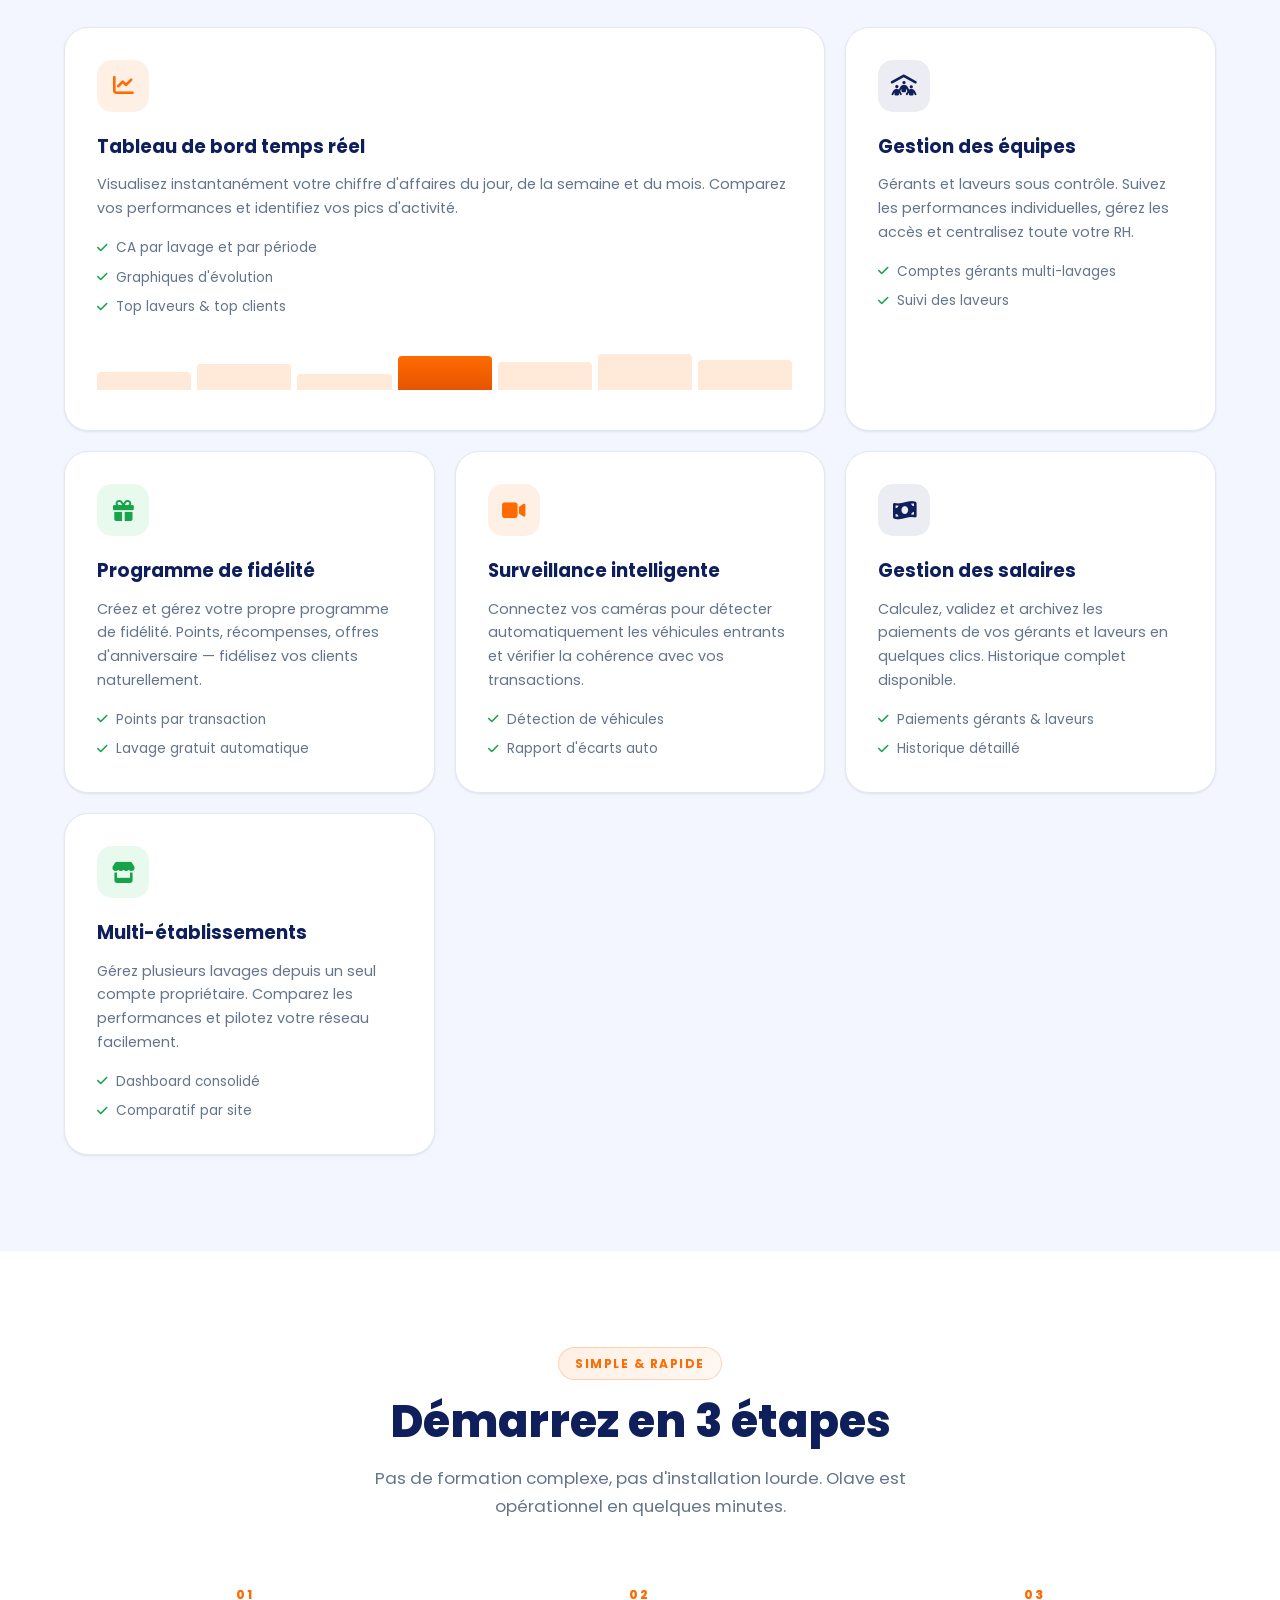
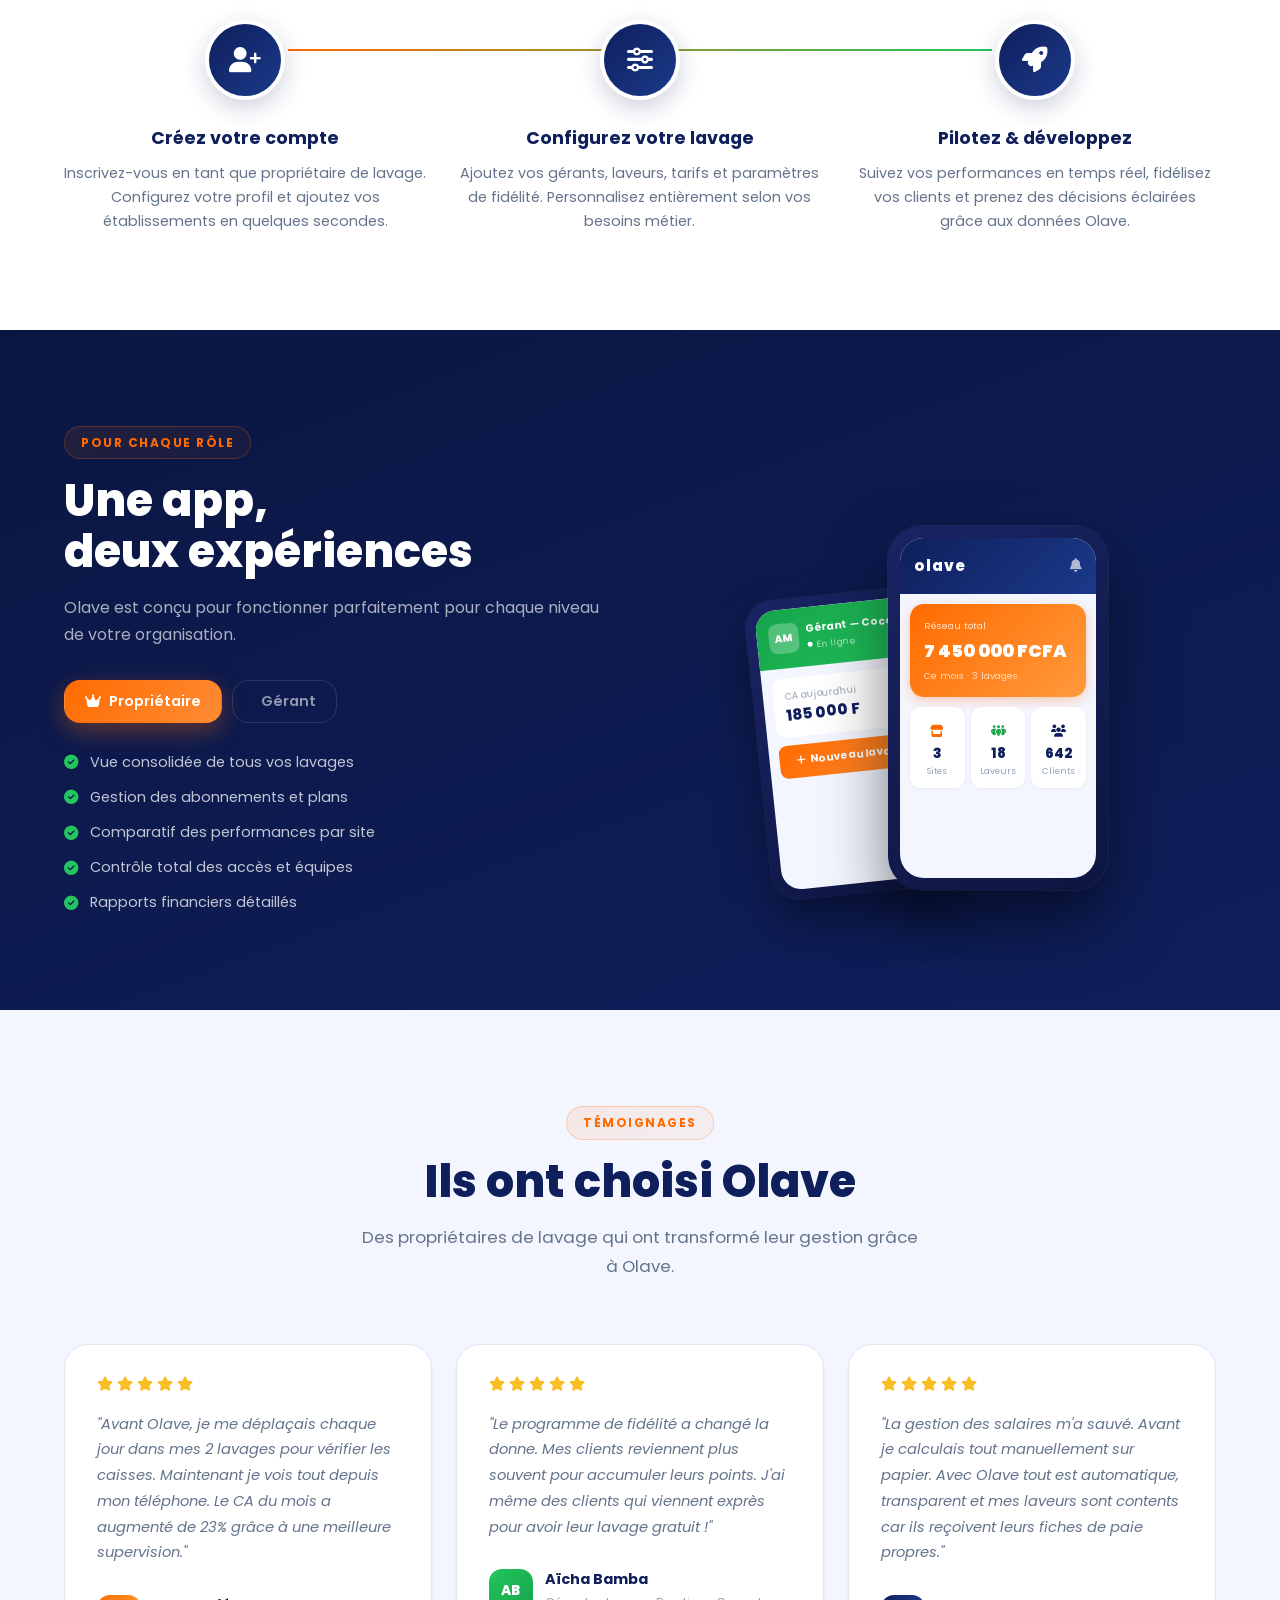
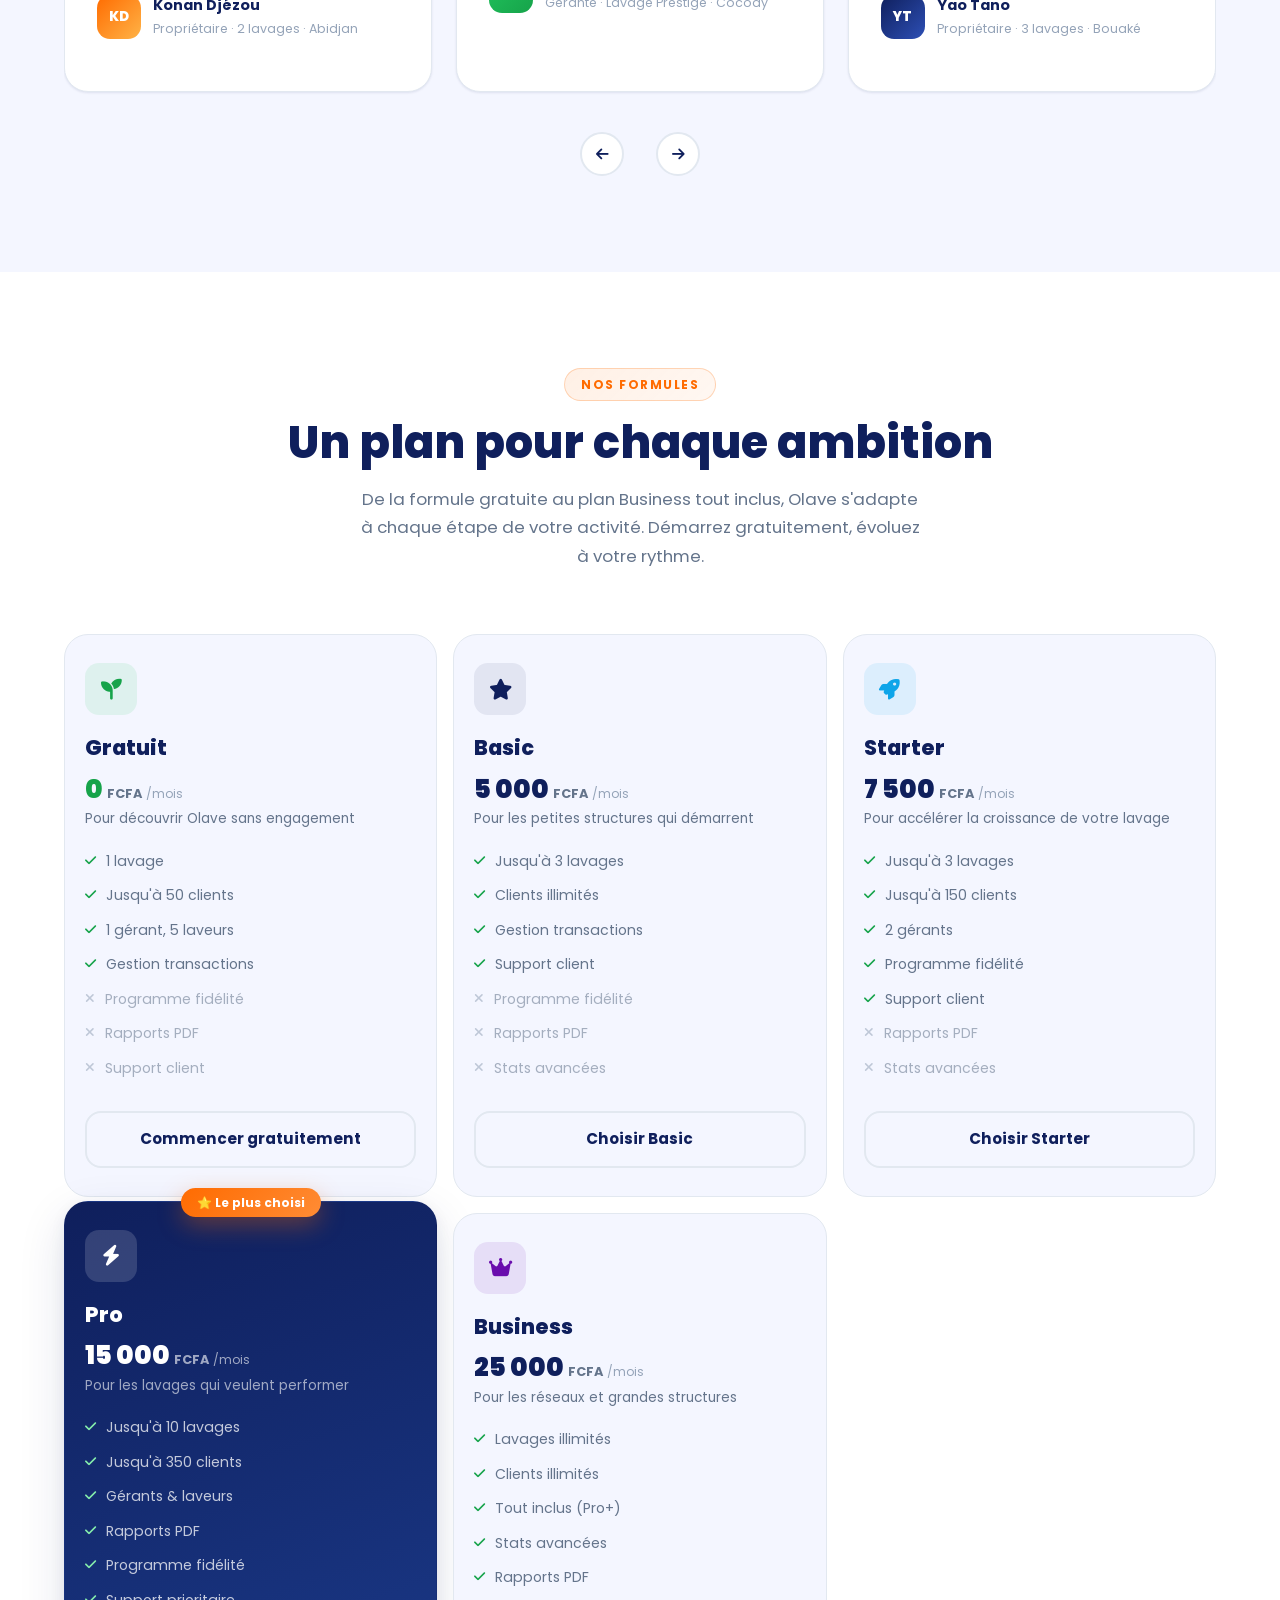
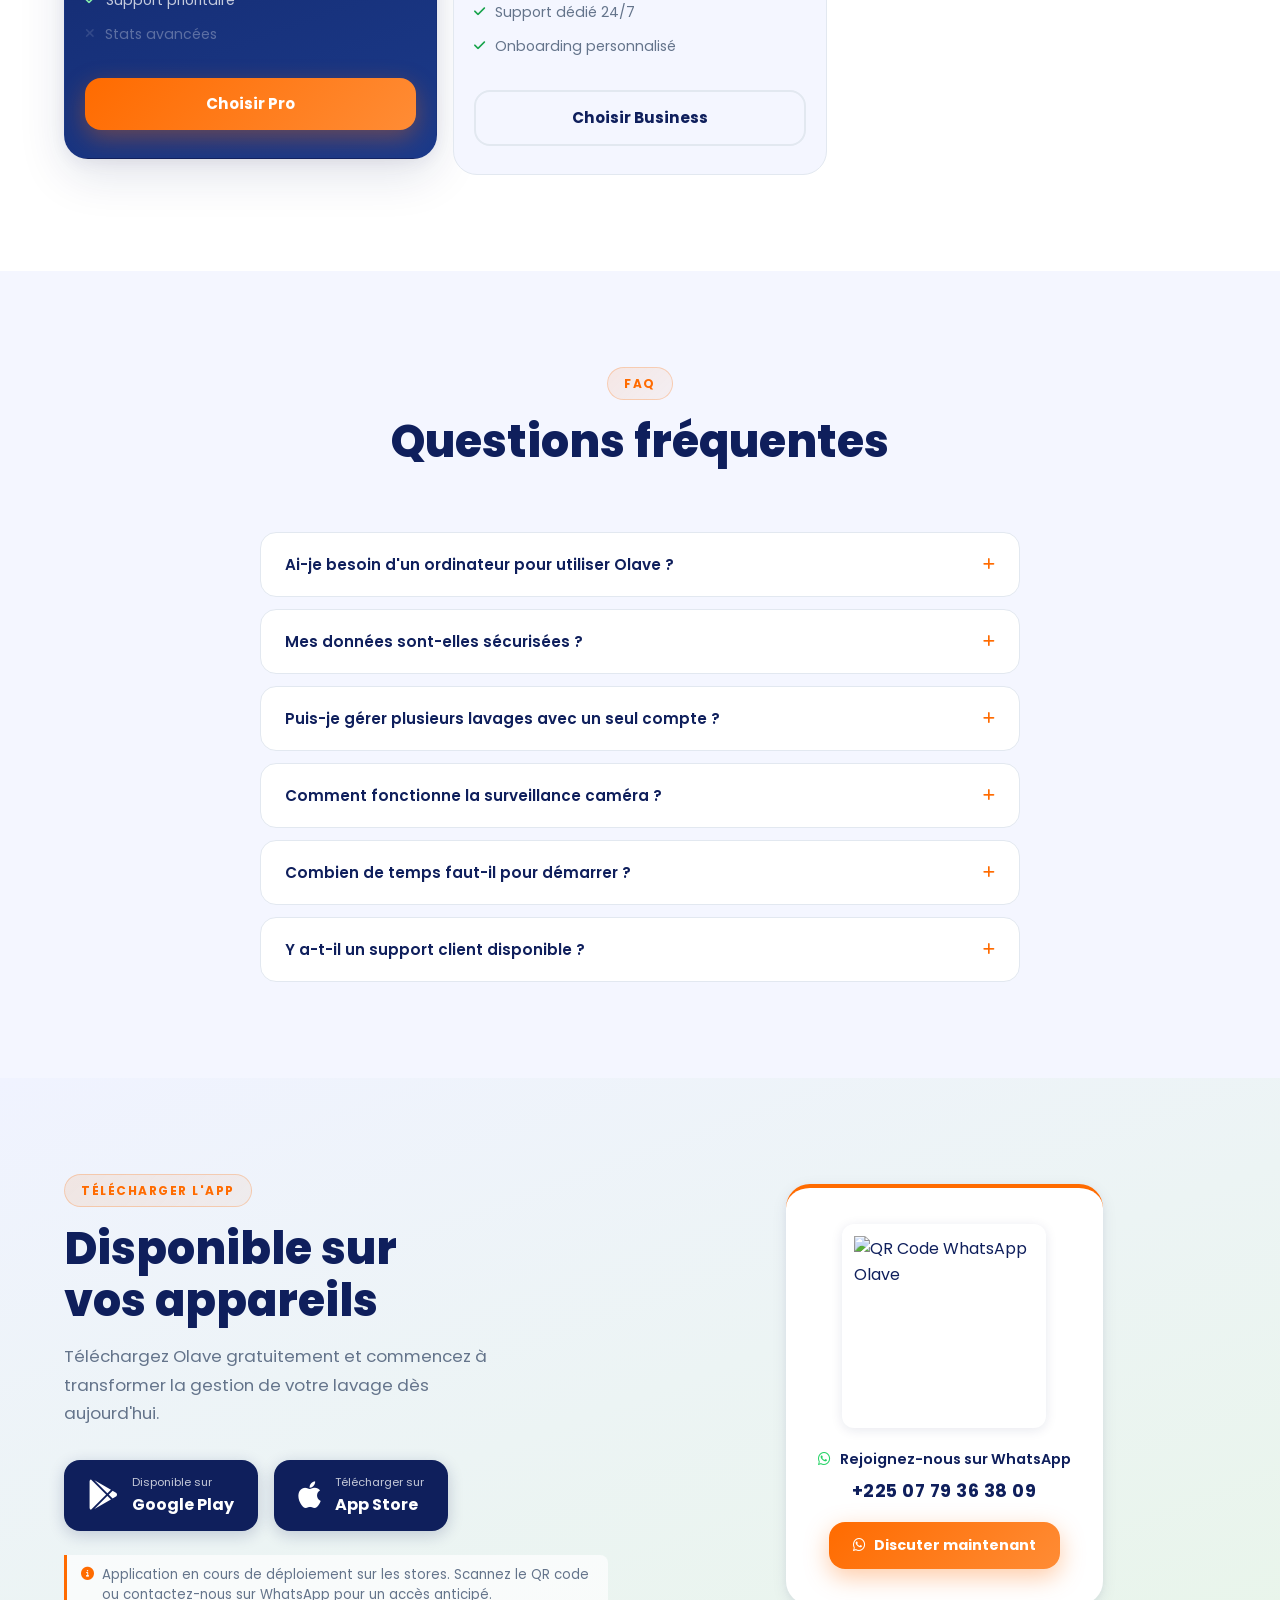
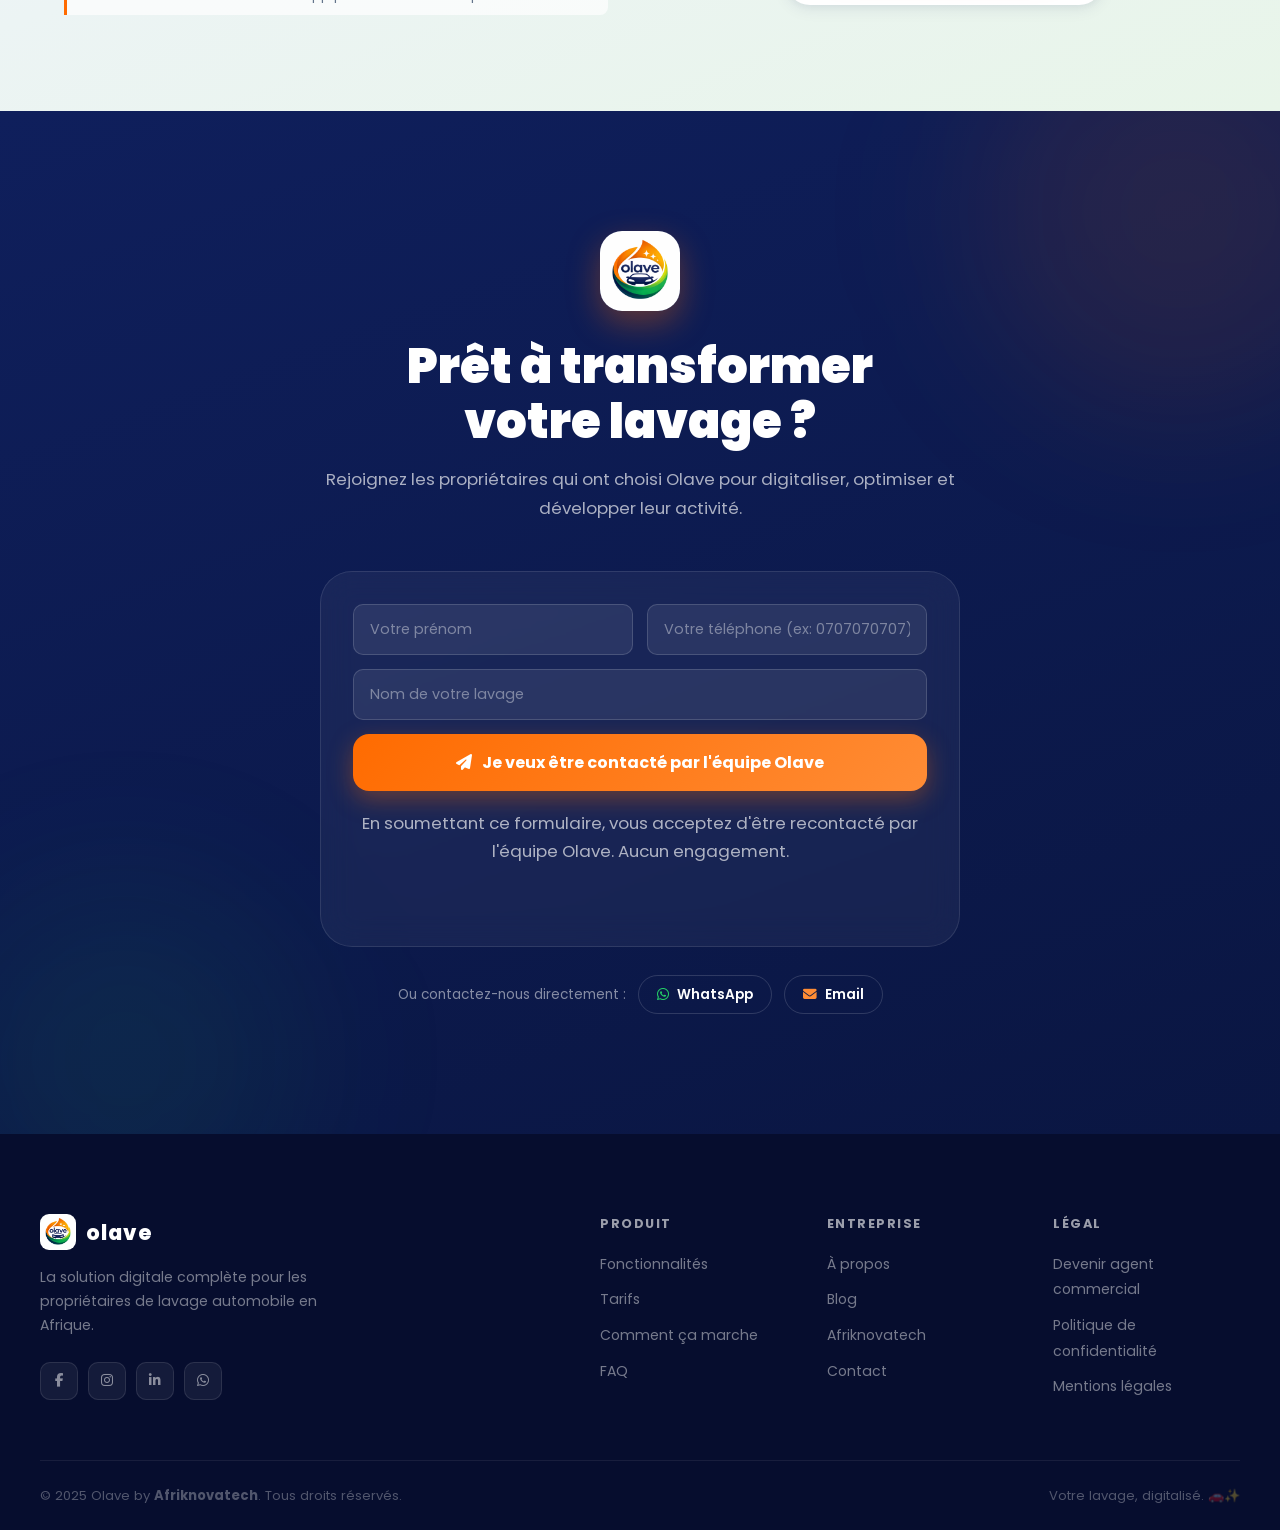
==== commit d588cf04: "Correction des plans tarif olave" ====
--- a/index.html
+++ b/index.html
@@ -41,7 +41,7 @@
 
       <div class="nav-actions">
         <a href="#download" class="btn-outline">Se connecter</a>
-        <a href="https://wa.me/2250711623197" target="_blank" class="btn-primary">Démarrer gratuitement</a>
+        <a href="https://wa.me/2250779363809" target="_blank" class="btn-primary">Démarrer gratuitement</a>
       </div>
 
       <button class="nav-burger" id="navBurger" aria-label="Menu">
@@ -77,7 +77,7 @@
         </p>
 
         <div class="hero-actions">
-          <a href="https://wa.me/2250711623197" target="_blank" class="btn-primary btn-lg">
+          <a href="https://wa.me/2250779363809" target="_blank" class="btn-primary btn-lg">
             <i class="fa-solid fa-rocket"></i>
             Démarrer gratuitement
           </a>
@@ -566,64 +566,132 @@
       <div class="section-header" data-aos="fade-up">
         <div class="section-tag">Nos formules</div>
         <h2 class="section-title">Un plan pour chaque ambition</h2>
-        <p class="section-subtitle">Quel que soit le stade de votre activité, Olave a une formule adaptée. Contactez-nous pour découvrir l'offre qui vous convient.</p>
+        <p class="section-subtitle">De la formule gratuite au plan Business tout inclus, Olave s'adapte à chaque étape de votre activité. Démarrez gratuitement, évoluez à votre rythme.</p>
       </div>
 
       <div class="plans-grid">
+
+        <!-- Gratuit -->
         <div class="plan-card" data-aos="fade-up" data-aos-delay="0">
           <div class="plan-header">
             <div class="plan-icon green"><i class="fa-solid fa-seedling"></i></div>
-            <h3>Starter</h3>
-            <p>Parfait pour démarrer votre digitalisation</p>
+            <h3>Gratuit</h3>
+            <div class="plan-price plan-price--free">
+              <span class="amount">0</span>
+              <span class="currency">FCFA</span>
+              <span class="period">/mois</span>
+            </div>
+            <p>Pour découvrir Olave sans engagement</p>
           </div>
           <ul class="plan-features">
             <li><i class="fa-solid fa-check"></i> 1 lavage</li>
+            <li><i class="fa-solid fa-check"></i> Jusqu'à 50 clients</li>
+            <li><i class="fa-solid fa-check"></i> 1 gérant, 5 laveurs</li>
             <li><i class="fa-solid fa-check"></i> Gestion transactions</li>
-            <li><i class="fa-solid fa-check"></i> 1 gérant inclus</li>
-            <li><i class="fa-solid fa-check"></i> Gestion clients</li>
-            <li><i class="fa-solid fa-check"></i> Historique 3 mois</li>
             <li class="plan-feature--off"><i class="fa-solid fa-xmark"></i> Programme fidélité</li>
-            <li class="plan-feature--off"><i class="fa-solid fa-xmark"></i> Surveillance caméra</li>
-          </ul>
-          <a href="#contact" class="plan-cta btn-outline">Commencer</a>
-        </div>
-
-        <div class="plan-card plan-card--popular" data-aos="fade-up" data-aos-delay="150">
+            <li class="plan-feature--off"><i class="fa-solid fa-xmark"></i> Rapports PDF</li>
+            <li class="plan-feature--off"><i class="fa-solid fa-xmark"></i> Support client</li>
+          </ul>
+          <a href="#contact" class="plan-cta btn-outline">Commencer gratuitement</a>
+        </div>
+
+        <!-- Basic -->
+        <div class="plan-card" data-aos="fade-up" data-aos-delay="75">
+          <div class="plan-header">
+            <div class="plan-icon navy"><i class="fa-solid fa-star"></i></div>
+            <h3>Basic</h3>
+            <div class="plan-price">
+              <span class="amount">5 000</span>
+              <span class="currency">FCFA</span>
+              <span class="period">/mois</span>
+            </div>
+            <p>Pour les petites structures qui démarrent</p>
+          </div>
+          <ul class="plan-features">
+            <li><i class="fa-solid fa-check"></i> Jusqu'à 3 lavages</li>
+            <li><i class="fa-solid fa-check"></i> Clients illimités</li>
+            <li><i class="fa-solid fa-check"></i> Gestion transactions</li>
+            <li><i class="fa-solid fa-check"></i> Support client</li>
+            <li class="plan-feature--off"><i class="fa-solid fa-xmark"></i> Programme fidélité</li>
+            <li class="plan-feature--off"><i class="fa-solid fa-xmark"></i> Rapports PDF</li>
+            <li class="plan-feature--off"><i class="fa-solid fa-xmark"></i> Stats avancées</li>
+          </ul>
+          <a href="#contact" class="plan-cta btn-outline">Choisir Basic</a>
+        </div>
+
+        <!-- Starter -->
+        <div class="plan-card" data-aos="fade-up" data-aos-delay="150">
+          <div class="plan-header">
+            <div class="plan-icon blue"><i class="fa-solid fa-rocket"></i></div>
+            <h3>Starter</h3>
+            <div class="plan-price">
+              <span class="amount">7 500</span>
+              <span class="currency">FCFA</span>
+              <span class="period">/mois</span>
+            </div>
+            <p>Pour accélérer la croissance de votre lavage</p>
+          </div>
+          <ul class="plan-features">
+            <li><i class="fa-solid fa-check"></i> Jusqu'à 3 lavages</li>
+            <li><i class="fa-solid fa-check"></i> Jusqu'à 150 clients</li>
+            <li><i class="fa-solid fa-check"></i> 2 gérants</li>
+            <li><i class="fa-solid fa-check"></i> Programme fidélité</li>
+            <li><i class="fa-solid fa-check"></i> Support client</li>
+            <li class="plan-feature--off"><i class="fa-solid fa-xmark"></i> Rapports PDF</li>
+            <li class="plan-feature--off"><i class="fa-solid fa-xmark"></i> Stats avancées</li>
+          </ul>
+          <a href="#contact" class="plan-cta btn-outline">Choisir Starter</a>
+        </div>
+
+        <!-- Pro (populaire) -->
+        <div class="plan-card plan-card--popular" data-aos="fade-up" data-aos-delay="225">
           <div class="plan-popular-badge">⭐ Le plus choisi</div>
           <div class="plan-header">
             <div class="plan-icon orange"><i class="fa-solid fa-bolt"></i></div>
             <h3>Pro</h3>
+            <div class="plan-price">
+              <span class="amount">15 000</span>
+              <span class="currency">FCFA</span>
+              <span class="period">/mois</span>
+            </div>
             <p>Pour les lavages qui veulent performer</p>
           </div>
           <ul class="plan-features">
-            <li><i class="fa-solid fa-check"></i> Jusqu'à 3 lavages</li>
-            <li><i class="fa-solid fa-check"></i> Gérants illimités</li>
-            <li><i class="fa-solid fa-check"></i> Programme fidélité complet</li>
-            <li><i class="fa-solid fa-check"></i> Gestion salaires</li>
-            <li><i class="fa-solid fa-check"></i> Statistiques avancées</li>
-            <li><i class="fa-solid fa-check"></i> Historique illimité</li>
-            <li class="plan-feature--off"><i class="fa-solid fa-xmark"></i> Surveillance caméra</li>
-          </ul>
-          <a href="#contact" class="plan-cta btn-primary">Commencer</a>
-        </div>
-
+            <li><i class="fa-solid fa-check"></i> Jusqu'à 10 lavages</li>
+            <li><i class="fa-solid fa-check"></i> Jusqu'à 350 clients</li>
+            <li><i class="fa-solid fa-check"></i> Gérants & laveurs</li>
+            <li><i class="fa-solid fa-check"></i> Rapports PDF</li>
+            <li><i class="fa-solid fa-check"></i> Programme fidélité</li>
+            <li><i class="fa-solid fa-check"></i> Support prioritaire</li>
+            <li class="plan-feature--off"><i class="fa-solid fa-xmark"></i> Stats avancées</li>
+          </ul>
+          <a href="#contact" class="plan-cta btn-primary">Choisir Pro</a>
+        </div>
+
+        <!-- Business -->
         <div class="plan-card" data-aos="fade-up" data-aos-delay="300">
           <div class="plan-header">
-            <div class="plan-icon navy"><i class="fa-solid fa-crown"></i></div>
-            <h3>Enterprise</h3>
+            <div class="plan-icon purple"><i class="fa-solid fa-crown"></i></div>
+            <h3>Business</h3>
+            <div class="plan-price">
+              <span class="amount">25 000</span>
+              <span class="currency">FCFA</span>
+              <span class="period">/mois</span>
+            </div>
             <p>Pour les réseaux et grandes structures</p>
           </div>
           <ul class="plan-features">
             <li><i class="fa-solid fa-check"></i> Lavages illimités</li>
-            <li><i class="fa-solid fa-check"></i> Tout le plan Pro</li>
-            <li><i class="fa-solid fa-check"></i> Surveillance caméra IA</li>
-            <li><i class="fa-solid fa-check"></i> API & intégrations</li>
-            <li><i class="fa-solid fa-check"></i> Support prioritaire 24/7</li>
-            <li><i class="fa-solid fa-check"></i> Onboarding dédié</li>
-            <li><i class="fa-solid fa-check"></i> Rapports personnalisés</li>
-          </ul>
-          <a href="#contact" class="plan-cta btn-outline">Nous contacter</a>
-        </div>
+            <li><i class="fa-solid fa-check"></i> Clients illimités</li>
+            <li><i class="fa-solid fa-check"></i> Tout inclus (Pro+)</li>
+            <li><i class="fa-solid fa-check"></i> Stats avancées</li>
+            <li><i class="fa-solid fa-check"></i> Rapports PDF</li>
+            <li><i class="fa-solid fa-check"></i> Support dédié 24/7</li>
+            <li><i class="fa-solid fa-check"></i> Onboarding personnalisé</li>
+          </ul>
+          <a href="#contact" class="plan-cta btn-outline">Choisir Business</a>
+        </div>
+
       </div>
     </div>
   </section>
@@ -747,8 +815,8 @@
             </div>
             <div class="qr-card-info">
               <p class="qr-label"><i class="fa-brands fa-whatsapp"></i> Rejoignez-nous sur WhatsApp</p>
-              <p class="qr-number">+225 07 11 62 31 97</p>
-              <a href="https://wa.me/2250711623197" target="_blank" class="btn-primary qr-btn">
+              <p class="qr-number">+225 07 79 36 38 09</p>
+              <a href="https://wa.me/2250779363809" target="_blank" class="btn-primary qr-btn">
                 <i class="fa-brands fa-whatsapp"></i> Discuter maintenant
               </a>
             </div>
@@ -787,7 +855,7 @@
 
       <div class="cta-contact-alt">
         <span>Ou contactez-nous directement :</span>
-        <a href="https://wa.me/2250711623197" target="_blank" class="contact-chip whatsapp">
+        <a href="https://wa.me/2250779363809" target="_blank" class="contact-chip whatsapp">
           <i class="fa-brands fa-whatsapp"></i> WhatsApp
         </a>
         <a href="mailto:contact@afriknovatech.com" class="contact-chip email">
@@ -810,7 +878,7 @@
           <a href="#" aria-label="Facebook"><i class="fa-brands fa-facebook-f"></i></a>
           <a href="#" aria-label="Instagram"><i class="fa-brands fa-instagram"></i></a>
           <a href="#" aria-label="LinkedIn"><i class="fa-brands fa-linkedin-in"></i></a>
-          <a href="https://wa.me/2250711623197" target="_blank" aria-label="WhatsApp"><i class="fa-brands fa-whatsapp"></i></a>
+          <a href="https://wa.me/2250779363809" target="_blank" aria-label="WhatsApp"><i class="fa-brands fa-whatsapp"></i></a>
         </div>
       </div>
 
@@ -851,7 +919,7 @@
   </footer>
 
   <!-- ─── Floating WhatsApp ─── -->
-  <a href="https://wa.me/2250711623197" target="_blank" class="float-whatsapp" aria-label="Chat WhatsApp">
+  <a href="https://wa.me/2250779363809" target="_blank" class="float-whatsapp" aria-label="Chat WhatsApp">
     <i class="fa-brands fa-whatsapp"></i>
     <span class="float-whatsapp-tooltip">Discuter sur WhatsApp</span>
   </a>
--- a/css/style.css
+++ b/css/style.css
@@ -1024,14 +1024,14 @@
 
 .plans-grid {
   display: grid;
-  grid-template-columns: repeat(3, 1fr);
-  gap: 24px;
+  grid-template-columns: repeat(5, 1fr);
+  gap: 16px;
   align-items: start;
 }
 
 .plan-card {
   border-radius: var(--radius-lg);
-  padding: 36px 32px;
+  padding: 28px 20px;
   border: 1.5px solid var(--border);
   background: var(--bg);
   transition: var(--transition);
@@ -1064,7 +1064,35 @@
   white-space: nowrap;
 }
 
-.plan-header { margin-bottom: 28px; }
+.plan-header { margin-bottom: 20px; }
+
+.plan-price {
+  margin: 12px 0 4px;
+  display: flex;
+  align-items: baseline;
+  gap: 4px;
+}
+.plan-price .amount {
+  font-size: 1.6rem;
+  font-weight: 900;
+  color: var(--text-1);
+  line-height: 1;
+}
+.plan-price .currency {
+  font-size: .8rem;
+  font-weight: 700;
+  color: var(--text-2);
+}
+.plan-price .period {
+  font-size: .75rem;
+  color: var(--text-3);
+}
+.plan-price--free .amount {
+  color: var(--green-dark);
+}
+.plan-card--popular .plan-price .amount  { color: #fff; }
+.plan-card--popular .plan-price .currency,
+.plan-card--popular .plan-price .period  { color: rgba(255,255,255,.6); }
 
 .plan-icon {
   width: 52px; height: 52px;
@@ -1073,9 +1101,11 @@
   font-size: 1.3rem;
   margin-bottom: 16px;
 }
-.plan-icon.orange { background: rgba(255,107,0,.1); color: var(--orange); }
+.plan-icon.orange { background: rgba(255,107,0,.1);  color: var(--orange); }
 .plan-icon.green  { background: rgba(34,197,94,.1);  color: var(--green-dark); }
 .plan-icon.navy   { background: rgba(15,31,92,.08);  color: var(--navy); }
+.plan-icon.blue   { background: rgba(14,165,233,.1); color: #0EA5E9; }
+.plan-icon.purple { background: rgba(106,13,173,.1); color: #6A0DAD; }
 
 .plan-card--popular .plan-icon { background: rgba(255,255,255,.15); color: #fff; }
 
@@ -1379,14 +1409,27 @@
 .toast i { color: var(--green); font-size: 1.1rem; }
 
 /* ─── RESPONSIVE ────────────────────────────────────────────── */
+@media (max-width: 1280px) {
+  .plans-grid { grid-template-columns: repeat(3, 1fr); gap: 16px; }
+}
+
+@media (max-width: 900px) and (min-width: 601px) {
+  .plans-grid { grid-template-columns: repeat(2, 1fr); max-width: 600px; margin: 0 auto; }
+}
+
 @media (max-width: 1024px) {
   .features-grid { grid-template-columns: repeat(2, 1fr); }
   .feature-card--large { grid-column: span 2; }
-  .plans-grid { grid-template-columns: 1fr; max-width: 440px; margin: 0 auto; }
+  .plans-grid { grid-template-columns: repeat(2, 1fr); max-width: 600px; margin: 0 auto; }
+  .plan-card { padding: 24px 20px; }
   .plan-card--popular { transform: none; }
   .plan-card--popular:hover { transform: translateY(-4px); }
   .footer-container { grid-template-columns: 1fr; gap: 48px; }
   .footer-brand { max-width: 100%; }
+}
+
+@media (max-width: 600px) {
+  .plans-grid { grid-template-columns: 1fr; max-width: 440px; margin: 0 auto; }
 }
 
 @media (max-width: 900px) {
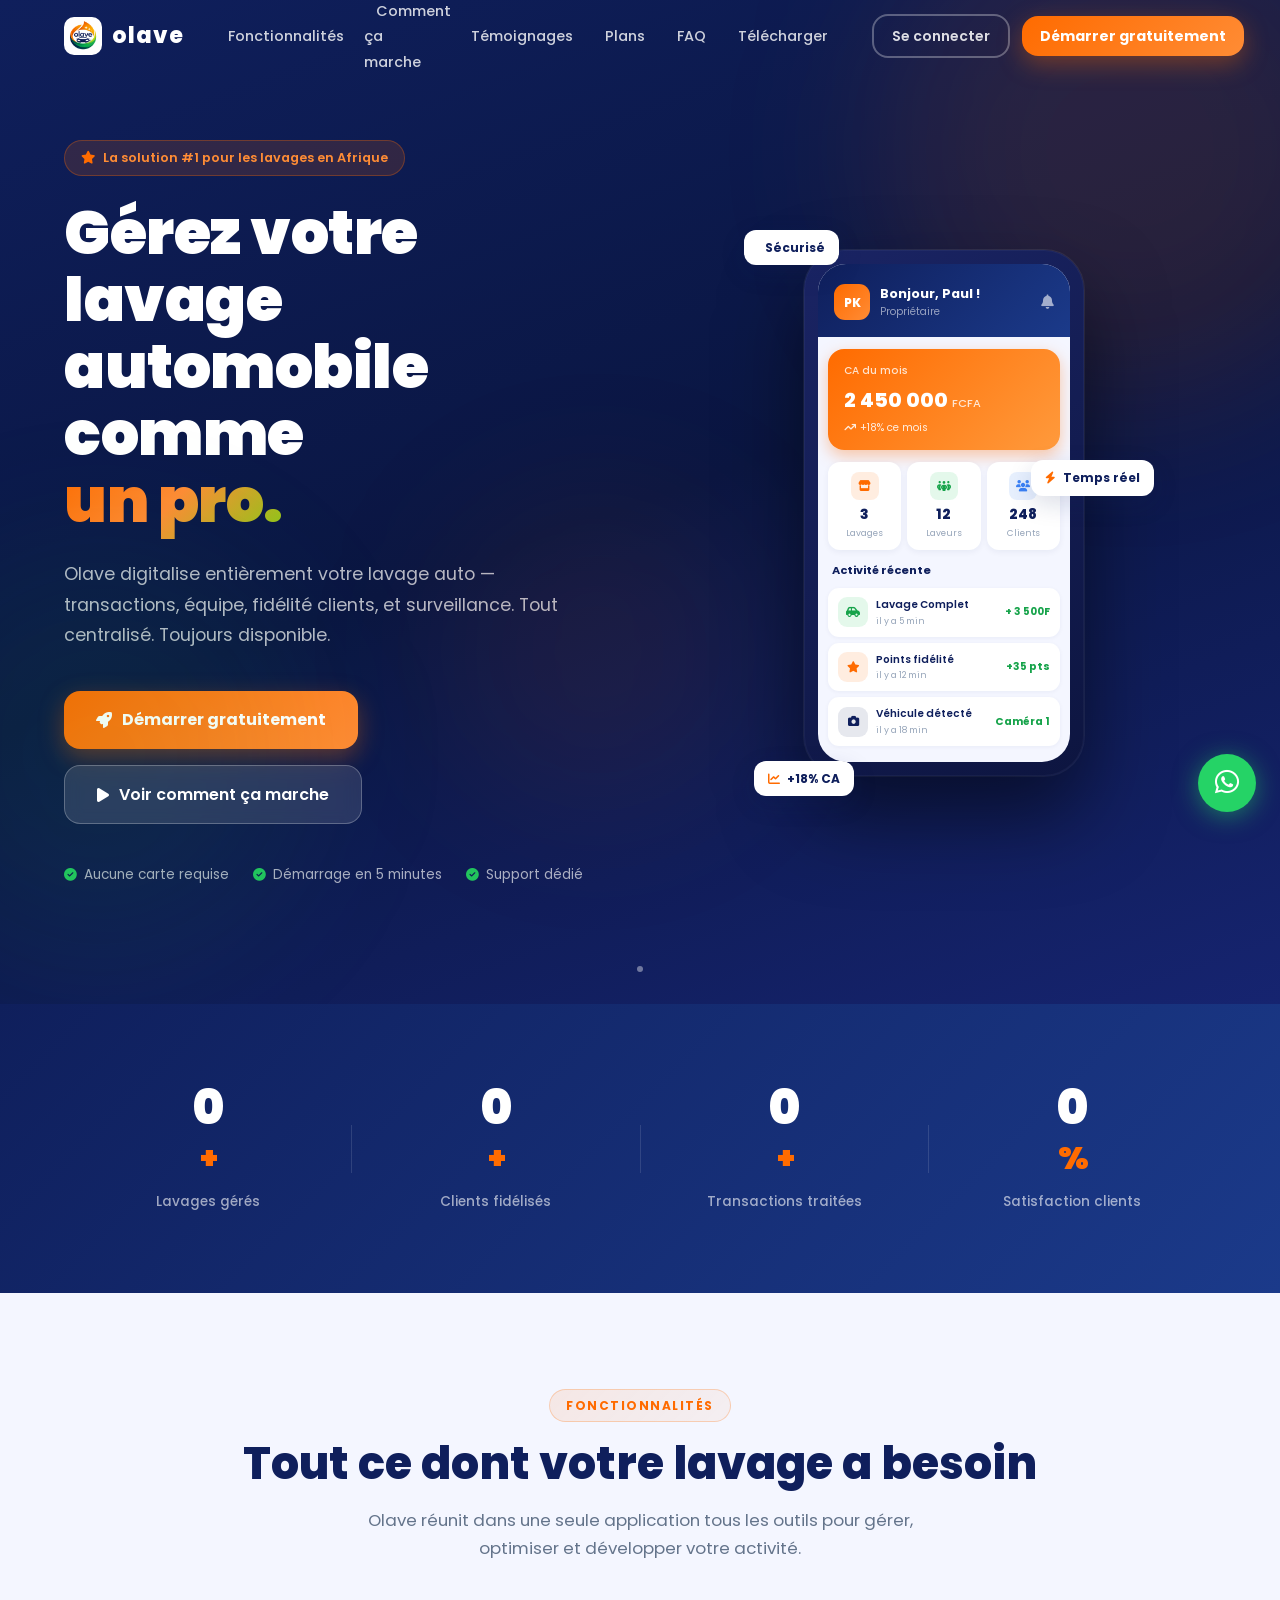
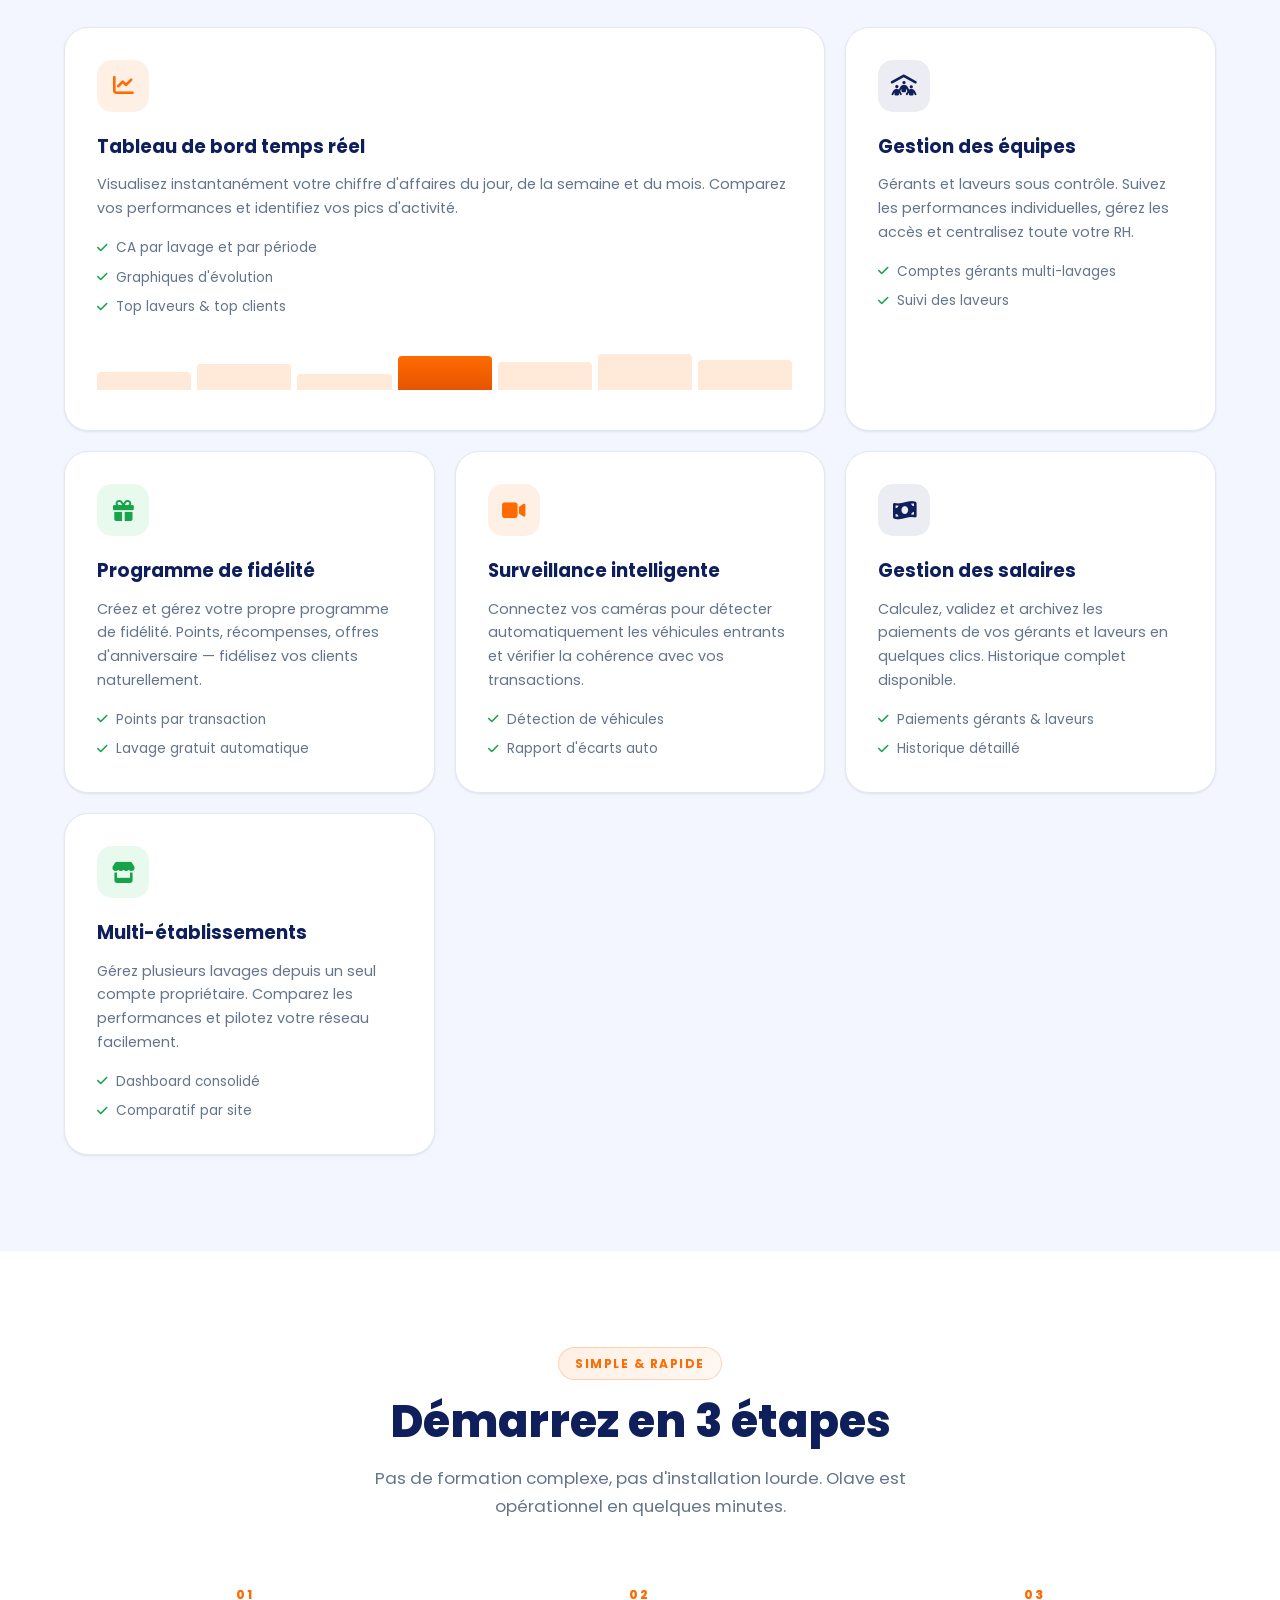
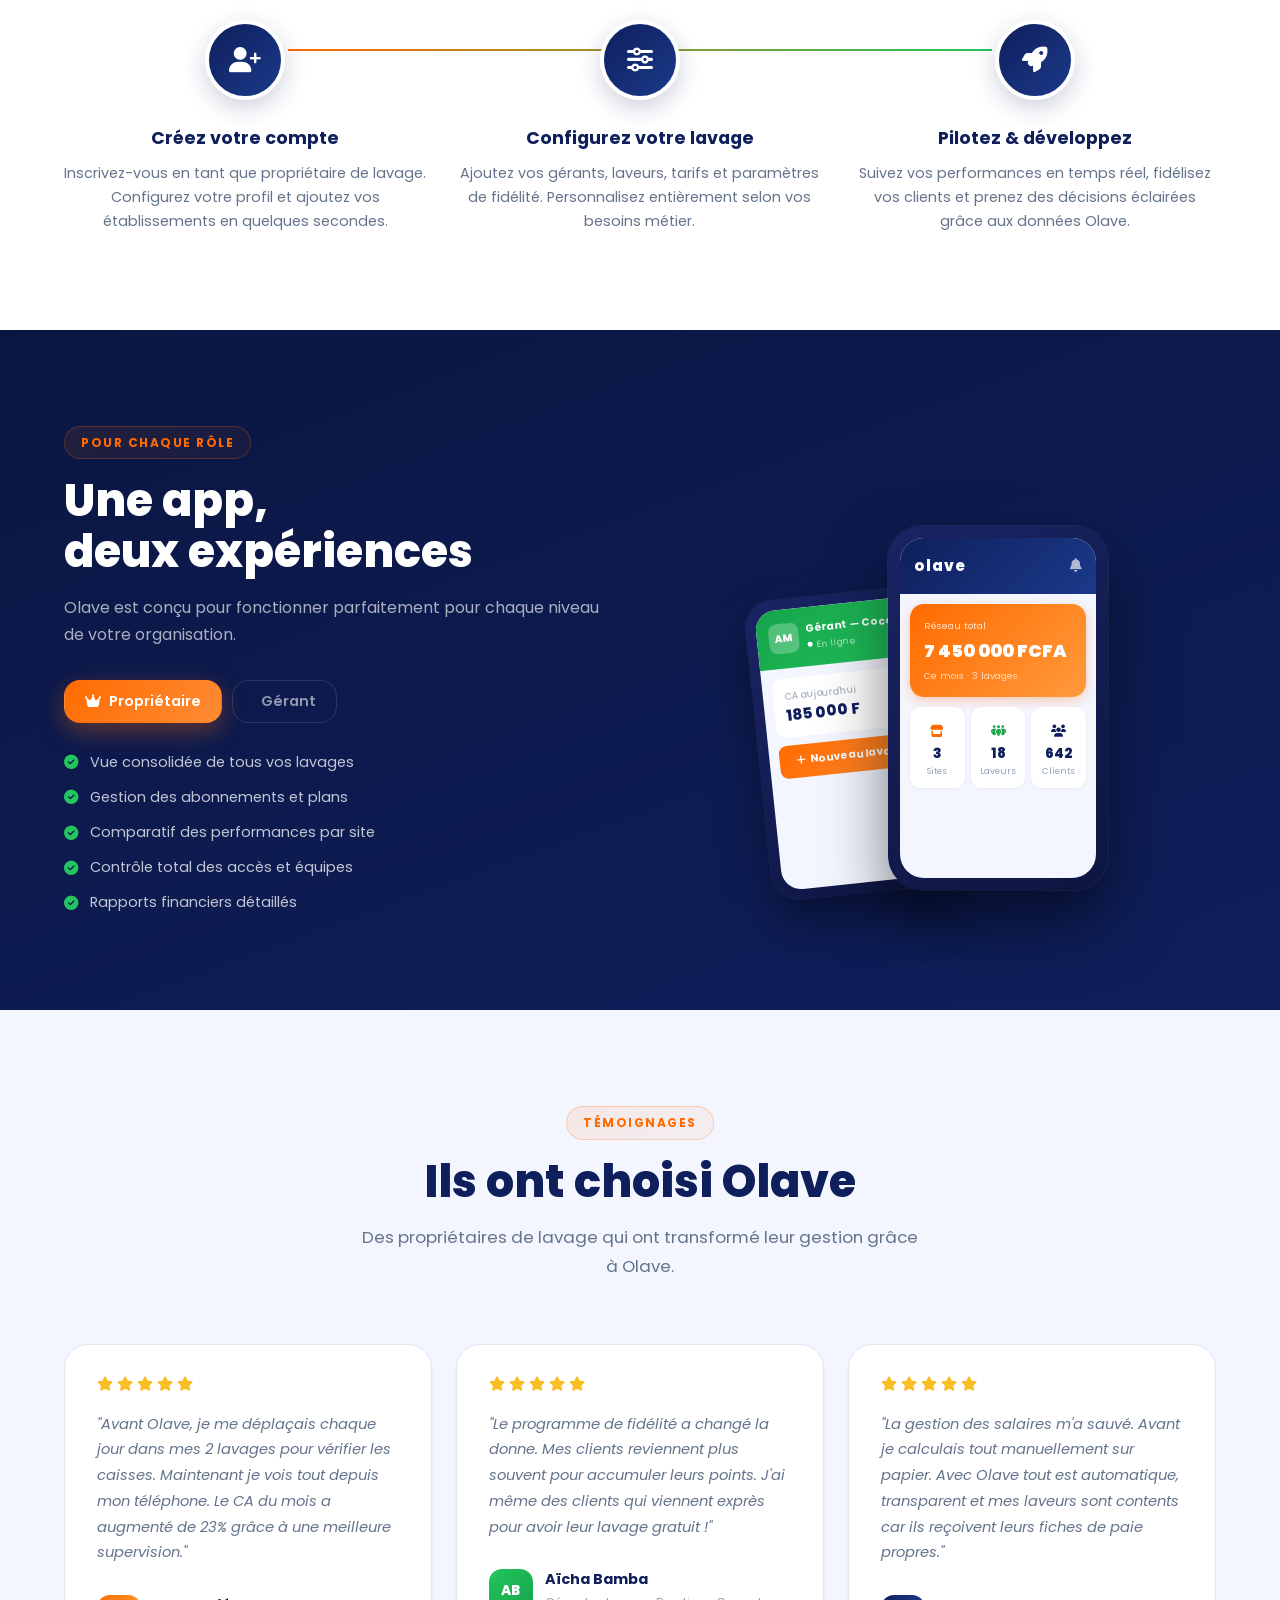
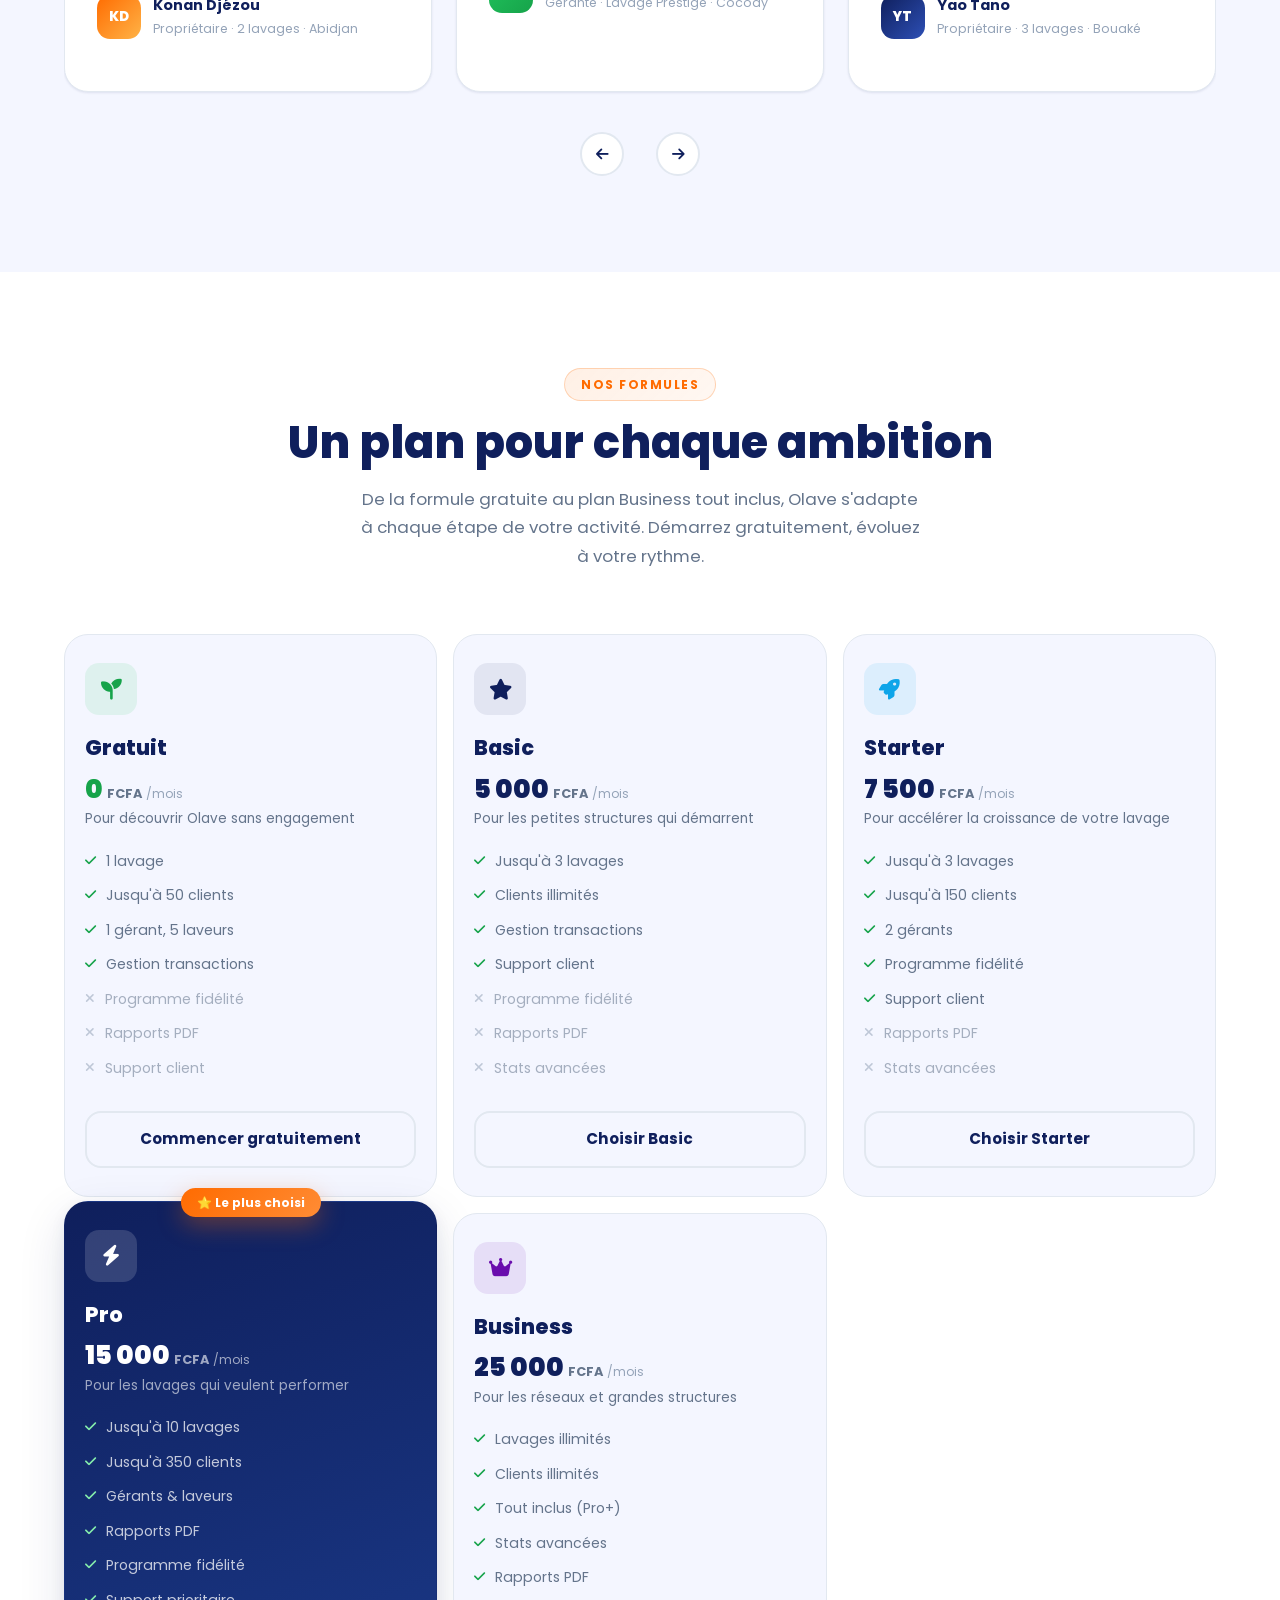
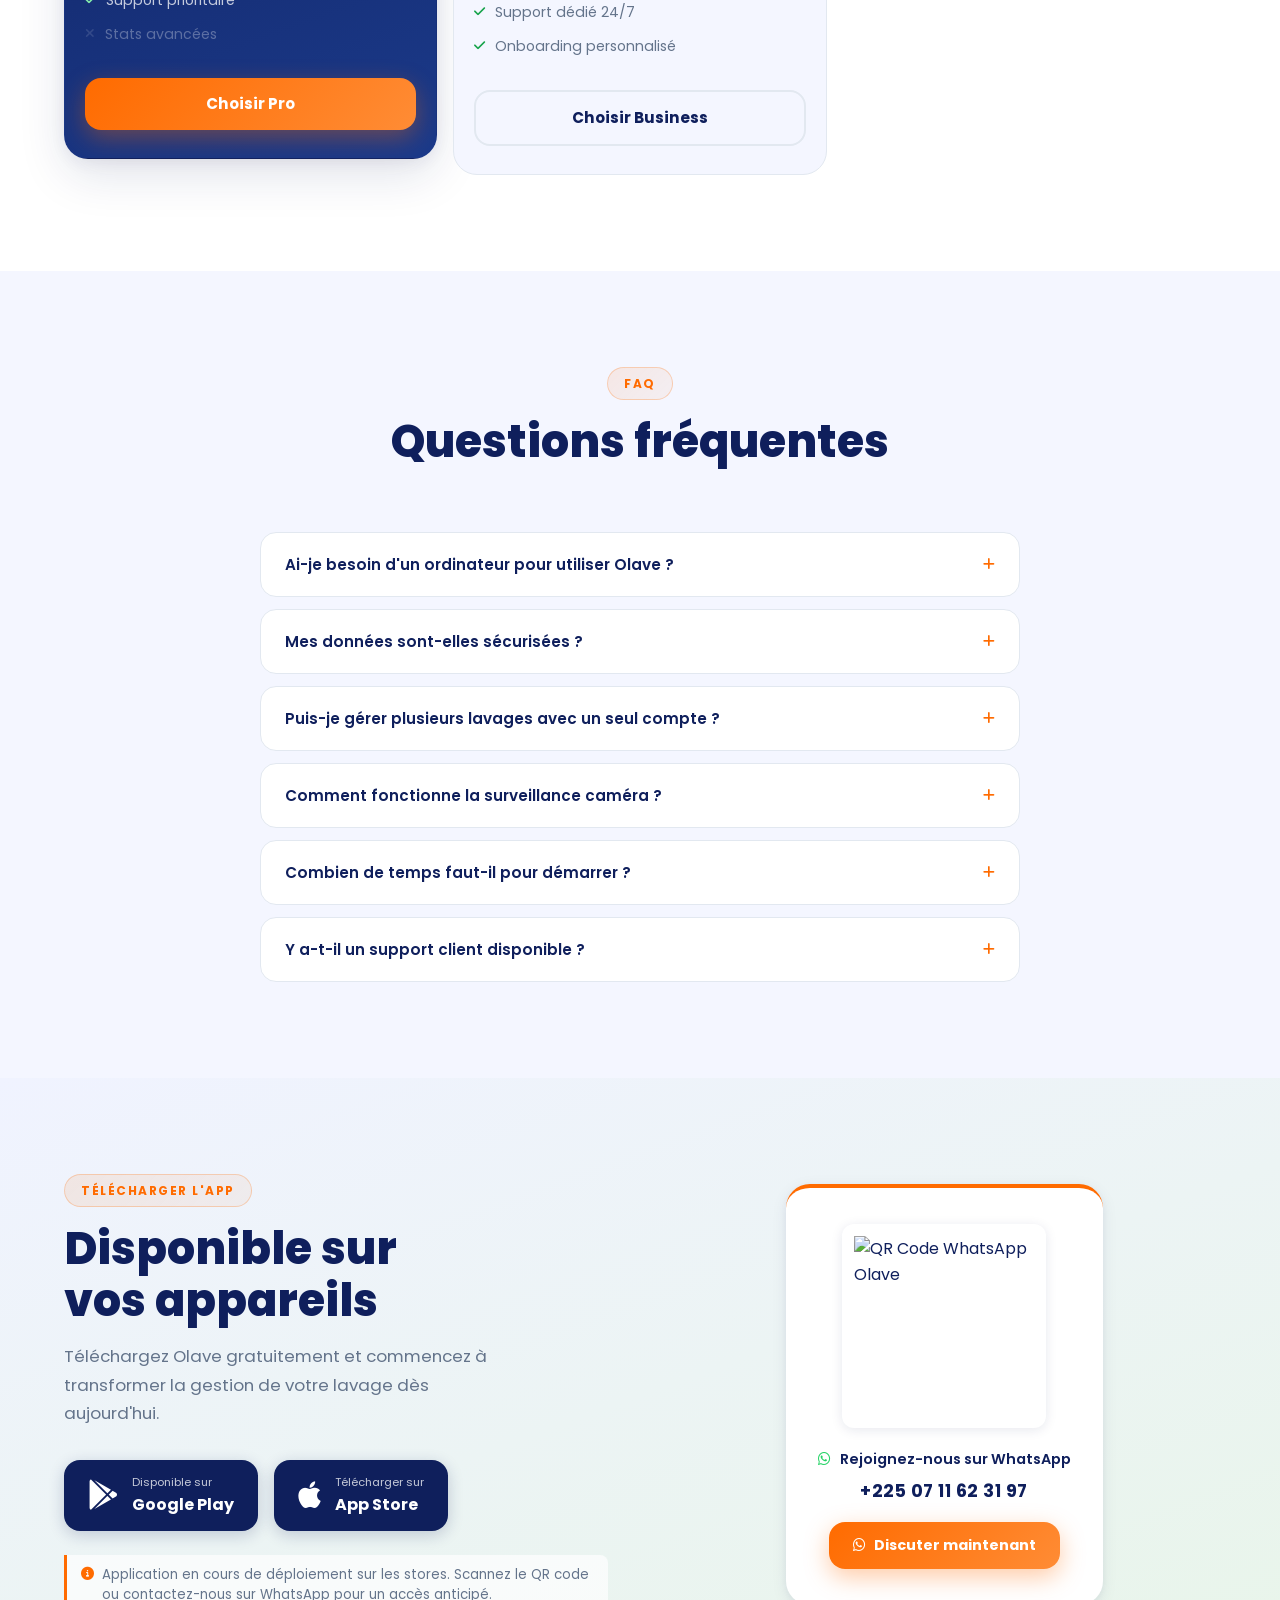
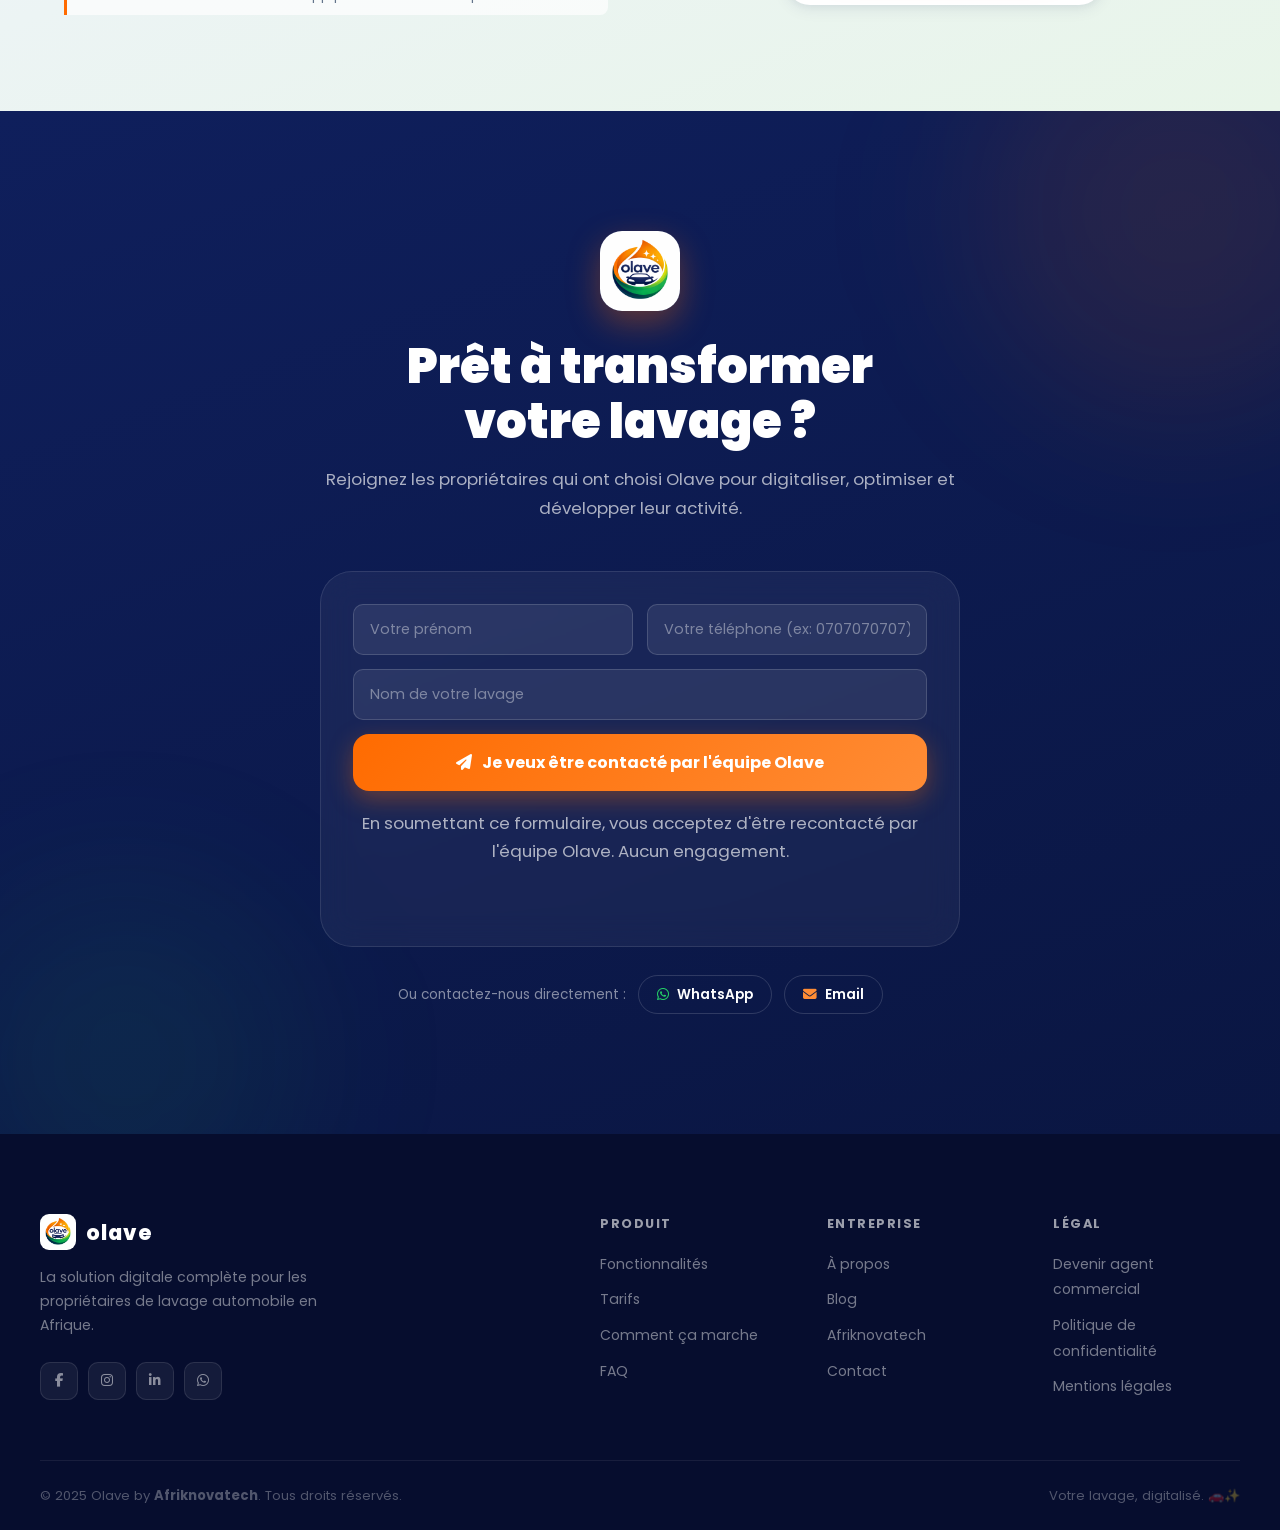
==== commit 256882fb: "Merge branch 'master' of https://github.com/marcdevfullstack-cloud/olave-landingpage" ====
--- a/index.html
+++ b/index.html
@@ -41,7 +41,7 @@
 
       <div class="nav-actions">
         <a href="#download" class="btn-outline">Se connecter</a>
-        <a href="https://wa.me/2250779363809" target="_blank" class="btn-primary">Démarrer gratuitement</a>
+        <a href="https://wa.me/2250711623197" target="_blank" class="btn-primary">Démarrer gratuitement</a>
       </div>
 
       <button class="nav-burger" id="navBurger" aria-label="Menu">
@@ -77,7 +77,7 @@
         </p>
 
         <div class="hero-actions">
-          <a href="https://wa.me/2250779363809" target="_blank" class="btn-primary btn-lg">
+          <a href="https://wa.me/2250711623197" target="_blank" class="btn-primary btn-lg">
             <i class="fa-solid fa-rocket"></i>
             Démarrer gratuitement
           </a>
@@ -815,8 +815,8 @@
             </div>
             <div class="qr-card-info">
               <p class="qr-label"><i class="fa-brands fa-whatsapp"></i> Rejoignez-nous sur WhatsApp</p>
-              <p class="qr-number">+225 07 79 36 38 09</p>
-              <a href="https://wa.me/2250779363809" target="_blank" class="btn-primary qr-btn">
+              <p class="qr-number">+225 07 11 62 31 97</p>
+              <a href="https://wa.me/2250711623197" target="_blank" class="btn-primary qr-btn">
                 <i class="fa-brands fa-whatsapp"></i> Discuter maintenant
               </a>
             </div>
@@ -855,7 +855,7 @@
 
       <div class="cta-contact-alt">
         <span>Ou contactez-nous directement :</span>
-        <a href="https://wa.me/2250779363809" target="_blank" class="contact-chip whatsapp">
+        <a href="https://wa.me/2250711623197" target="_blank" class="contact-chip whatsapp">
           <i class="fa-brands fa-whatsapp"></i> WhatsApp
         </a>
         <a href="mailto:contact@afriknovatech.com" class="contact-chip email">
@@ -878,7 +878,7 @@
           <a href="#" aria-label="Facebook"><i class="fa-brands fa-facebook-f"></i></a>
           <a href="#" aria-label="Instagram"><i class="fa-brands fa-instagram"></i></a>
           <a href="#" aria-label="LinkedIn"><i class="fa-brands fa-linkedin-in"></i></a>
-          <a href="https://wa.me/2250779363809" target="_blank" aria-label="WhatsApp"><i class="fa-brands fa-whatsapp"></i></a>
+          <a href="https://wa.me/2250711623197" target="_blank" aria-label="WhatsApp"><i class="fa-brands fa-whatsapp"></i></a>
         </div>
       </div>
 
@@ -919,7 +919,7 @@
   </footer>
 
   <!-- ─── Floating WhatsApp ─── -->
-  <a href="https://wa.me/2250779363809" target="_blank" class="float-whatsapp" aria-label="Chat WhatsApp">
+  <a href="https://wa.me/2250711623197" target="_blank" class="float-whatsapp" aria-label="Chat WhatsApp">
     <i class="fa-brands fa-whatsapp"></i>
     <span class="float-whatsapp-tooltip">Discuter sur WhatsApp</span>
   </a>
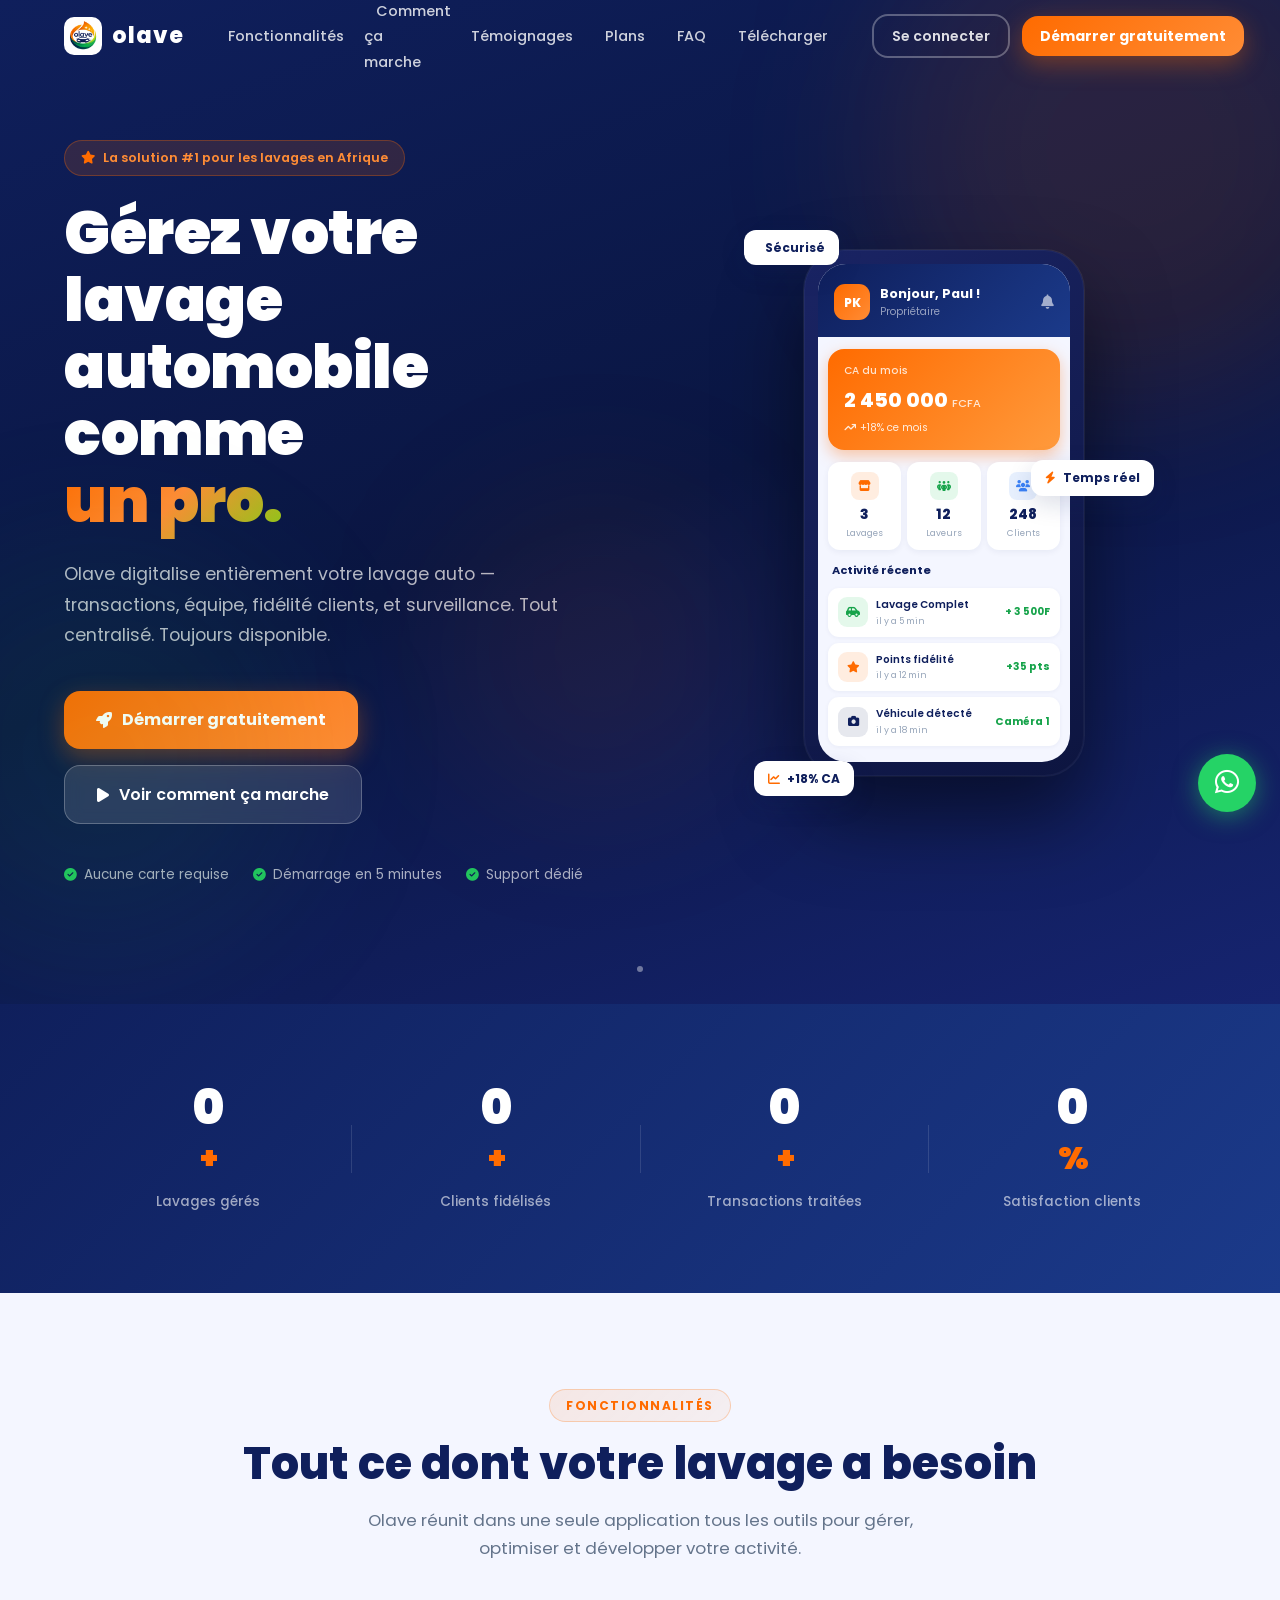
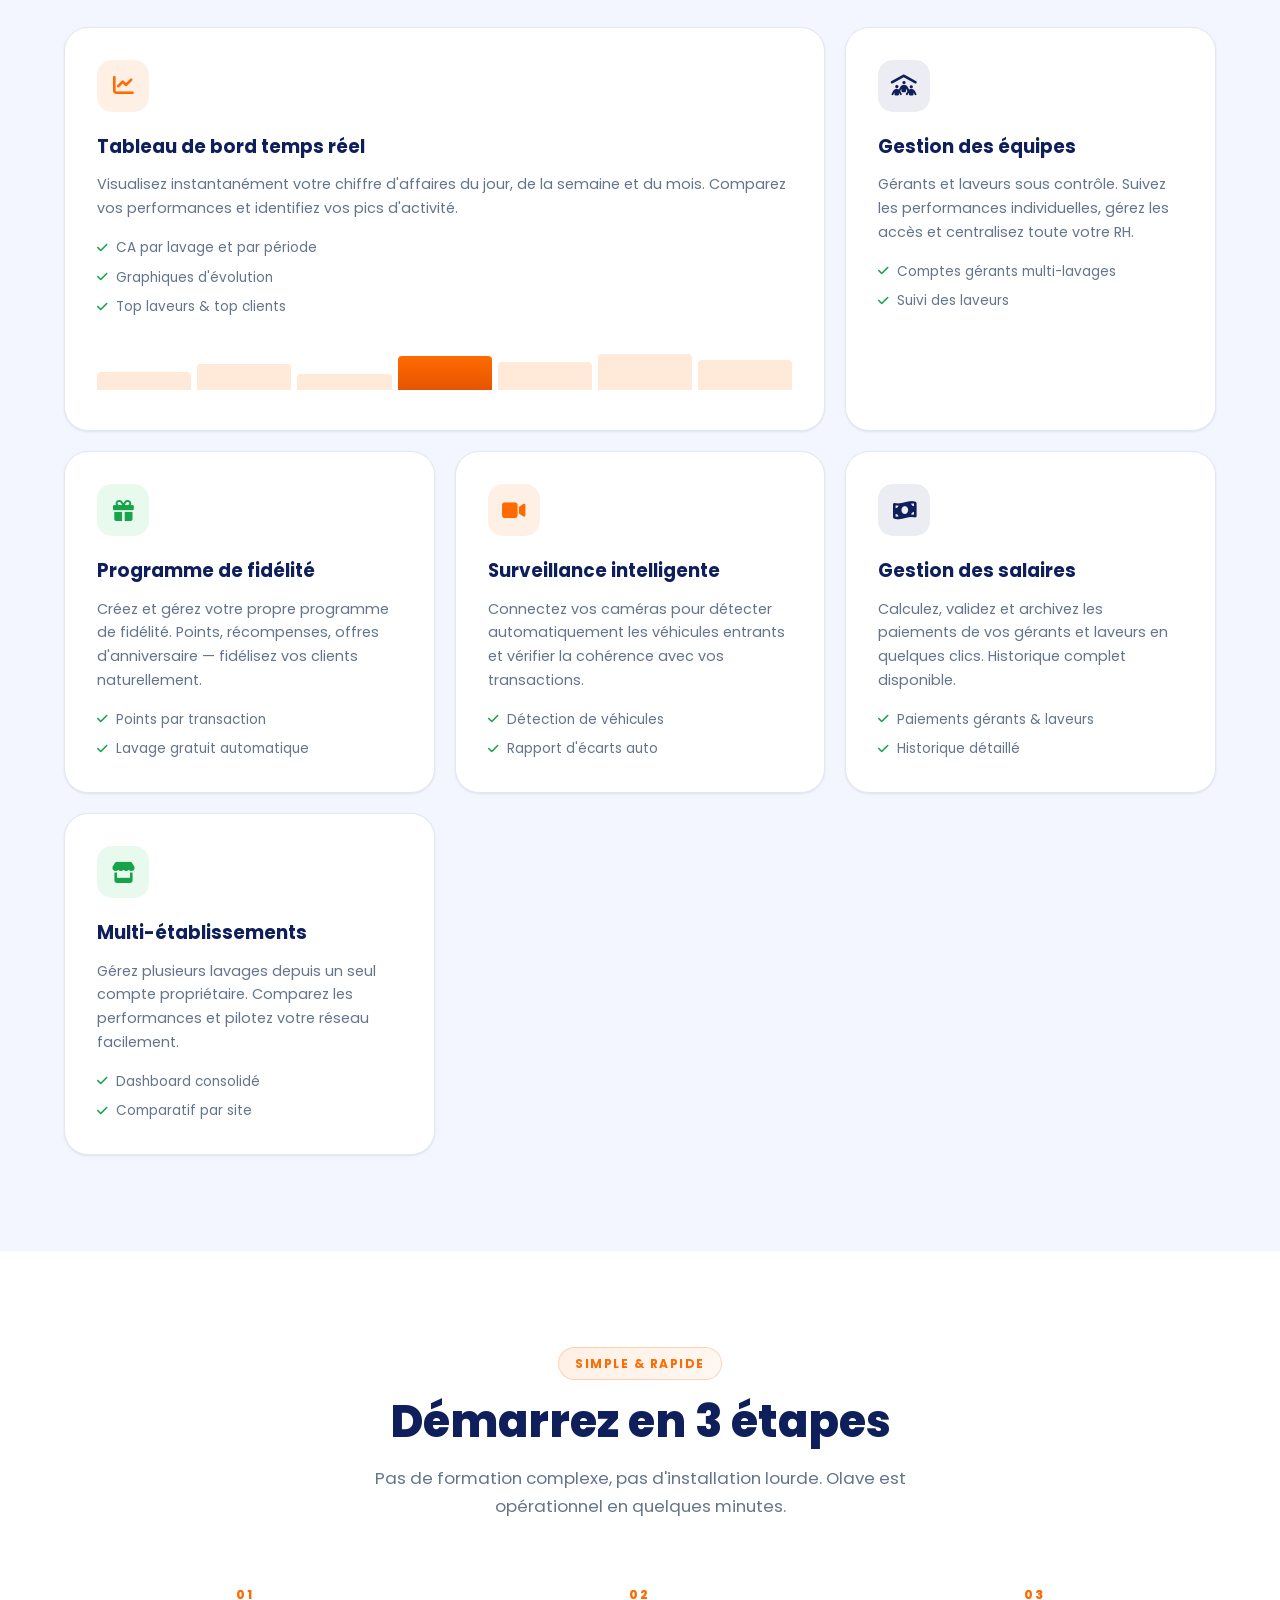
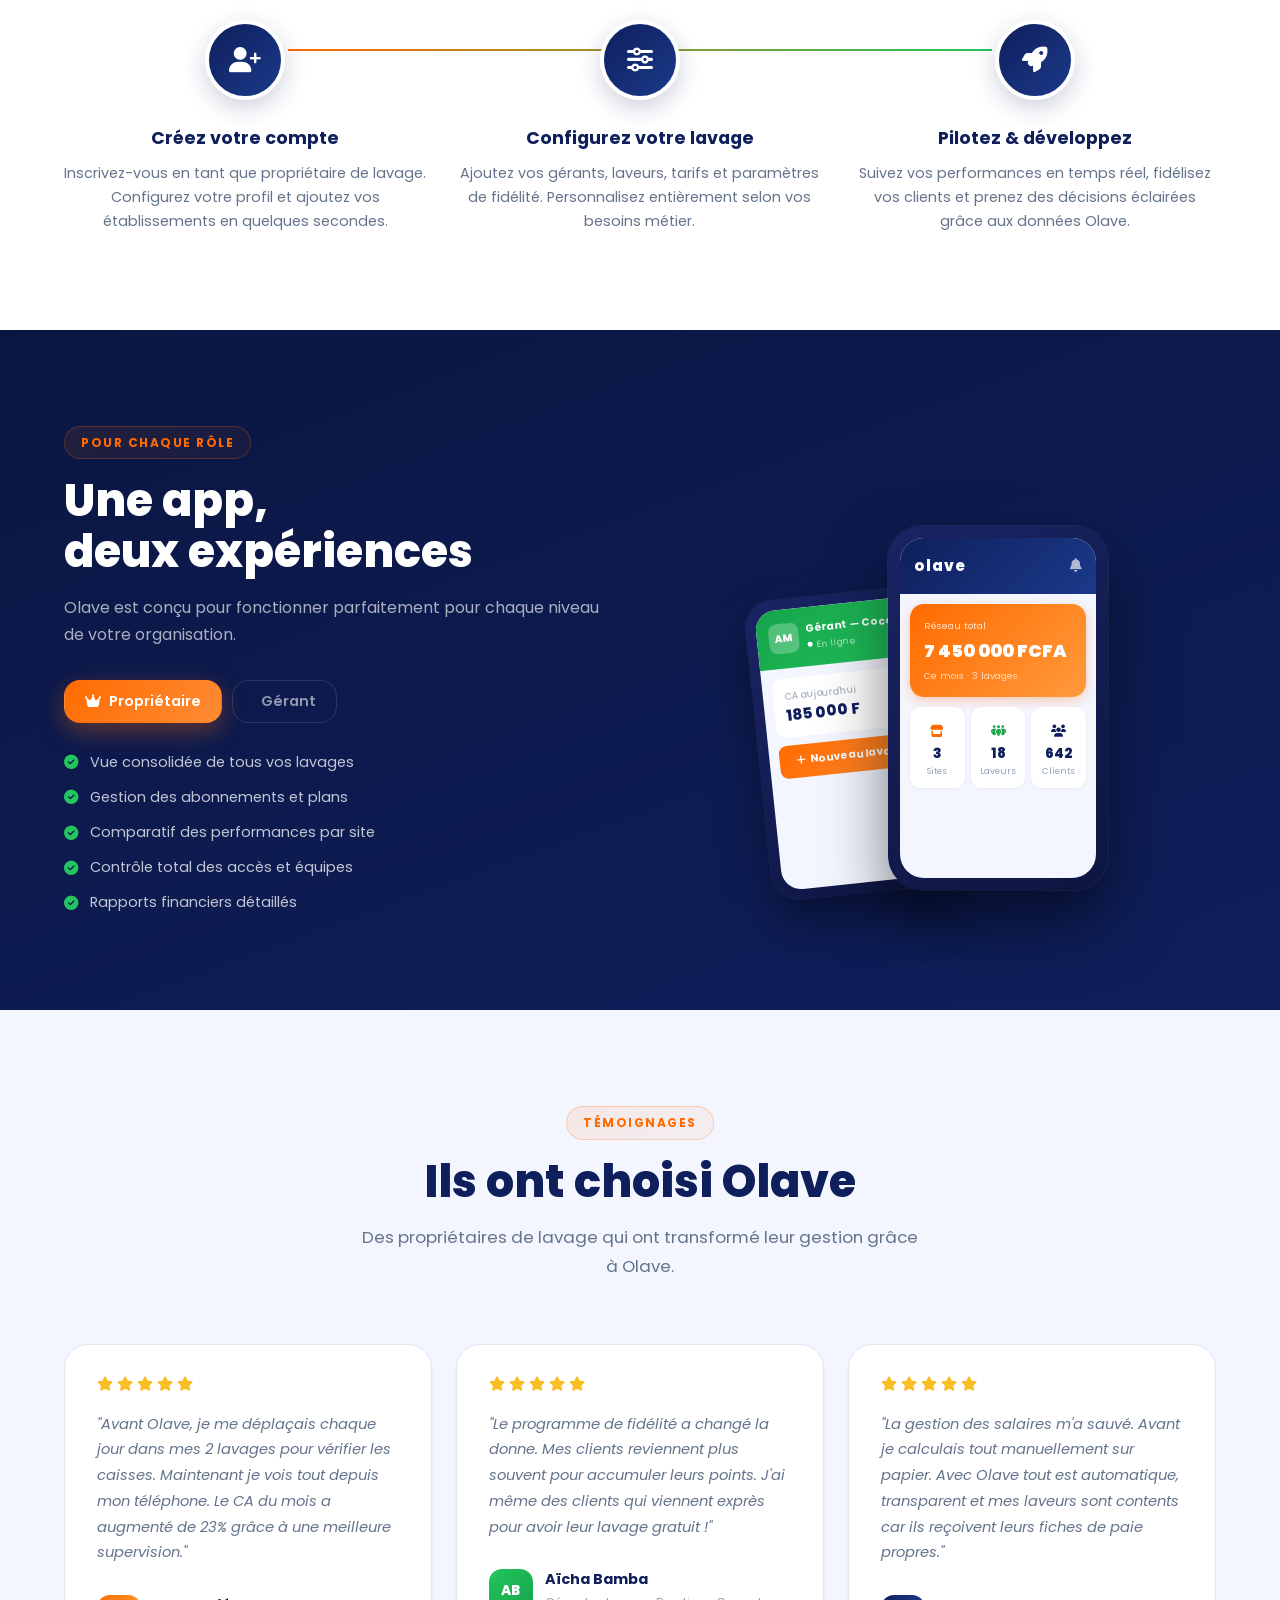
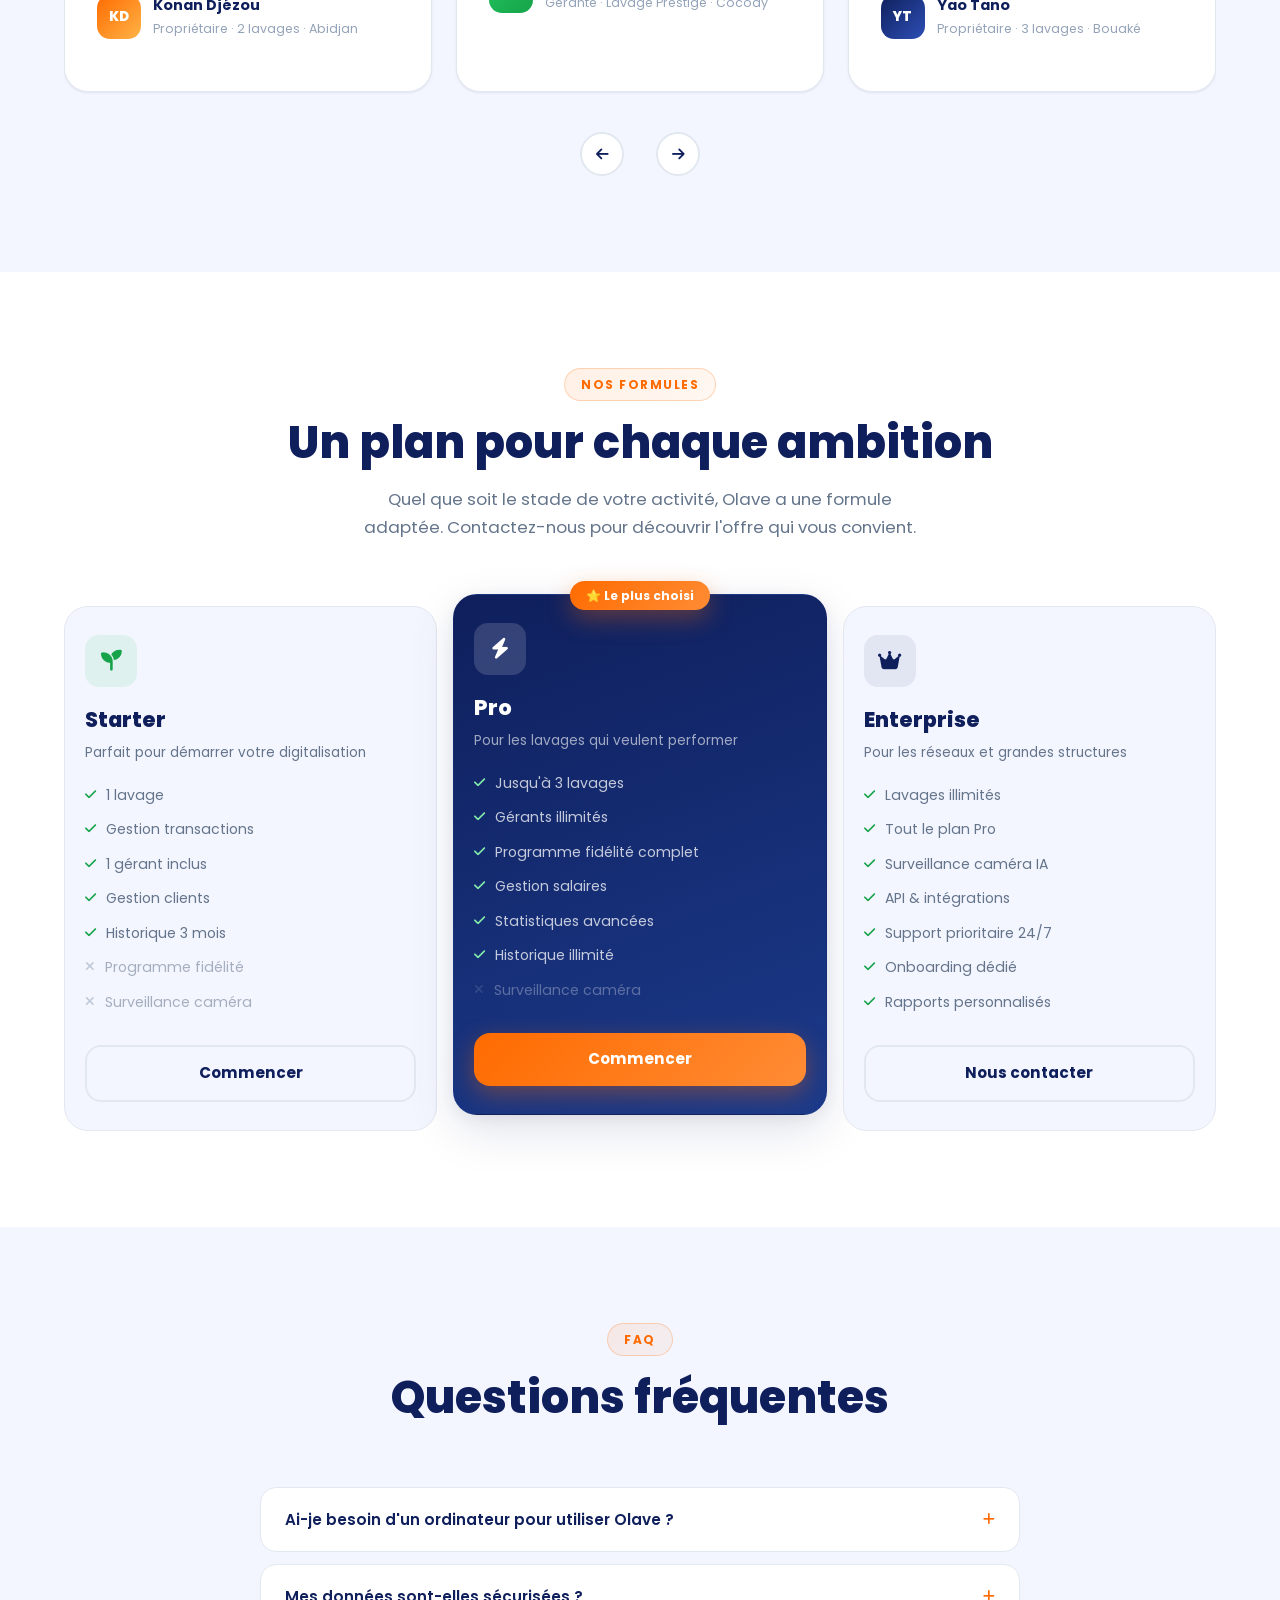
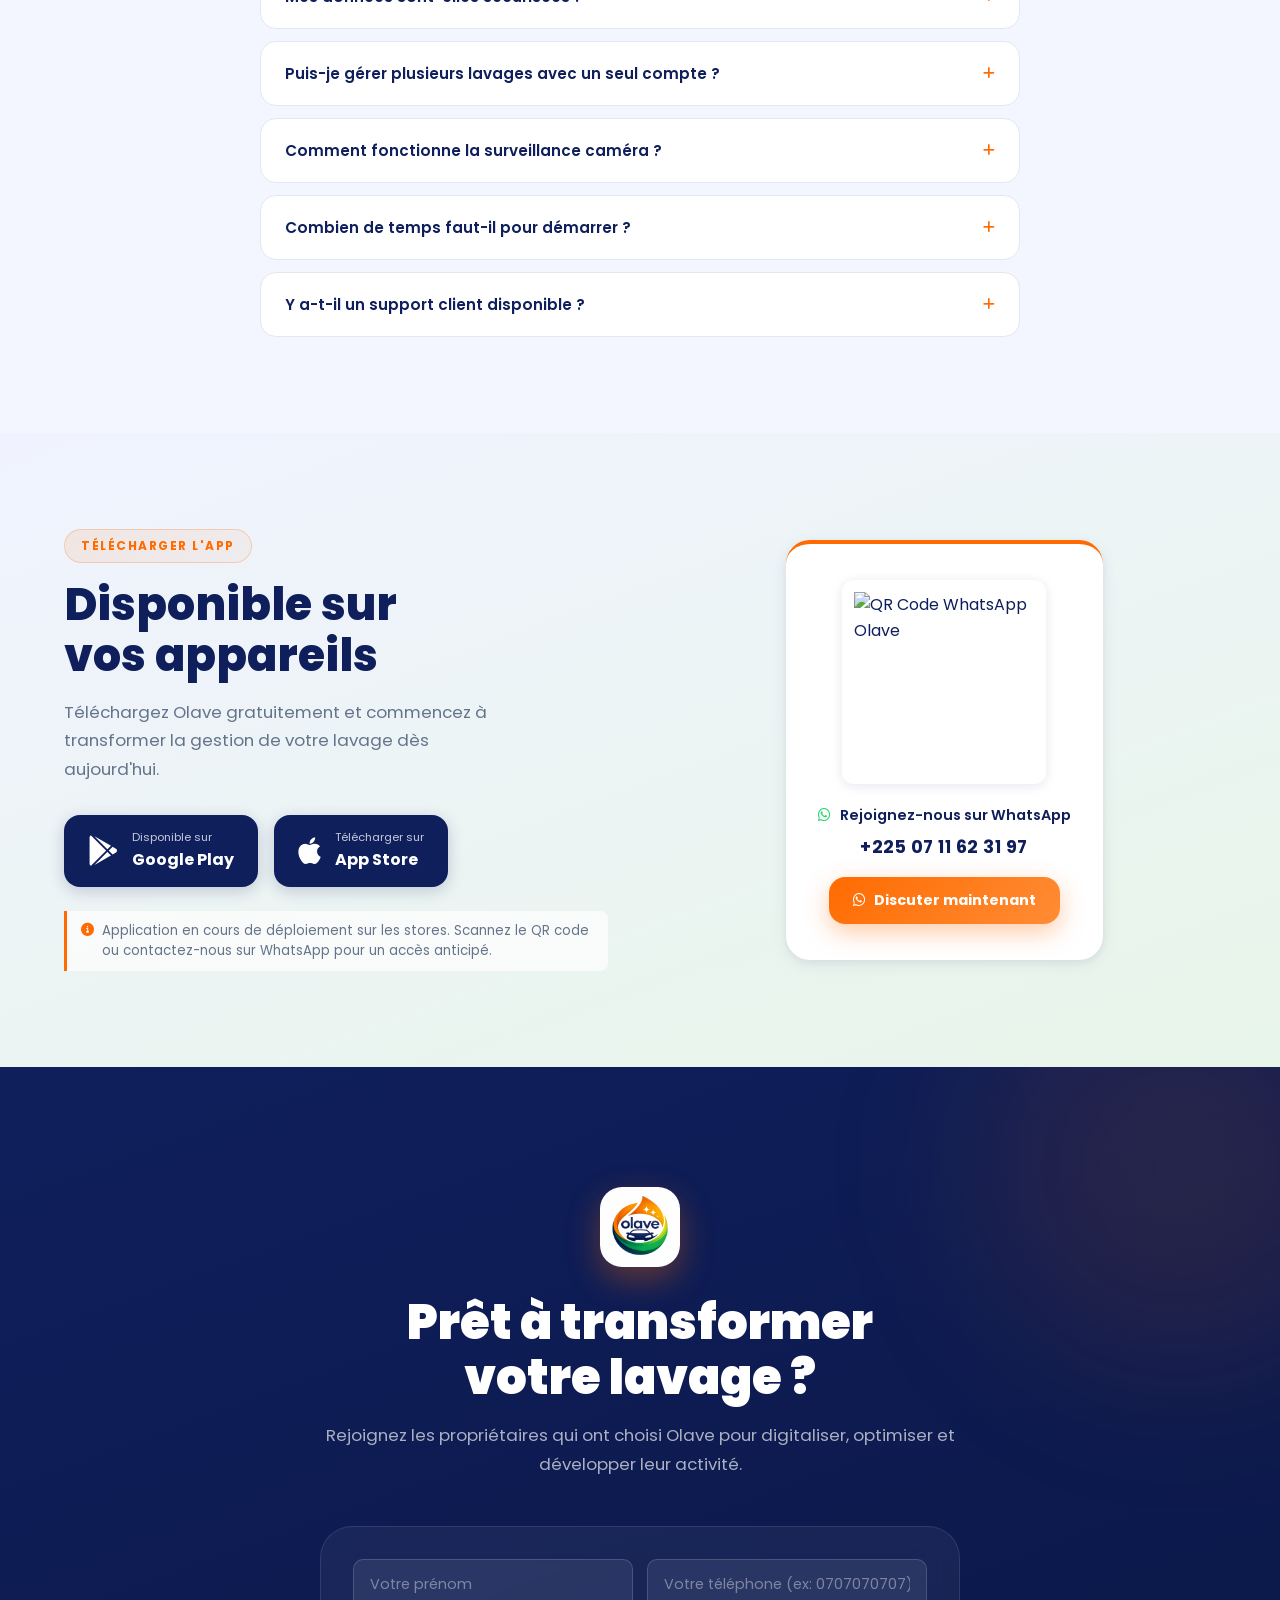
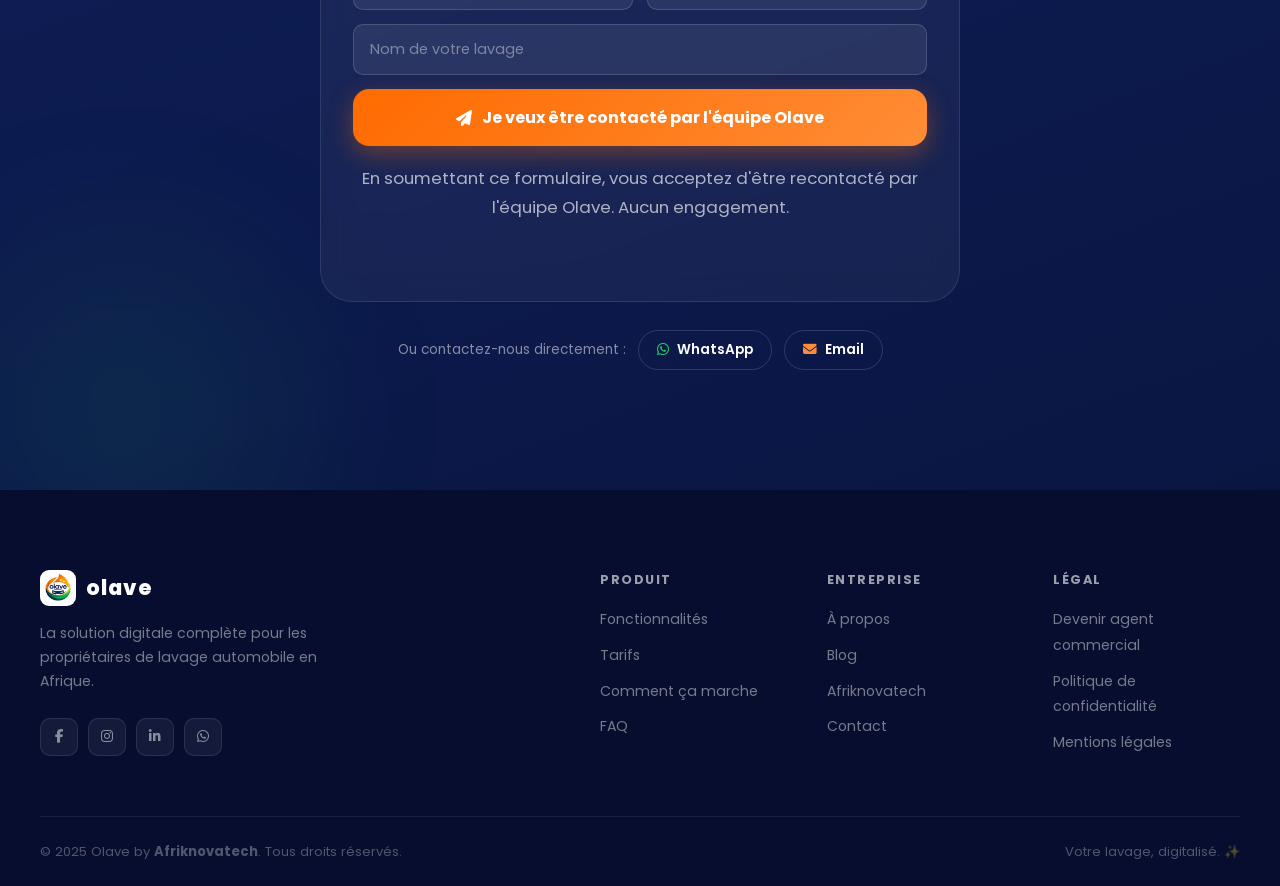
==== commit da41373b: "Ameliorations #MarcDev" ====
--- a/index.html
+++ b/index.html
@@ -566,132 +566,64 @@
       <div class="section-header" data-aos="fade-up">
         <div class="section-tag">Nos formules</div>
         <h2 class="section-title">Un plan pour chaque ambition</h2>
-        <p class="section-subtitle">De la formule gratuite au plan Business tout inclus, Olave s'adapte à chaque étape de votre activité. Démarrez gratuitement, évoluez à votre rythme.</p>
+        <p class="section-subtitle">Quel que soit le stade de votre activité, Olave a une formule adaptée. Contactez-nous pour découvrir l'offre qui vous convient.</p>
       </div>
 
       <div class="plans-grid">
-
-        <!-- Gratuit -->
         <div class="plan-card" data-aos="fade-up" data-aos-delay="0">
           <div class="plan-header">
             <div class="plan-icon green"><i class="fa-solid fa-seedling"></i></div>
-            <h3>Gratuit</h3>
-            <div class="plan-price plan-price--free">
-              <span class="amount">0</span>
-              <span class="currency">FCFA</span>
-              <span class="period">/mois</span>
-            </div>
-            <p>Pour découvrir Olave sans engagement</p>
+            <h3>Starter</h3>
+            <p>Parfait pour démarrer votre digitalisation</p>
           </div>
           <ul class="plan-features">
             <li><i class="fa-solid fa-check"></i> 1 lavage</li>
-            <li><i class="fa-solid fa-check"></i> Jusqu'à 50 clients</li>
-            <li><i class="fa-solid fa-check"></i> 1 gérant, 5 laveurs</li>
             <li><i class="fa-solid fa-check"></i> Gestion transactions</li>
+            <li><i class="fa-solid fa-check"></i> 1 gérant inclus</li>
+            <li><i class="fa-solid fa-check"></i> Gestion clients</li>
+            <li><i class="fa-solid fa-check"></i> Historique 3 mois</li>
             <li class="plan-feature--off"><i class="fa-solid fa-xmark"></i> Programme fidélité</li>
-            <li class="plan-feature--off"><i class="fa-solid fa-xmark"></i> Rapports PDF</li>
-            <li class="plan-feature--off"><i class="fa-solid fa-xmark"></i> Support client</li>
-          </ul>
-          <a href="#contact" class="plan-cta btn-outline">Commencer gratuitement</a>
-        </div>
-
-        <!-- Basic -->
-        <div class="plan-card" data-aos="fade-up" data-aos-delay="75">
-          <div class="plan-header">
-            <div class="plan-icon navy"><i class="fa-solid fa-star"></i></div>
-            <h3>Basic</h3>
-            <div class="plan-price">
-              <span class="amount">5 000</span>
-              <span class="currency">FCFA</span>
-              <span class="period">/mois</span>
-            </div>
-            <p>Pour les petites structures qui démarrent</p>
-          </div>
-          <ul class="plan-features">
-            <li><i class="fa-solid fa-check"></i> Jusqu'à 3 lavages</li>
-            <li><i class="fa-solid fa-check"></i> Clients illimités</li>
-            <li><i class="fa-solid fa-check"></i> Gestion transactions</li>
-            <li><i class="fa-solid fa-check"></i> Support client</li>
-            <li class="plan-feature--off"><i class="fa-solid fa-xmark"></i> Programme fidélité</li>
-            <li class="plan-feature--off"><i class="fa-solid fa-xmark"></i> Rapports PDF</li>
-            <li class="plan-feature--off"><i class="fa-solid fa-xmark"></i> Stats avancées</li>
-          </ul>
-          <a href="#contact" class="plan-cta btn-outline">Choisir Basic</a>
-        </div>
-
-        <!-- Starter -->
-        <div class="plan-card" data-aos="fade-up" data-aos-delay="150">
-          <div class="plan-header">
-            <div class="plan-icon blue"><i class="fa-solid fa-rocket"></i></div>
-            <h3>Starter</h3>
-            <div class="plan-price">
-              <span class="amount">7 500</span>
-              <span class="currency">FCFA</span>
-              <span class="period">/mois</span>
-            </div>
-            <p>Pour accélérer la croissance de votre lavage</p>
-          </div>
-          <ul class="plan-features">
-            <li><i class="fa-solid fa-check"></i> Jusqu'à 3 lavages</li>
-            <li><i class="fa-solid fa-check"></i> Jusqu'à 150 clients</li>
-            <li><i class="fa-solid fa-check"></i> 2 gérants</li>
-            <li><i class="fa-solid fa-check"></i> Programme fidélité</li>
-            <li><i class="fa-solid fa-check"></i> Support client</li>
-            <li class="plan-feature--off"><i class="fa-solid fa-xmark"></i> Rapports PDF</li>
-            <li class="plan-feature--off"><i class="fa-solid fa-xmark"></i> Stats avancées</li>
-          </ul>
-          <a href="#contact" class="plan-cta btn-outline">Choisir Starter</a>
-        </div>
-
-        <!-- Pro (populaire) -->
-        <div class="plan-card plan-card--popular" data-aos="fade-up" data-aos-delay="225">
+            <li class="plan-feature--off"><i class="fa-solid fa-xmark"></i> Surveillance caméra</li>
+          </ul>
+          <a href="#contact" class="plan-cta btn-outline">Commencer</a>
+        </div>
+
+        <div class="plan-card plan-card--popular" data-aos="fade-up" data-aos-delay="150">
           <div class="plan-popular-badge">⭐ Le plus choisi</div>
           <div class="plan-header">
             <div class="plan-icon orange"><i class="fa-solid fa-bolt"></i></div>
             <h3>Pro</h3>
-            <div class="plan-price">
-              <span class="amount">15 000</span>
-              <span class="currency">FCFA</span>
-              <span class="period">/mois</span>
-            </div>
             <p>Pour les lavages qui veulent performer</p>
           </div>
           <ul class="plan-features">
-            <li><i class="fa-solid fa-check"></i> Jusqu'à 10 lavages</li>
-            <li><i class="fa-solid fa-check"></i> Jusqu'à 350 clients</li>
-            <li><i class="fa-solid fa-check"></i> Gérants & laveurs</li>
-            <li><i class="fa-solid fa-check"></i> Rapports PDF</li>
-            <li><i class="fa-solid fa-check"></i> Programme fidélité</li>
-            <li><i class="fa-solid fa-check"></i> Support prioritaire</li>
-            <li class="plan-feature--off"><i class="fa-solid fa-xmark"></i> Stats avancées</li>
-          </ul>
-          <a href="#contact" class="plan-cta btn-primary">Choisir Pro</a>
-        </div>
-
-        <!-- Business -->
+            <li><i class="fa-solid fa-check"></i> Jusqu'à 3 lavages</li>
+            <li><i class="fa-solid fa-check"></i> Gérants illimités</li>
+            <li><i class="fa-solid fa-check"></i> Programme fidélité complet</li>
+            <li><i class="fa-solid fa-check"></i> Gestion salaires</li>
+            <li><i class="fa-solid fa-check"></i> Statistiques avancées</li>
+            <li><i class="fa-solid fa-check"></i> Historique illimité</li>
+            <li class="plan-feature--off"><i class="fa-solid fa-xmark"></i> Surveillance caméra</li>
+          </ul>
+          <a href="#contact" class="plan-cta btn-primary">Commencer</a>
+        </div>
+
         <div class="plan-card" data-aos="fade-up" data-aos-delay="300">
           <div class="plan-header">
-            <div class="plan-icon purple"><i class="fa-solid fa-crown"></i></div>
-            <h3>Business</h3>
-            <div class="plan-price">
-              <span class="amount">25 000</span>
-              <span class="currency">FCFA</span>
-              <span class="period">/mois</span>
-            </div>
+            <div class="plan-icon navy"><i class="fa-solid fa-crown"></i></div>
+            <h3>Enterprise</h3>
             <p>Pour les réseaux et grandes structures</p>
           </div>
           <ul class="plan-features">
             <li><i class="fa-solid fa-check"></i> Lavages illimités</li>
-            <li><i class="fa-solid fa-check"></i> Clients illimités</li>
-            <li><i class="fa-solid fa-check"></i> Tout inclus (Pro+)</li>
-            <li><i class="fa-solid fa-check"></i> Stats avancées</li>
-            <li><i class="fa-solid fa-check"></i> Rapports PDF</li>
-            <li><i class="fa-solid fa-check"></i> Support dédié 24/7</li>
-            <li><i class="fa-solid fa-check"></i> Onboarding personnalisé</li>
-          </ul>
-          <a href="#contact" class="plan-cta btn-outline">Choisir Business</a>
-        </div>
-
+            <li><i class="fa-solid fa-check"></i> Tout le plan Pro</li>
+            <li><i class="fa-solid fa-check"></i> Surveillance caméra IA</li>
+            <li><i class="fa-solid fa-check"></i> API & intégrations</li>
+            <li><i class="fa-solid fa-check"></i> Support prioritaire 24/7</li>
+            <li><i class="fa-solid fa-check"></i> Onboarding dédié</li>
+            <li><i class="fa-solid fa-check"></i> Rapports personnalisés</li>
+          </ul>
+          <a href="#contact" class="plan-cta btn-outline">Nous contacter</a>
+        </div>
       </div>
     </div>
   </section>
@@ -914,7 +846,7 @@
 
     <div class="footer-bottom">
       <p>© 2025 Olave by <strong>Afriknovatech</strong>. Tous droits réservés.</p>
-      <p class="footer-tagline">Votre lavage, digitalisé. 🚗✨</p>
+      <p class="footer-tagline">Votre lavage, digitalisé. ✨</p>
     </div>
   </footer>
 
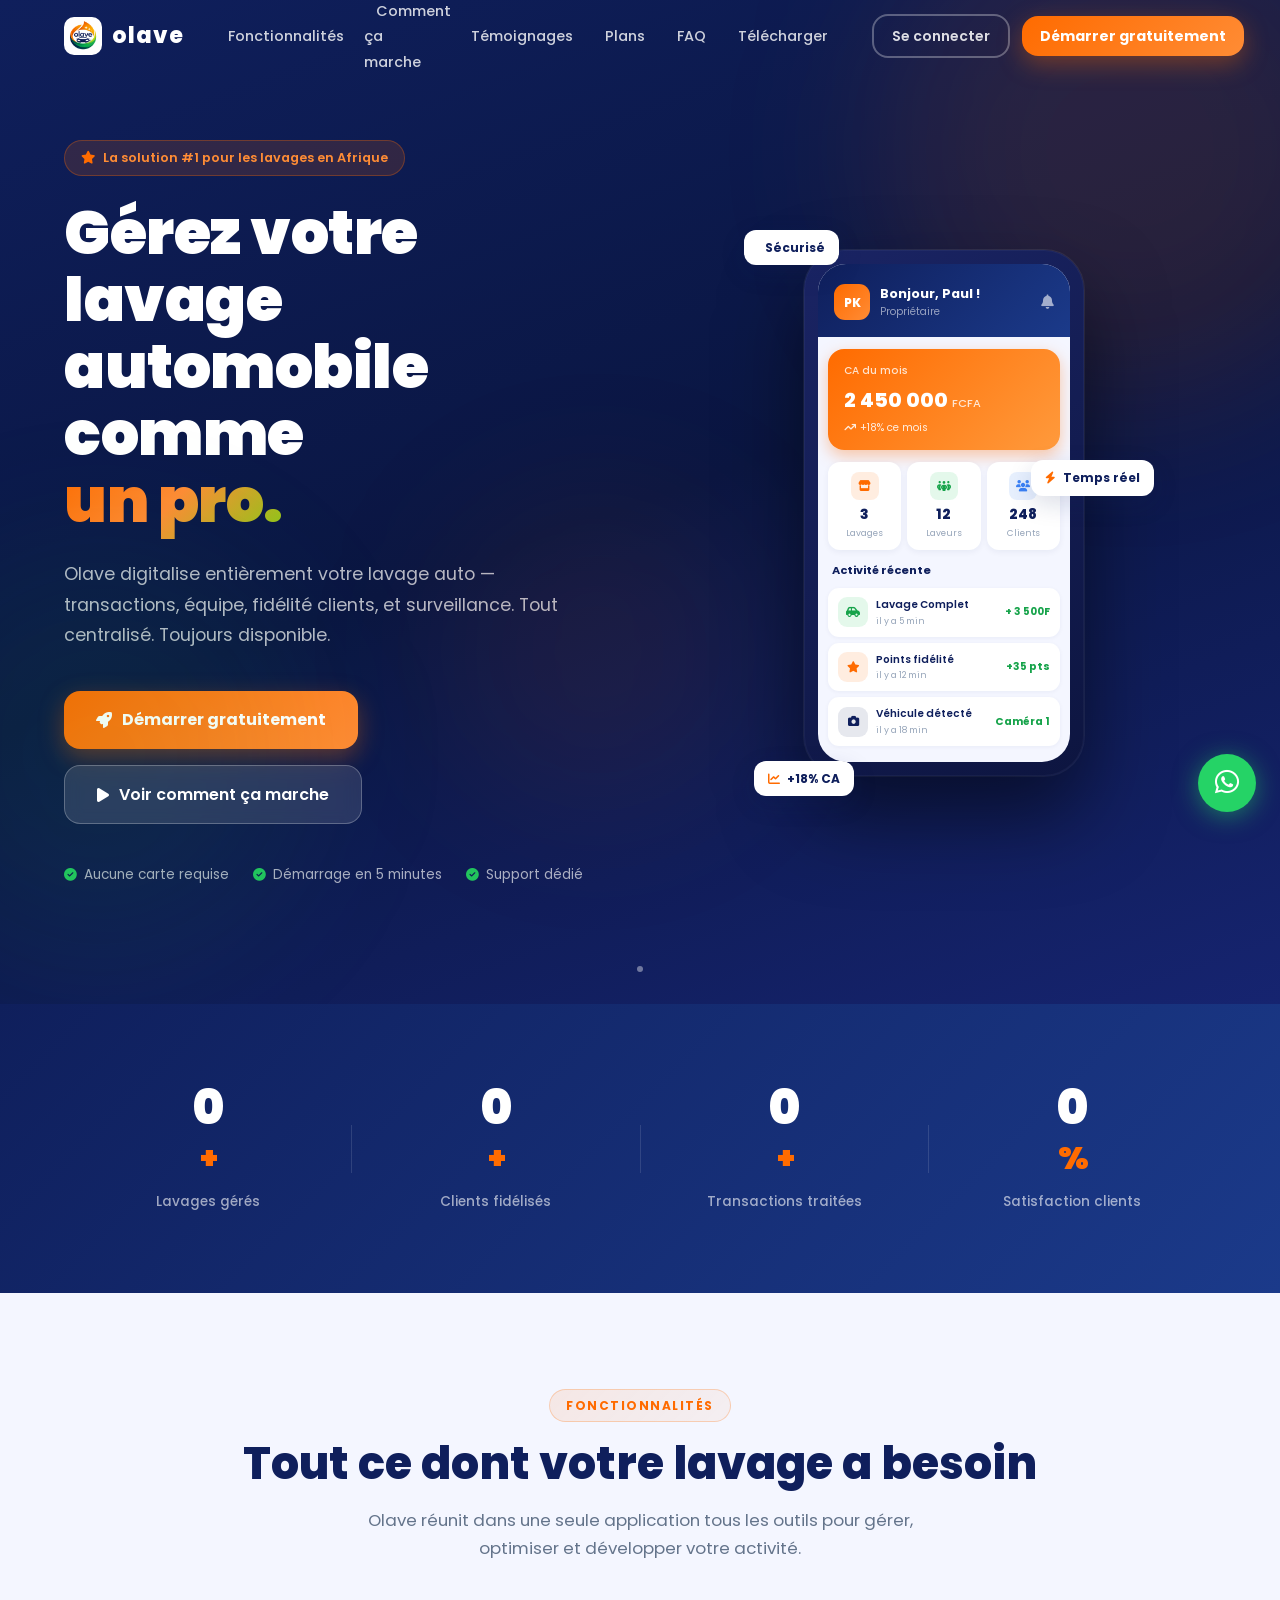
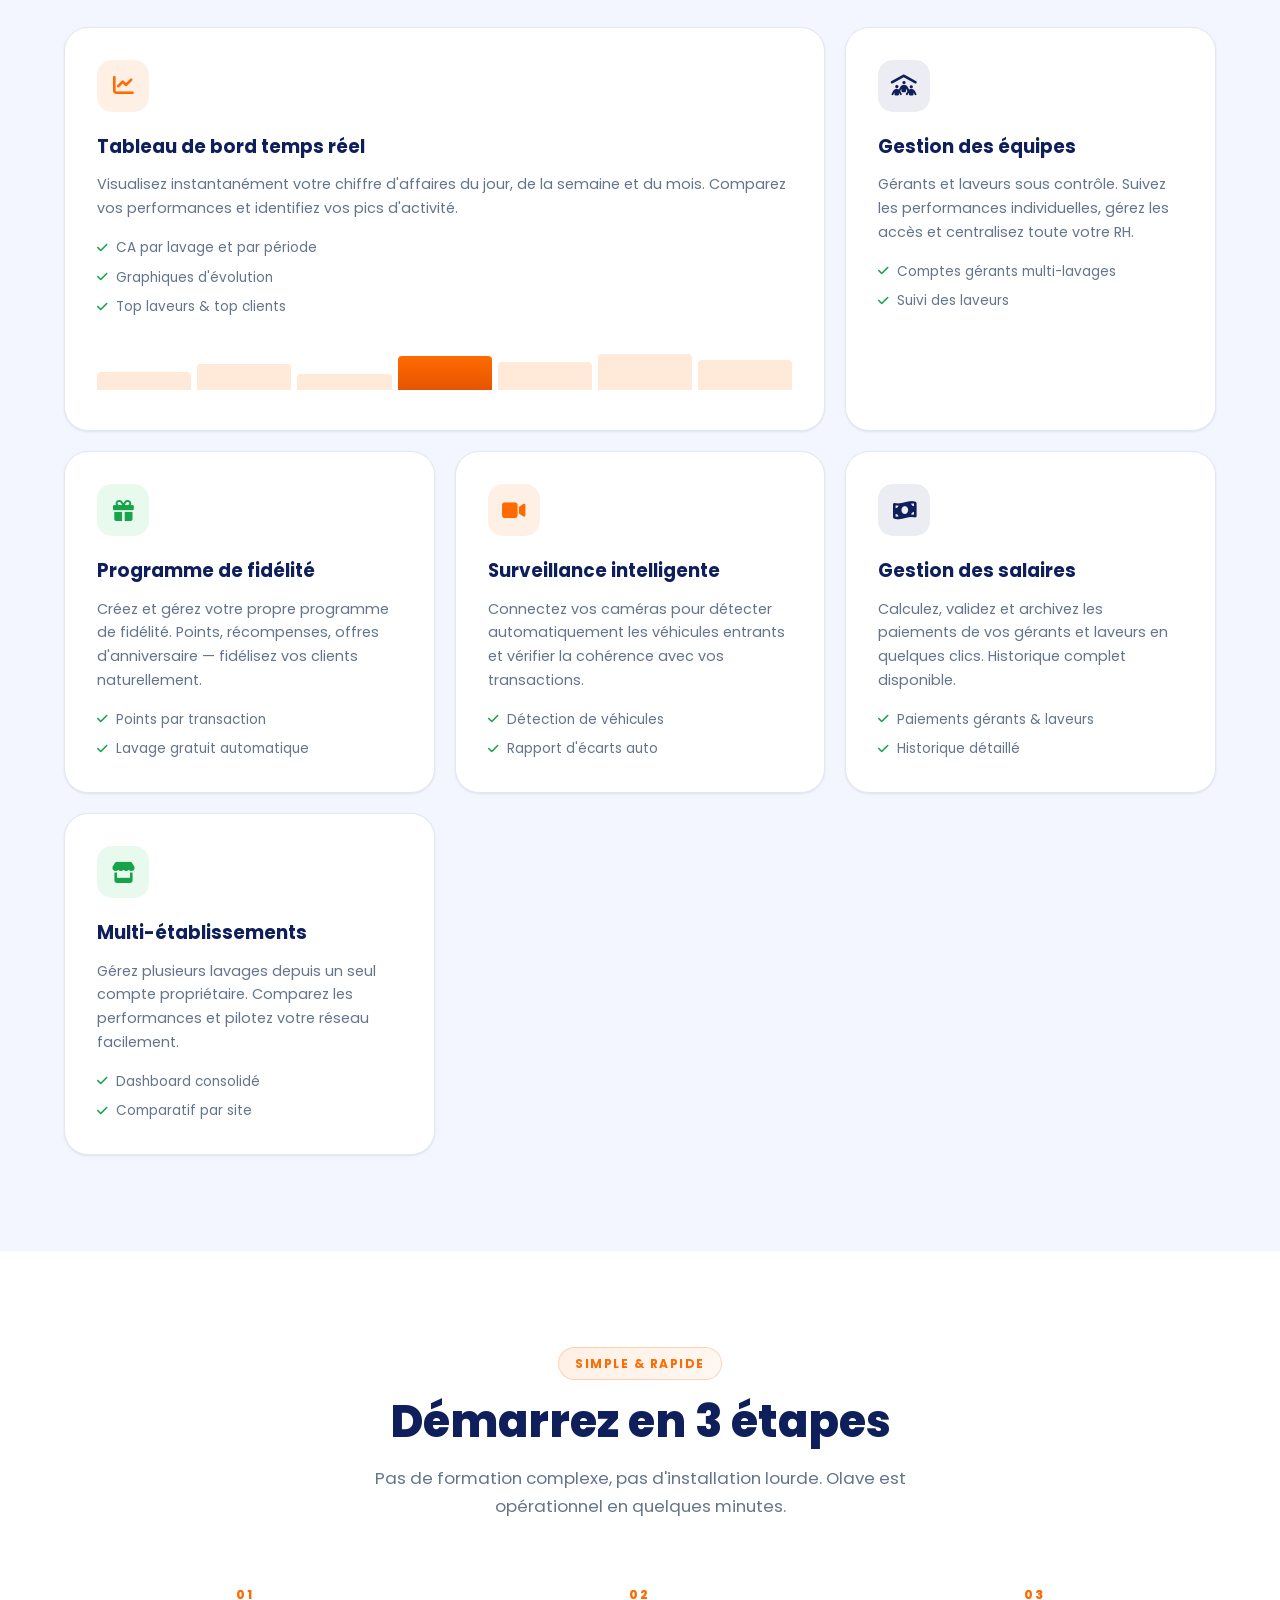
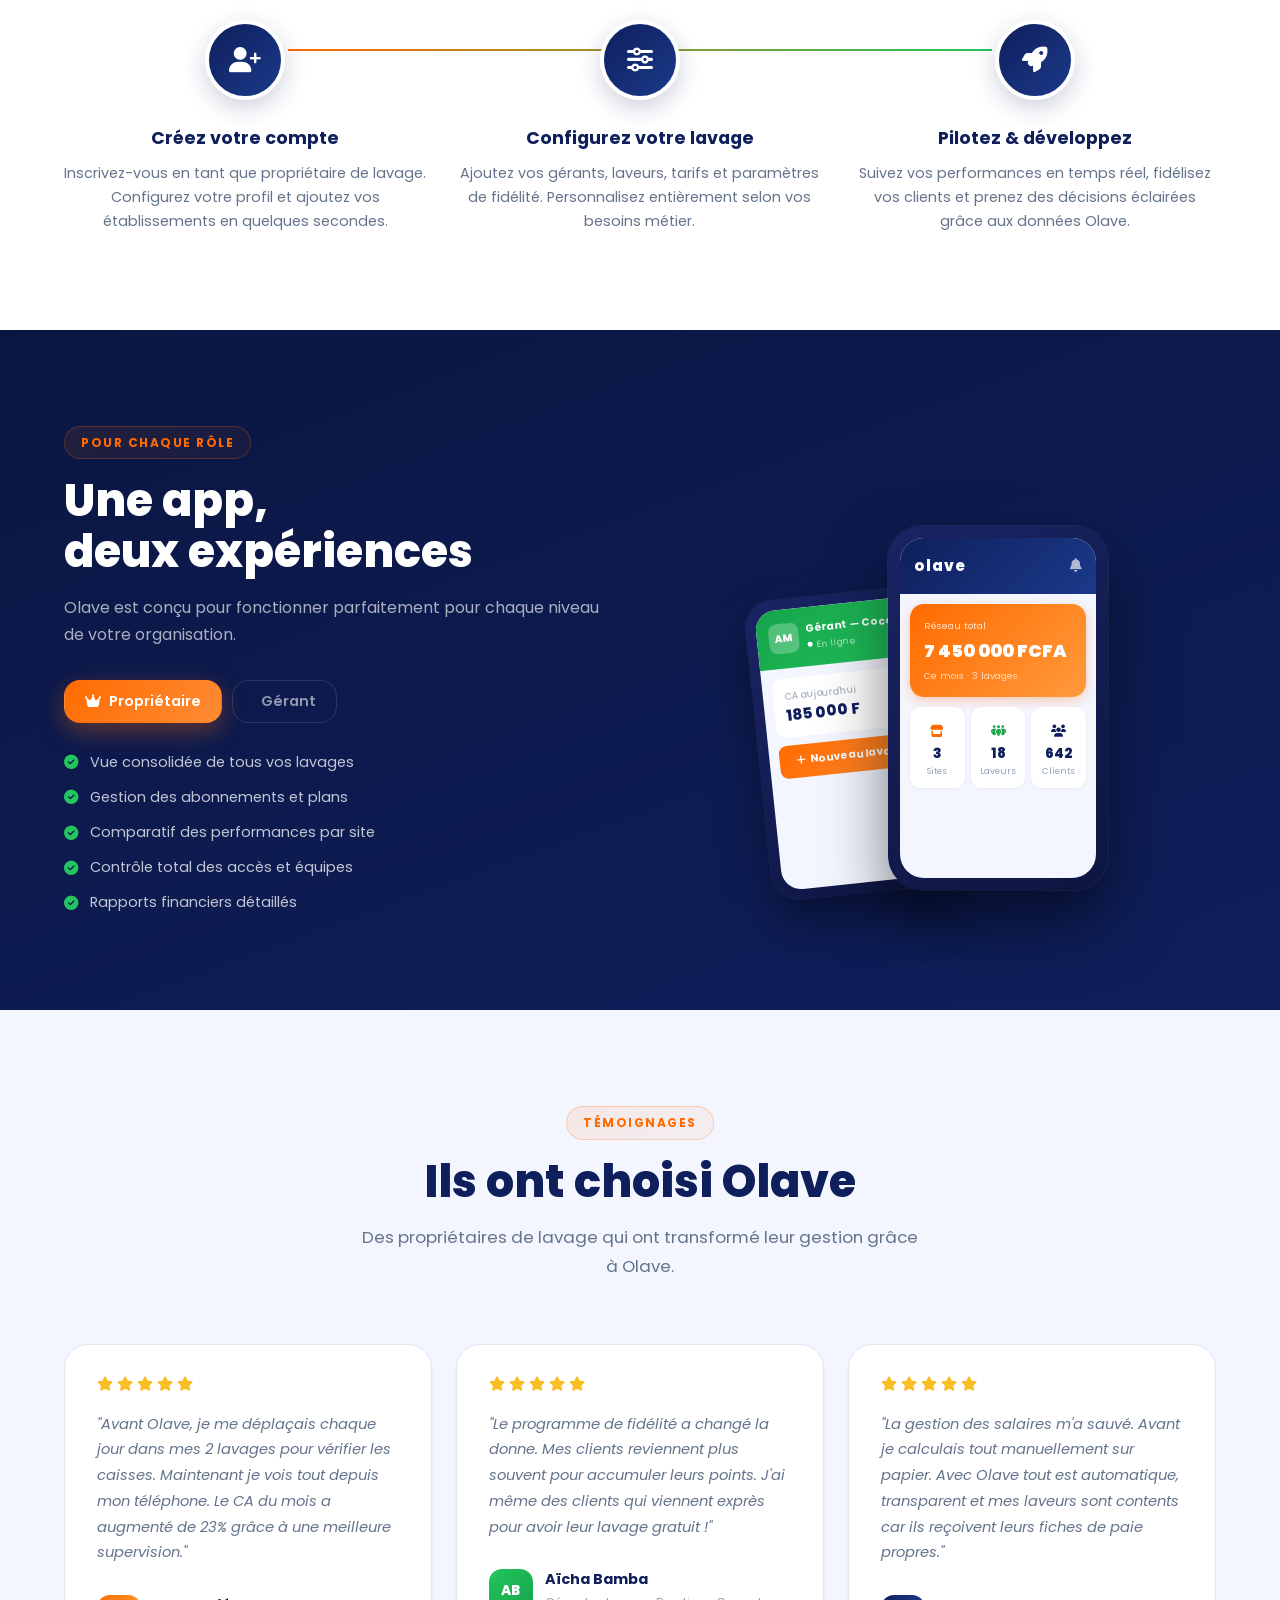
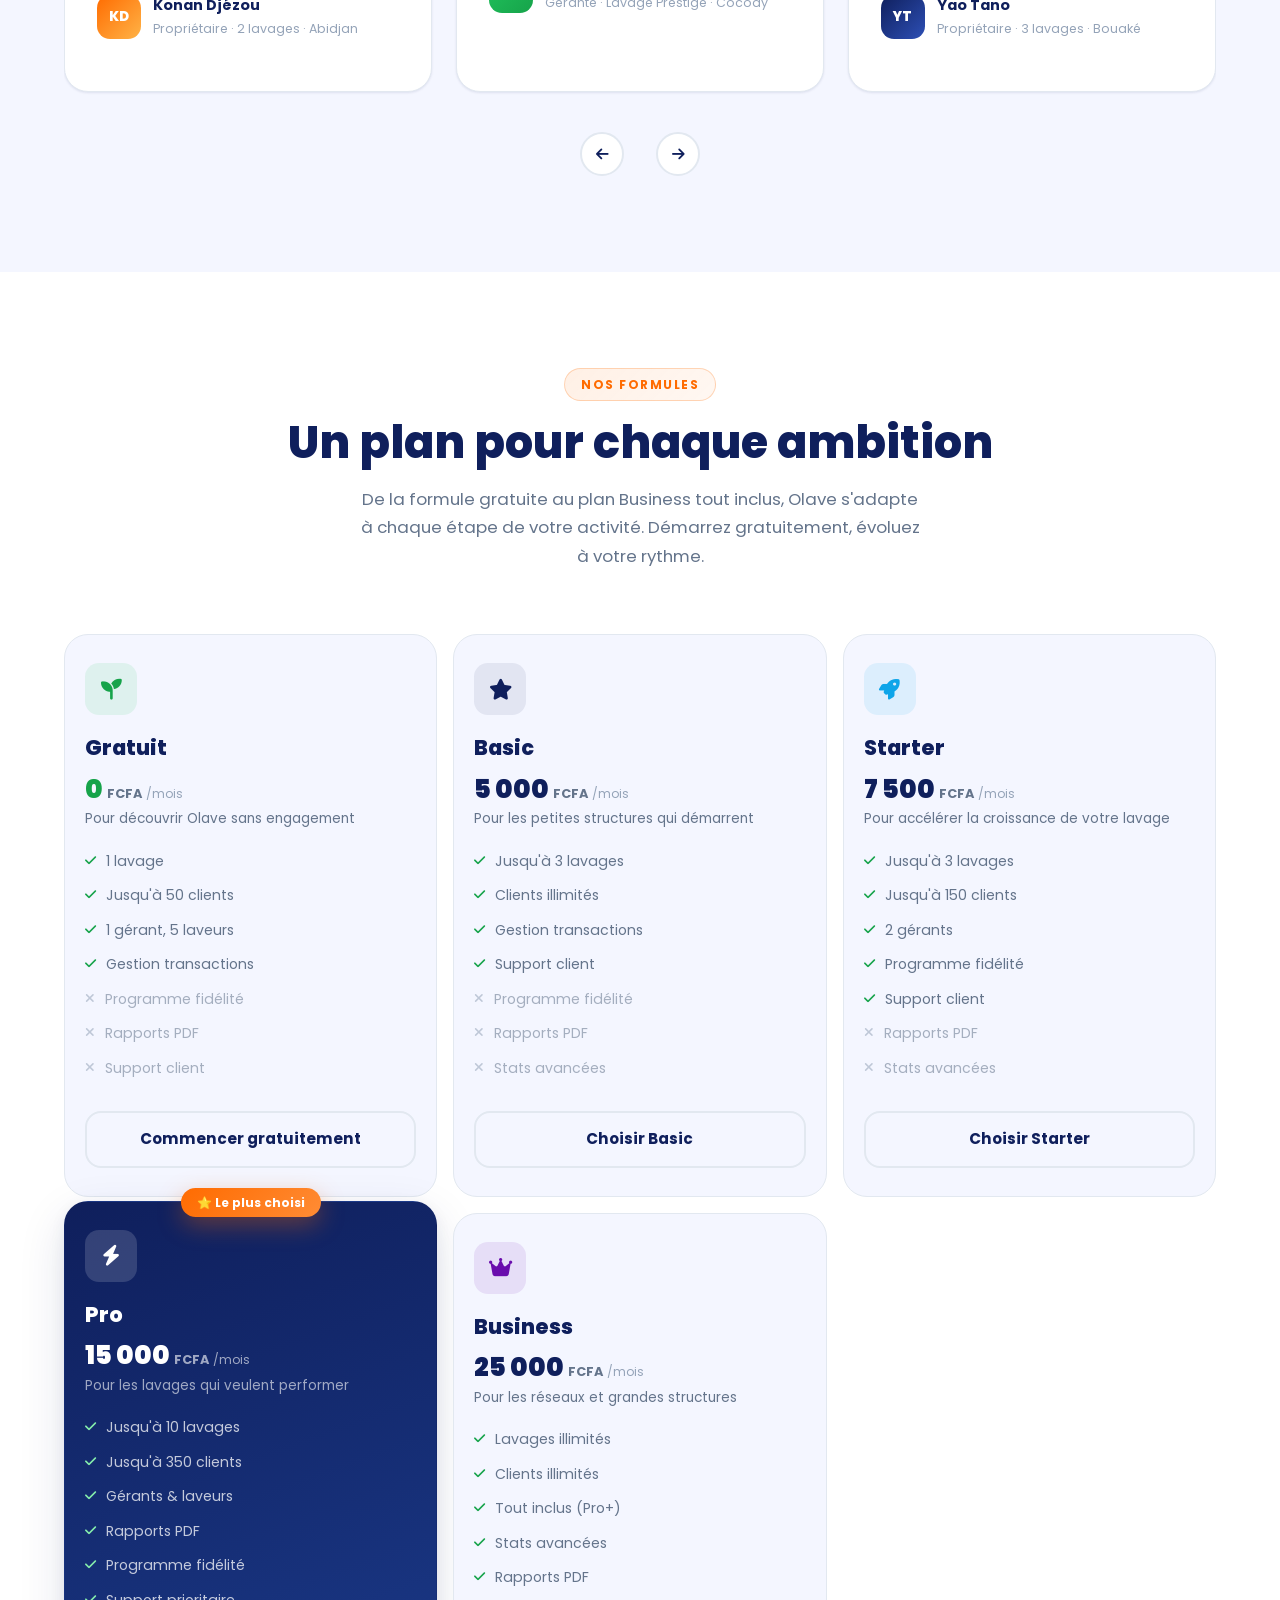
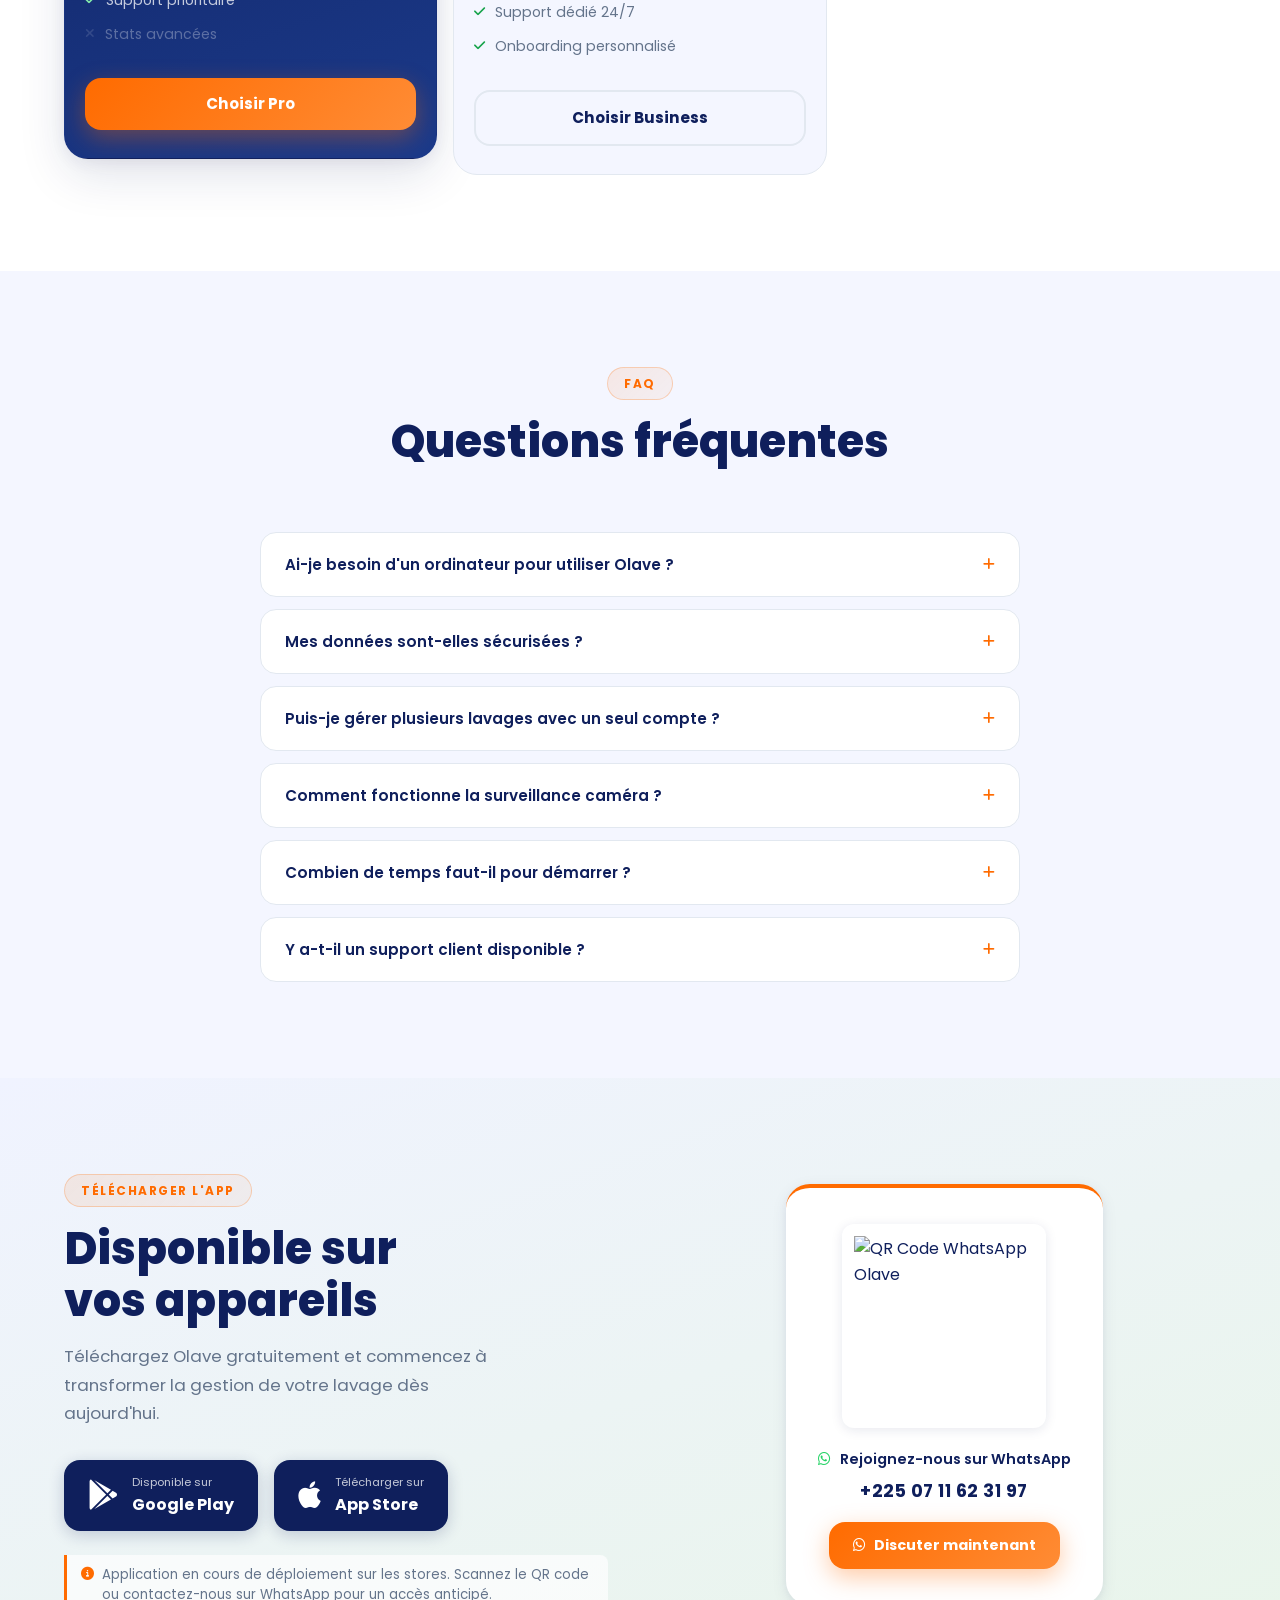
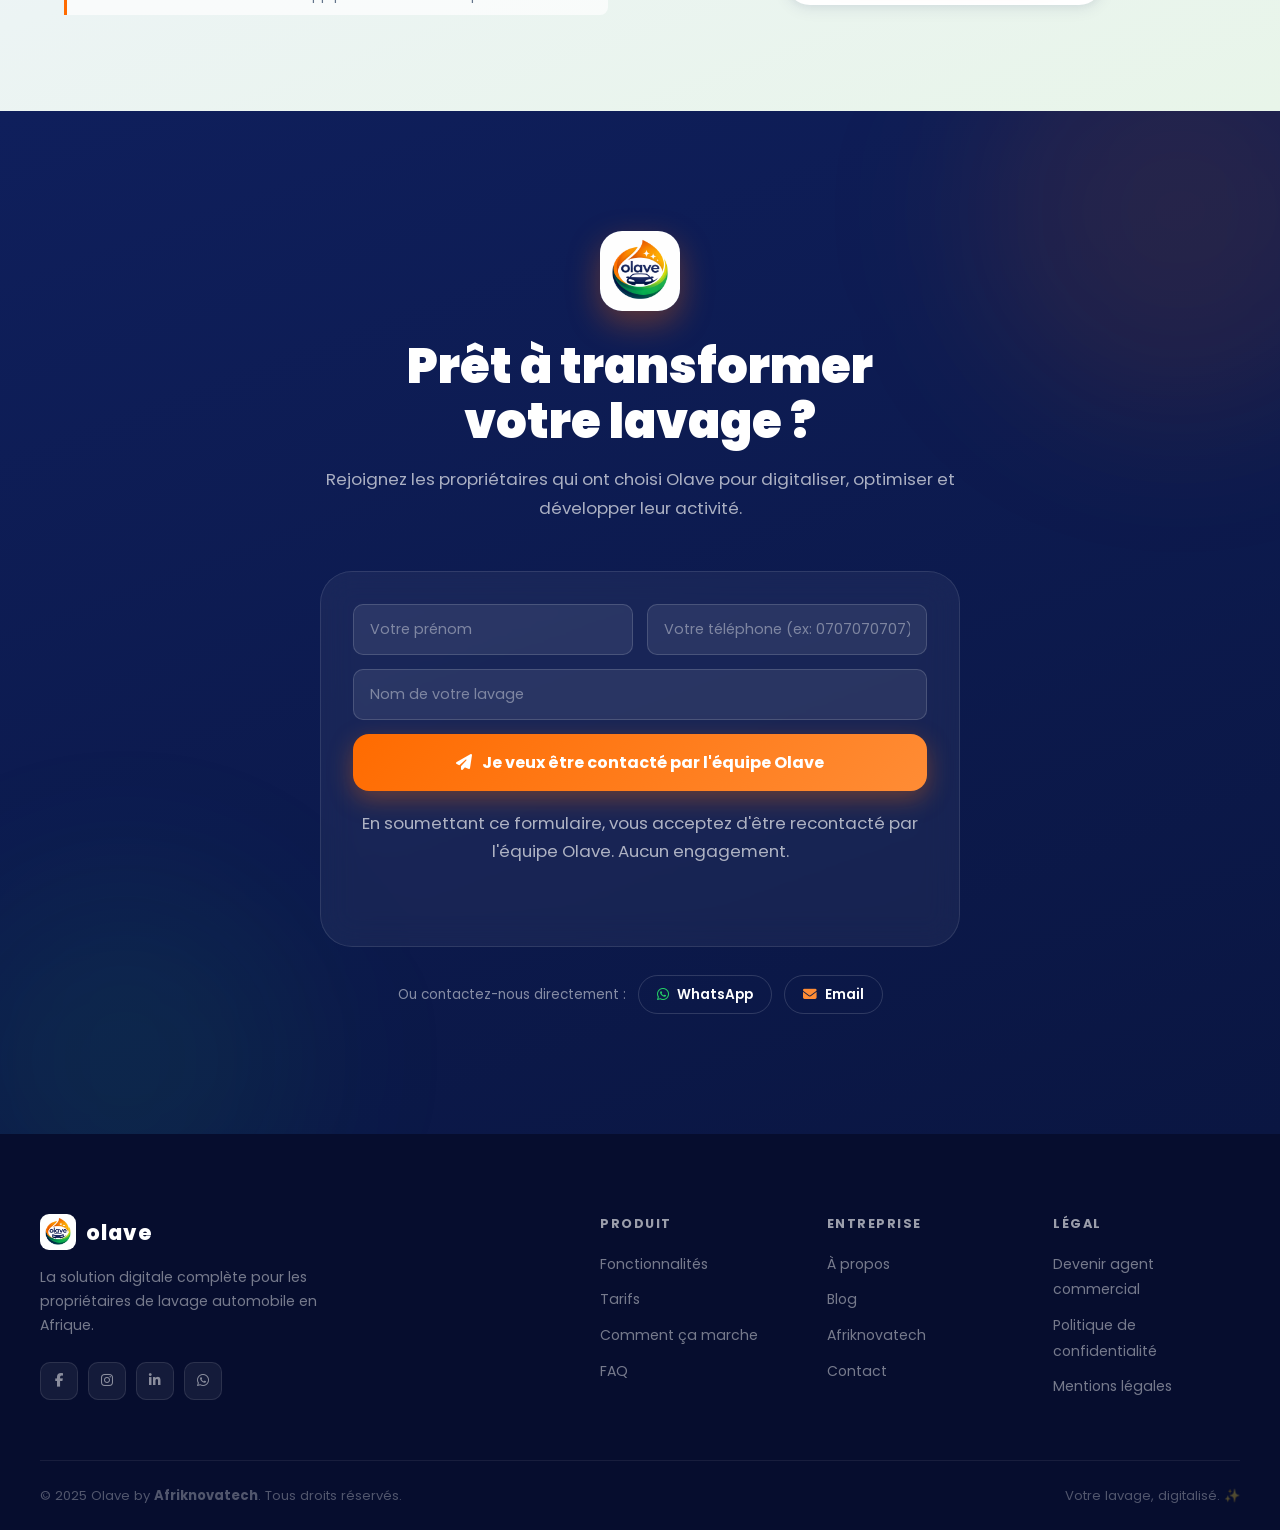
==== commit 9c7169ca: "Merge branch 'master' of https://github.com/marcdevfullstack-cloud/olave_ci" ====
--- a/index.html
+++ b/index.html
@@ -566,64 +566,132 @@
       <div class="section-header" data-aos="fade-up">
         <div class="section-tag">Nos formules</div>
         <h2 class="section-title">Un plan pour chaque ambition</h2>
-        <p class="section-subtitle">Quel que soit le stade de votre activité, Olave a une formule adaptée. Contactez-nous pour découvrir l'offre qui vous convient.</p>
+        <p class="section-subtitle">De la formule gratuite au plan Business tout inclus, Olave s'adapte à chaque étape de votre activité. Démarrez gratuitement, évoluez à votre rythme.</p>
       </div>
 
       <div class="plans-grid">
+
+        <!-- Gratuit -->
         <div class="plan-card" data-aos="fade-up" data-aos-delay="0">
           <div class="plan-header">
             <div class="plan-icon green"><i class="fa-solid fa-seedling"></i></div>
-            <h3>Starter</h3>
-            <p>Parfait pour démarrer votre digitalisation</p>
+            <h3>Gratuit</h3>
+            <div class="plan-price plan-price--free">
+              <span class="amount">0</span>
+              <span class="currency">FCFA</span>
+              <span class="period">/mois</span>
+            </div>
+            <p>Pour découvrir Olave sans engagement</p>
           </div>
           <ul class="plan-features">
             <li><i class="fa-solid fa-check"></i> 1 lavage</li>
+            <li><i class="fa-solid fa-check"></i> Jusqu'à 50 clients</li>
+            <li><i class="fa-solid fa-check"></i> 1 gérant, 5 laveurs</li>
             <li><i class="fa-solid fa-check"></i> Gestion transactions</li>
-            <li><i class="fa-solid fa-check"></i> 1 gérant inclus</li>
-            <li><i class="fa-solid fa-check"></i> Gestion clients</li>
-            <li><i class="fa-solid fa-check"></i> Historique 3 mois</li>
             <li class="plan-feature--off"><i class="fa-solid fa-xmark"></i> Programme fidélité</li>
-            <li class="plan-feature--off"><i class="fa-solid fa-xmark"></i> Surveillance caméra</li>
-          </ul>
-          <a href="#contact" class="plan-cta btn-outline">Commencer</a>
-        </div>
-
-        <div class="plan-card plan-card--popular" data-aos="fade-up" data-aos-delay="150">
+            <li class="plan-feature--off"><i class="fa-solid fa-xmark"></i> Rapports PDF</li>
+            <li class="plan-feature--off"><i class="fa-solid fa-xmark"></i> Support client</li>
+          </ul>
+          <a href="#contact" class="plan-cta btn-outline">Commencer gratuitement</a>
+        </div>
+
+        <!-- Basic -->
+        <div class="plan-card" data-aos="fade-up" data-aos-delay="75">
+          <div class="plan-header">
+            <div class="plan-icon navy"><i class="fa-solid fa-star"></i></div>
+            <h3>Basic</h3>
+            <div class="plan-price">
+              <span class="amount">5 000</span>
+              <span class="currency">FCFA</span>
+              <span class="period">/mois</span>
+            </div>
+            <p>Pour les petites structures qui démarrent</p>
+          </div>
+          <ul class="plan-features">
+            <li><i class="fa-solid fa-check"></i> Jusqu'à 3 lavages</li>
+            <li><i class="fa-solid fa-check"></i> Clients illimités</li>
+            <li><i class="fa-solid fa-check"></i> Gestion transactions</li>
+            <li><i class="fa-solid fa-check"></i> Support client</li>
+            <li class="plan-feature--off"><i class="fa-solid fa-xmark"></i> Programme fidélité</li>
+            <li class="plan-feature--off"><i class="fa-solid fa-xmark"></i> Rapports PDF</li>
+            <li class="plan-feature--off"><i class="fa-solid fa-xmark"></i> Stats avancées</li>
+          </ul>
+          <a href="#contact" class="plan-cta btn-outline">Choisir Basic</a>
+        </div>
+
+        <!-- Starter -->
+        <div class="plan-card" data-aos="fade-up" data-aos-delay="150">
+          <div class="plan-header">
+            <div class="plan-icon blue"><i class="fa-solid fa-rocket"></i></div>
+            <h3>Starter</h3>
+            <div class="plan-price">
+              <span class="amount">7 500</span>
+              <span class="currency">FCFA</span>
+              <span class="period">/mois</span>
+            </div>
+            <p>Pour accélérer la croissance de votre lavage</p>
+          </div>
+          <ul class="plan-features">
+            <li><i class="fa-solid fa-check"></i> Jusqu'à 3 lavages</li>
+            <li><i class="fa-solid fa-check"></i> Jusqu'à 150 clients</li>
+            <li><i class="fa-solid fa-check"></i> 2 gérants</li>
+            <li><i class="fa-solid fa-check"></i> Programme fidélité</li>
+            <li><i class="fa-solid fa-check"></i> Support client</li>
+            <li class="plan-feature--off"><i class="fa-solid fa-xmark"></i> Rapports PDF</li>
+            <li class="plan-feature--off"><i class="fa-solid fa-xmark"></i> Stats avancées</li>
+          </ul>
+          <a href="#contact" class="plan-cta btn-outline">Choisir Starter</a>
+        </div>
+
+        <!-- Pro (populaire) -->
+        <div class="plan-card plan-card--popular" data-aos="fade-up" data-aos-delay="225">
           <div class="plan-popular-badge">⭐ Le plus choisi</div>
           <div class="plan-header">
             <div class="plan-icon orange"><i class="fa-solid fa-bolt"></i></div>
             <h3>Pro</h3>
+            <div class="plan-price">
+              <span class="amount">15 000</span>
+              <span class="currency">FCFA</span>
+              <span class="period">/mois</span>
+            </div>
             <p>Pour les lavages qui veulent performer</p>
           </div>
           <ul class="plan-features">
-            <li><i class="fa-solid fa-check"></i> Jusqu'à 3 lavages</li>
-            <li><i class="fa-solid fa-check"></i> Gérants illimités</li>
-            <li><i class="fa-solid fa-check"></i> Programme fidélité complet</li>
-            <li><i class="fa-solid fa-check"></i> Gestion salaires</li>
-            <li><i class="fa-solid fa-check"></i> Statistiques avancées</li>
-            <li><i class="fa-solid fa-check"></i> Historique illimité</li>
-            <li class="plan-feature--off"><i class="fa-solid fa-xmark"></i> Surveillance caméra</li>
-          </ul>
-          <a href="#contact" class="plan-cta btn-primary">Commencer</a>
-        </div>
-
+            <li><i class="fa-solid fa-check"></i> Jusqu'à 10 lavages</li>
+            <li><i class="fa-solid fa-check"></i> Jusqu'à 350 clients</li>
+            <li><i class="fa-solid fa-check"></i> Gérants & laveurs</li>
+            <li><i class="fa-solid fa-check"></i> Rapports PDF</li>
+            <li><i class="fa-solid fa-check"></i> Programme fidélité</li>
+            <li><i class="fa-solid fa-check"></i> Support prioritaire</li>
+            <li class="plan-feature--off"><i class="fa-solid fa-xmark"></i> Stats avancées</li>
+          </ul>
+          <a href="#contact" class="plan-cta btn-primary">Choisir Pro</a>
+        </div>
+
+        <!-- Business -->
         <div class="plan-card" data-aos="fade-up" data-aos-delay="300">
           <div class="plan-header">
-            <div class="plan-icon navy"><i class="fa-solid fa-crown"></i></div>
-            <h3>Enterprise</h3>
+            <div class="plan-icon purple"><i class="fa-solid fa-crown"></i></div>
+            <h3>Business</h3>
+            <div class="plan-price">
+              <span class="amount">25 000</span>
+              <span class="currency">FCFA</span>
+              <span class="period">/mois</span>
+            </div>
             <p>Pour les réseaux et grandes structures</p>
           </div>
           <ul class="plan-features">
             <li><i class="fa-solid fa-check"></i> Lavages illimités</li>
-            <li><i class="fa-solid fa-check"></i> Tout le plan Pro</li>
-            <li><i class="fa-solid fa-check"></i> Surveillance caméra IA</li>
-            <li><i class="fa-solid fa-check"></i> API & intégrations</li>
-            <li><i class="fa-solid fa-check"></i> Support prioritaire 24/7</li>
-            <li><i class="fa-solid fa-check"></i> Onboarding dédié</li>
-            <li><i class="fa-solid fa-check"></i> Rapports personnalisés</li>
-          </ul>
-          <a href="#contact" class="plan-cta btn-outline">Nous contacter</a>
-        </div>
+            <li><i class="fa-solid fa-check"></i> Clients illimités</li>
+            <li><i class="fa-solid fa-check"></i> Tout inclus (Pro+)</li>
+            <li><i class="fa-solid fa-check"></i> Stats avancées</li>
+            <li><i class="fa-solid fa-check"></i> Rapports PDF</li>
+            <li><i class="fa-solid fa-check"></i> Support dédié 24/7</li>
+            <li><i class="fa-solid fa-check"></i> Onboarding personnalisé</li>
+          </ul>
+          <a href="#contact" class="plan-cta btn-outline">Choisir Business</a>
+        </div>
+
       </div>
     </div>
   </section>
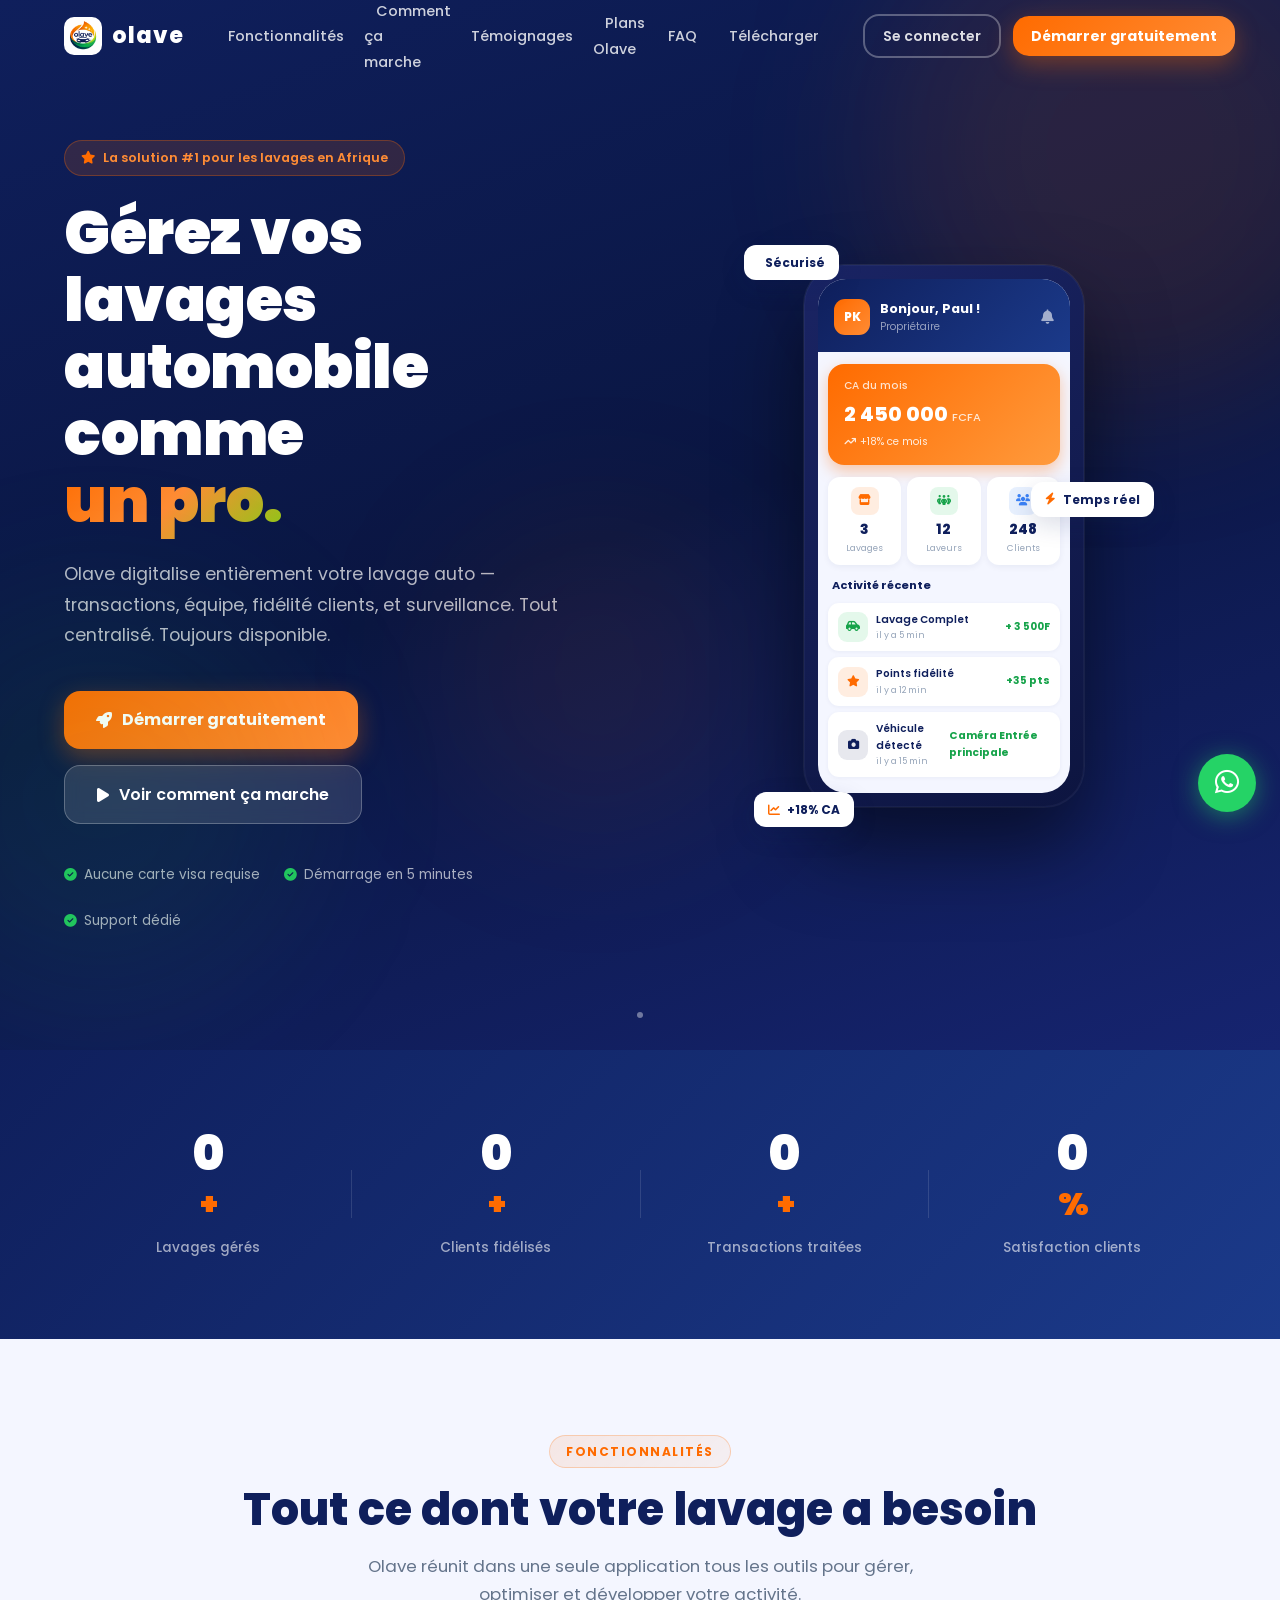
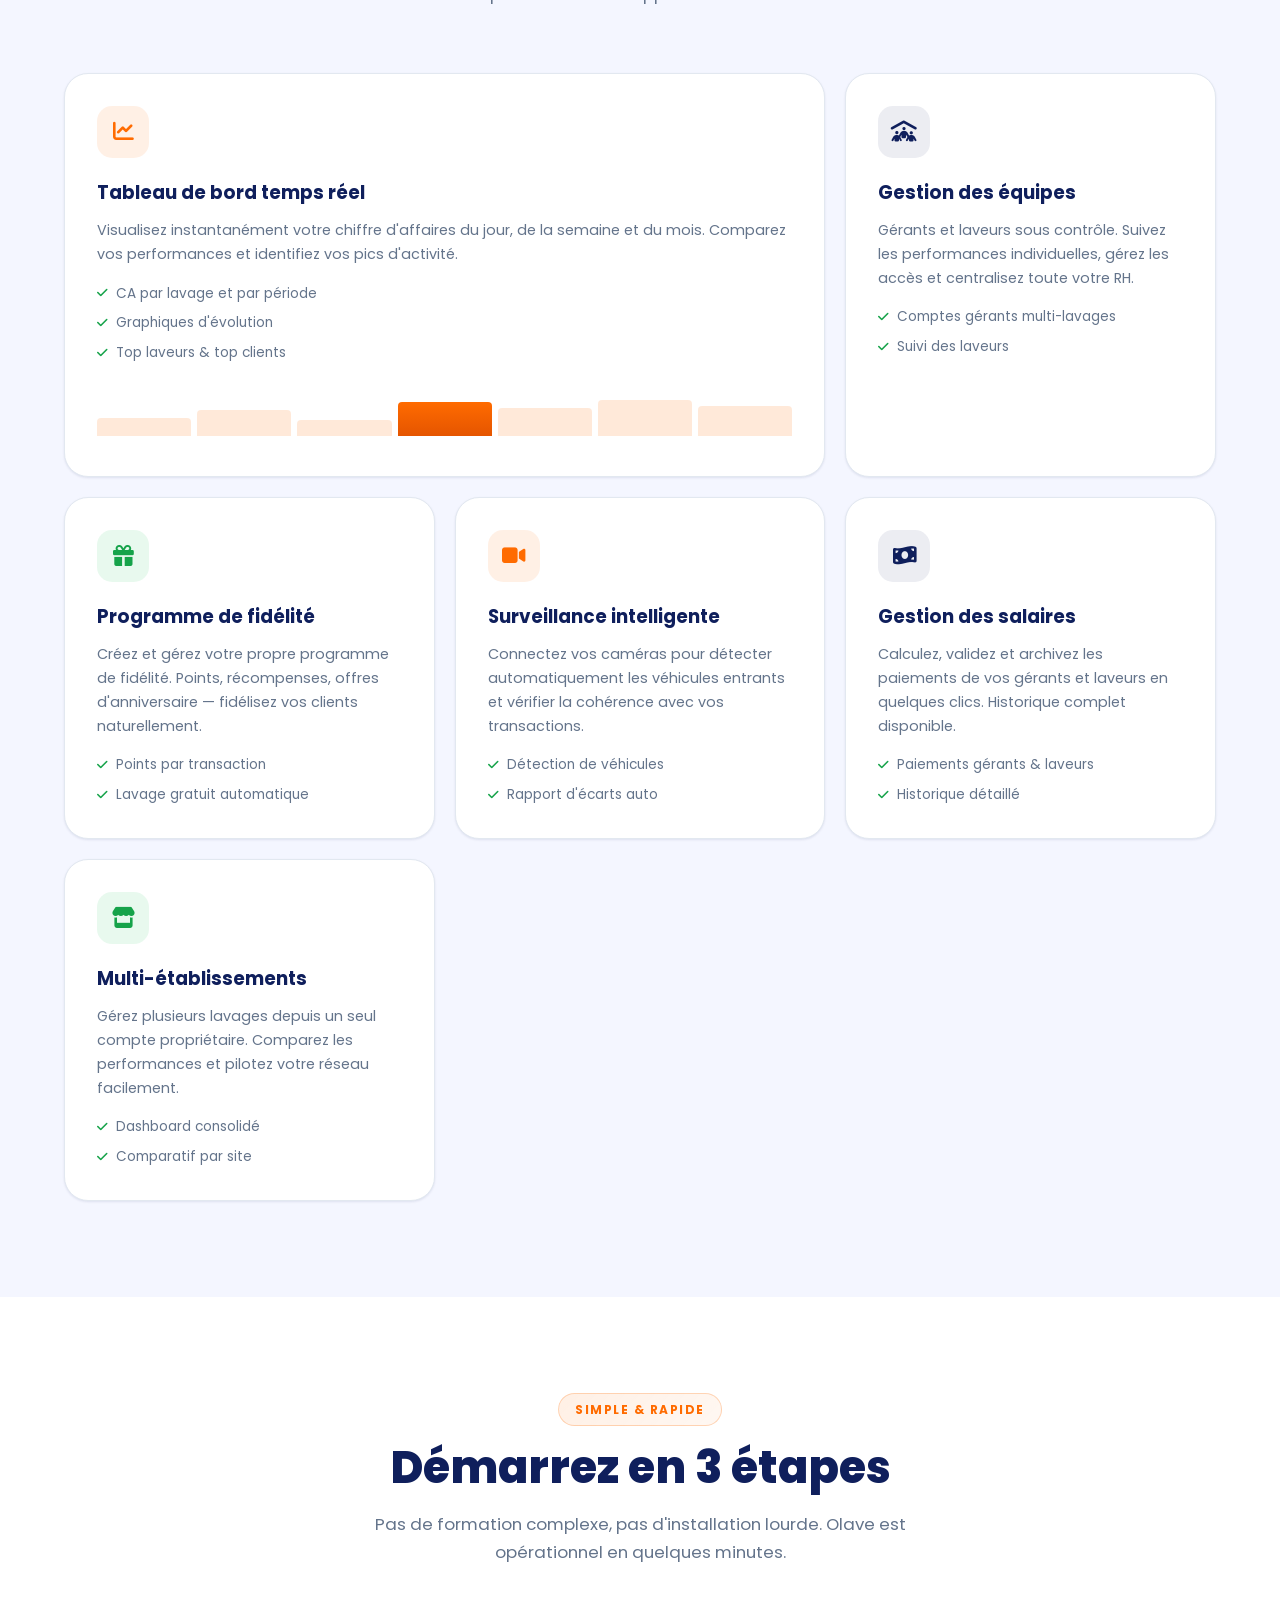
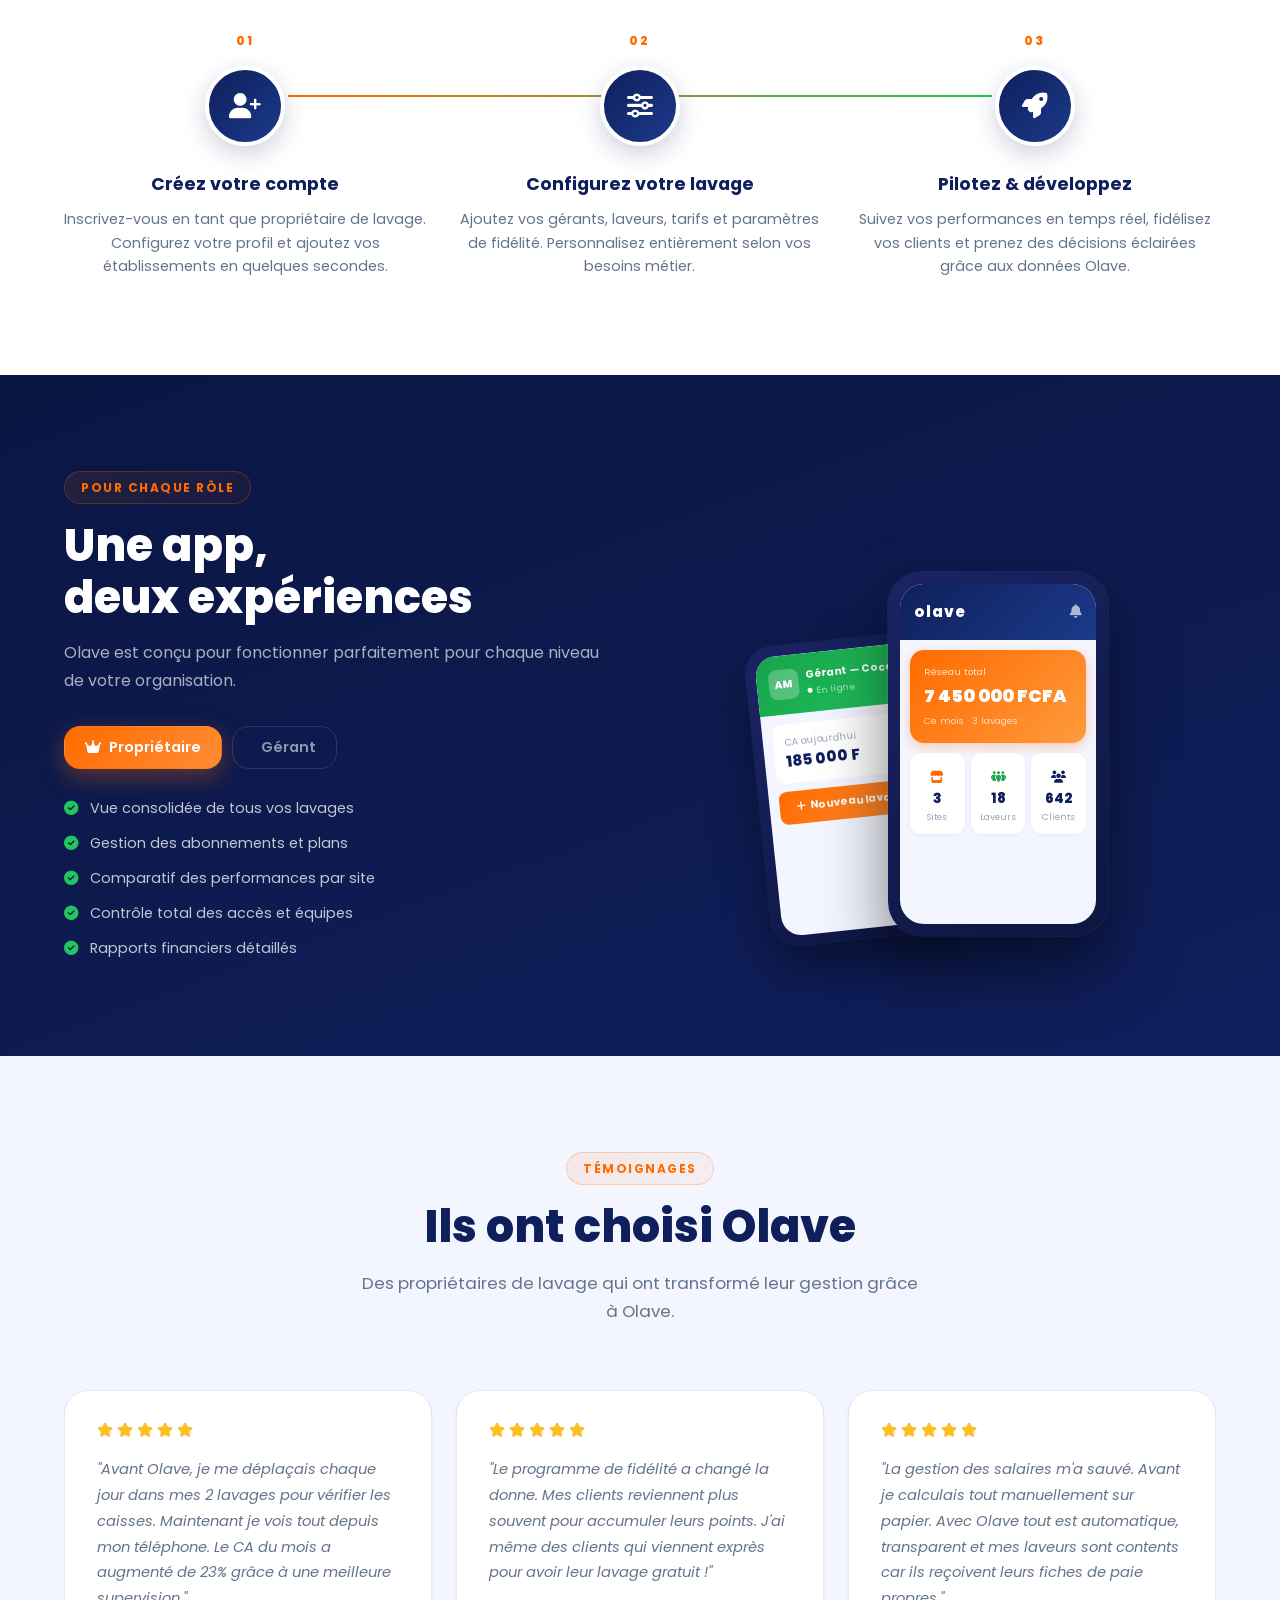
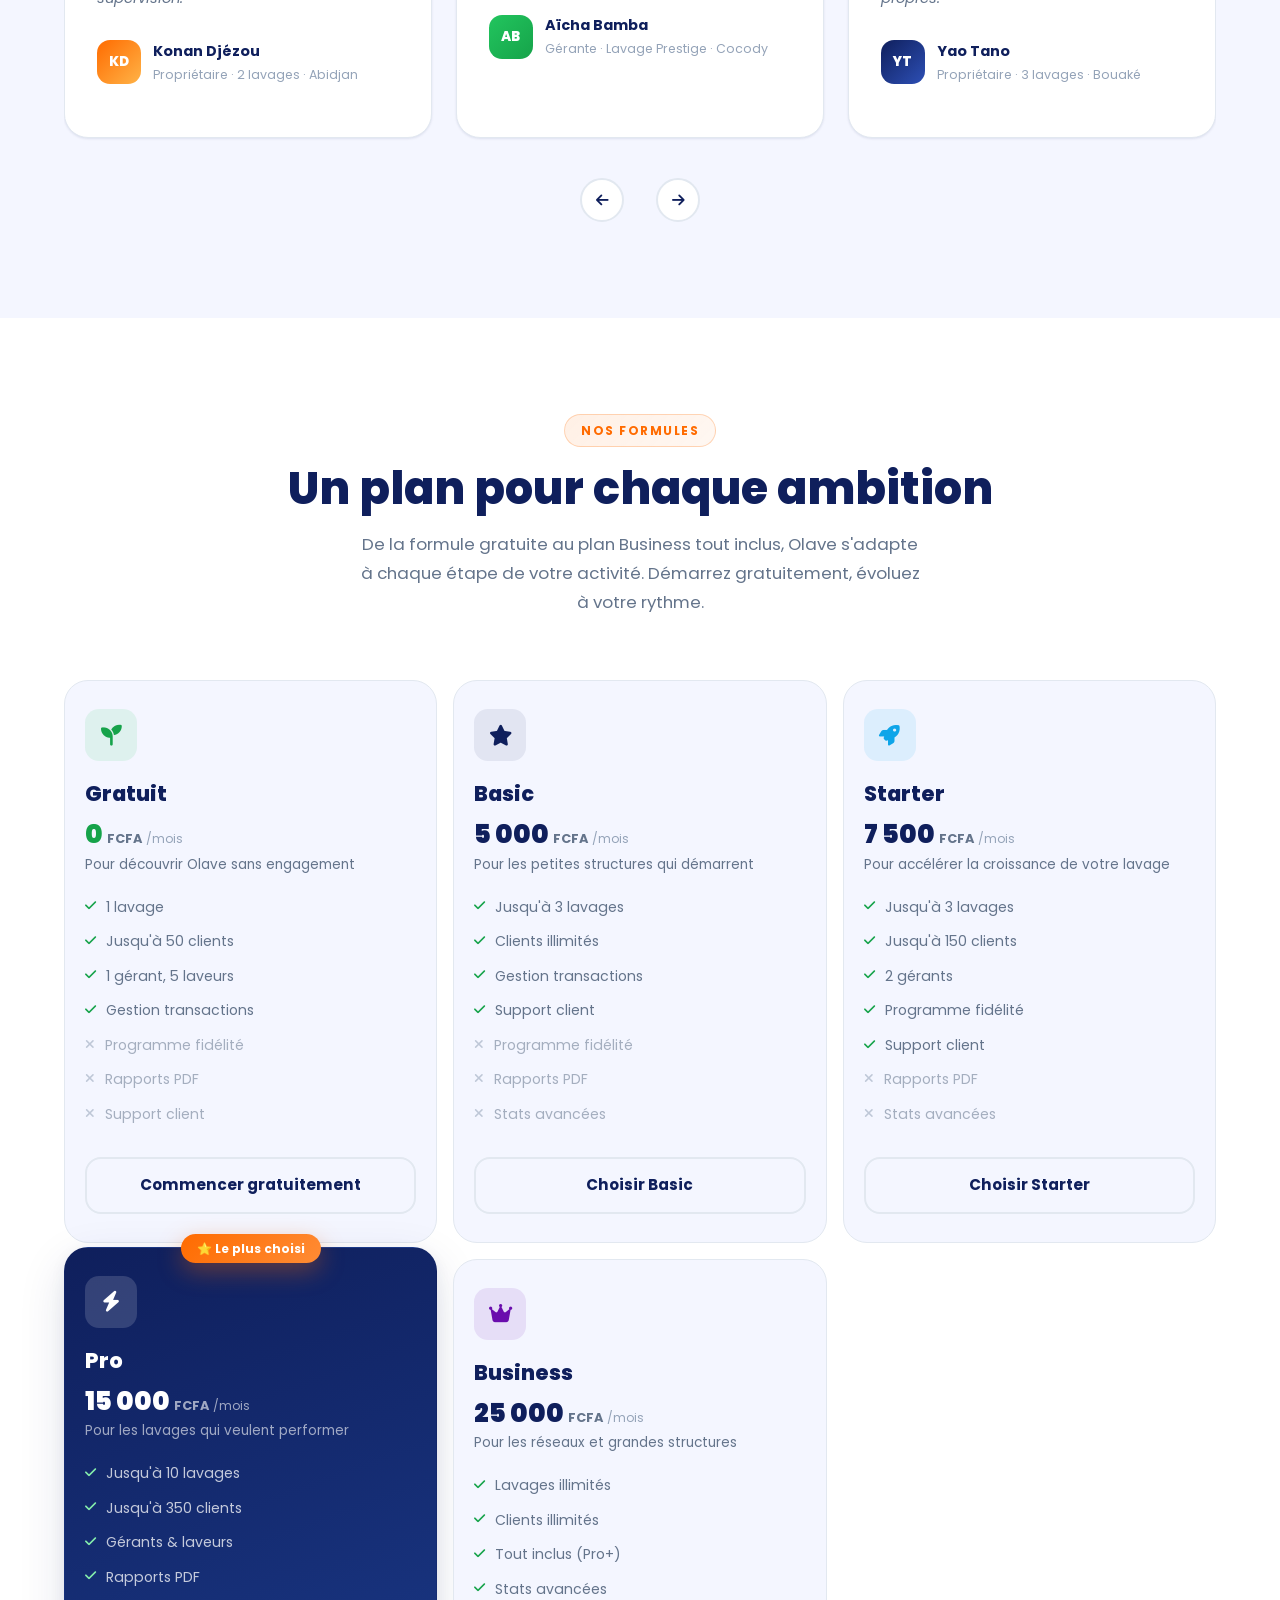
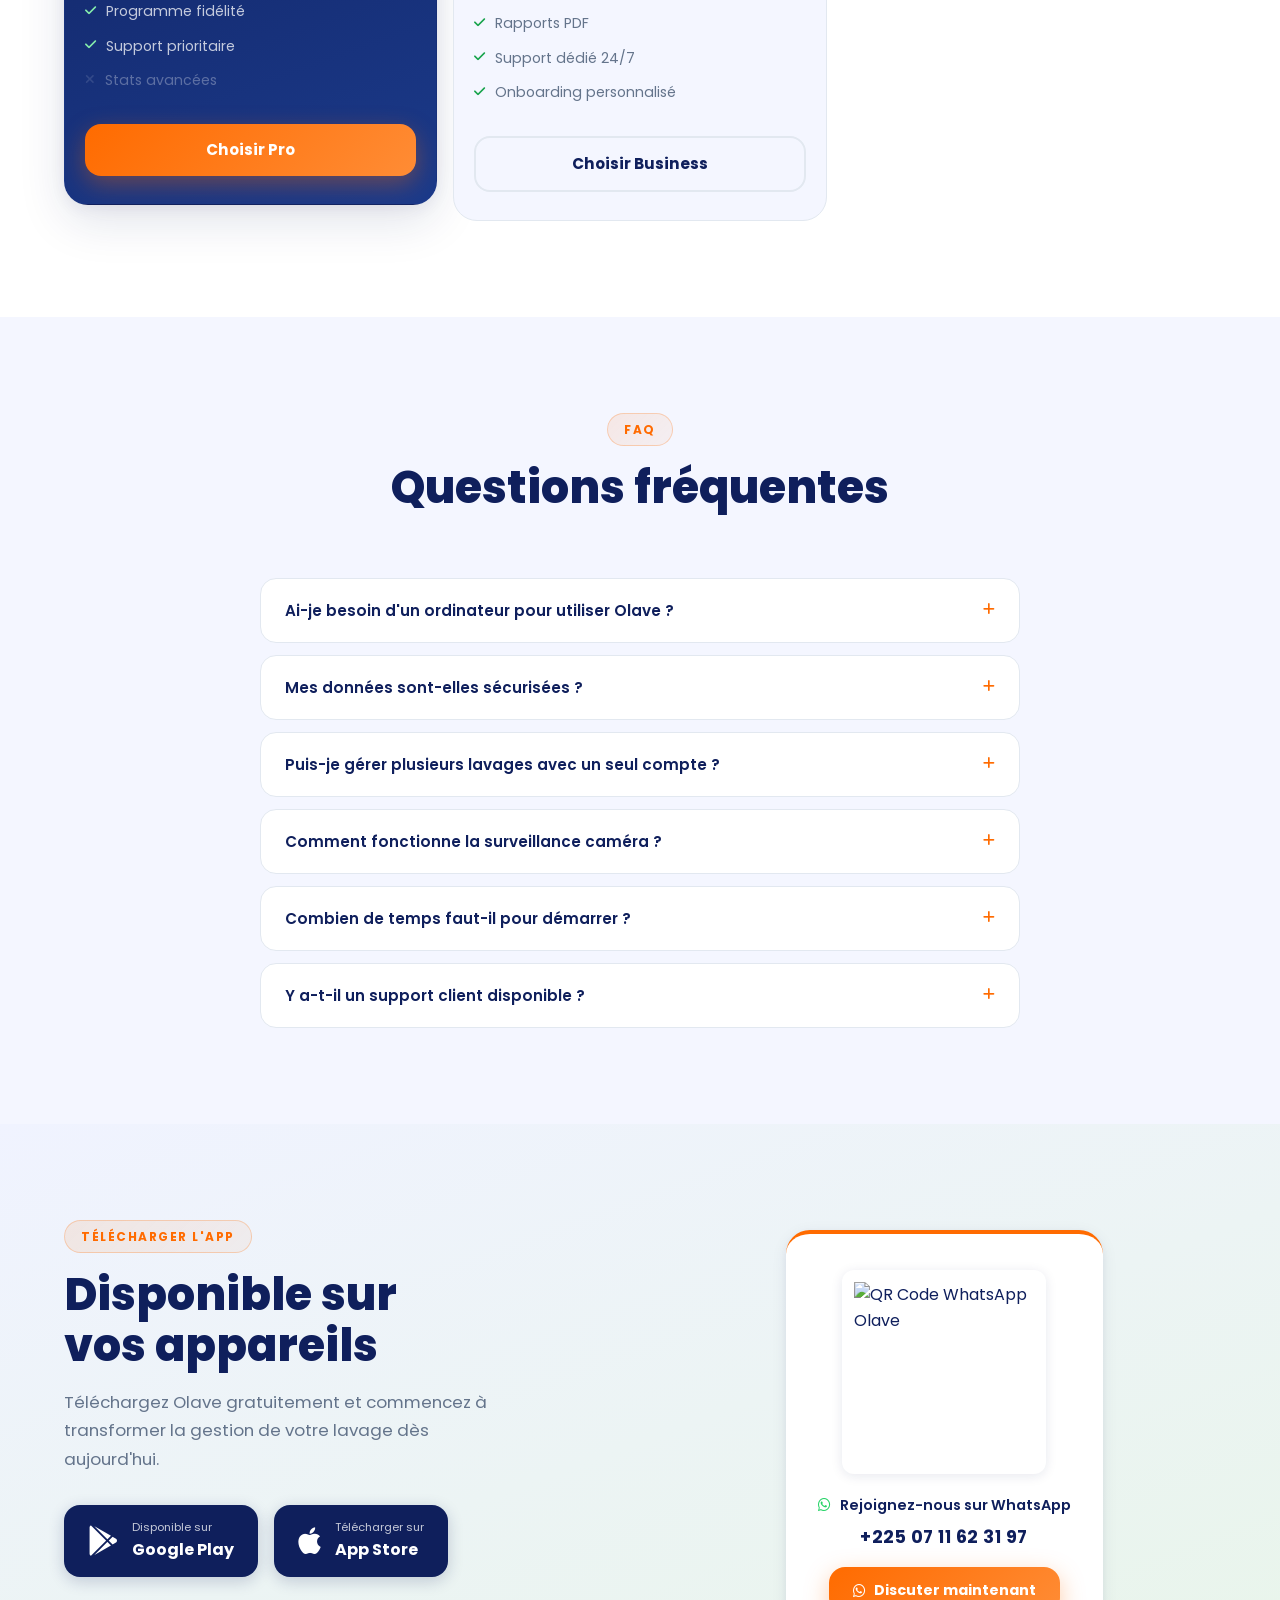
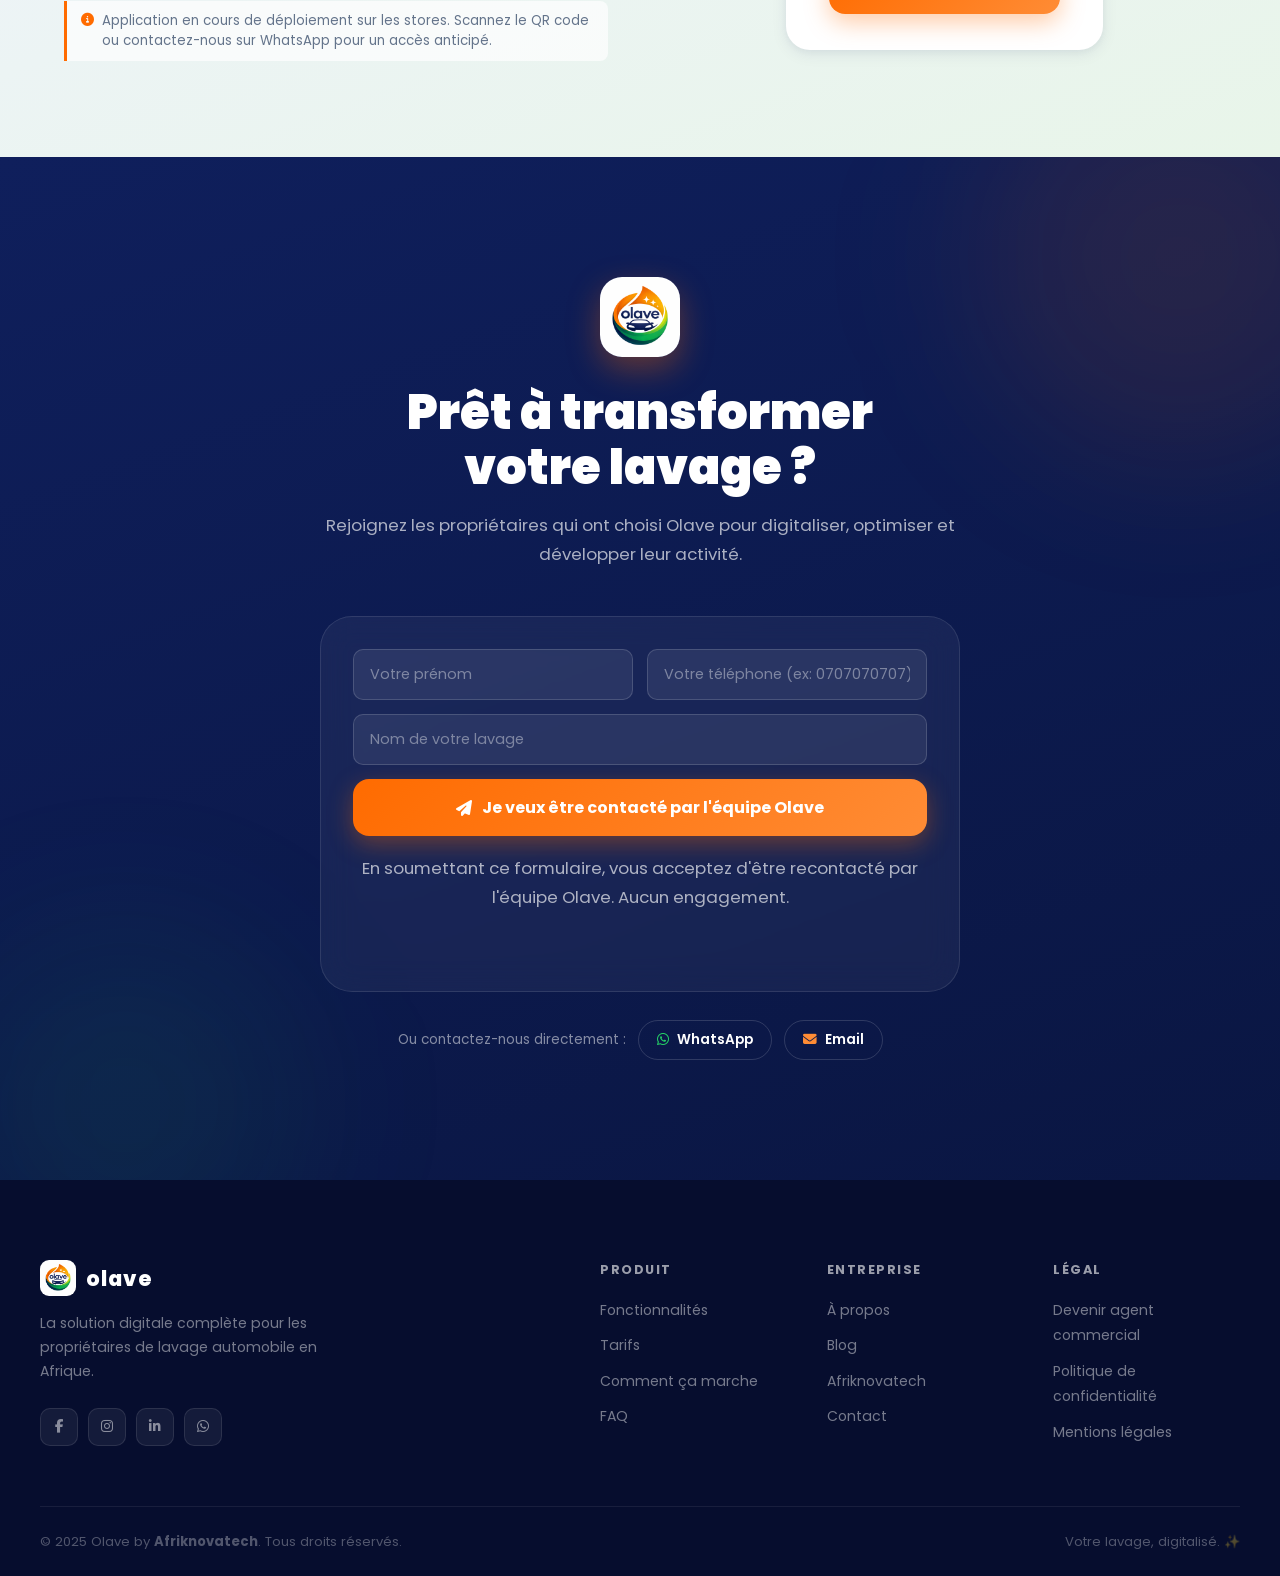
==== commit ef608dc6: "Amelioration de la landingpage olave-ci" ====
--- a/index.html
+++ b/index.html
@@ -34,7 +34,7 @@
         <li><a href="#features">Fonctionnalités</a></li>
         <li><a href="#how-it-works">Comment ça marche</a></li>
         <li><a href="#testimonials">Témoignages</a></li>
-        <li><a href="#plans">Plans</a></li>
+        <li><a href="#plans">Plans Olave</a></li>
         <li><a href="#faq">FAQ</a></li>
         <li><a href="#download">Télécharger</a></li>
       </ul>
@@ -65,7 +65,7 @@
         </div>
 
         <h1 class="hero-title">
-          Gérez votre lavage<br />
+          Gérez vos lavages<br />
           automobile comme<br />
           <span class="gradient-text">un pro.</span>
         </h1>
@@ -90,7 +90,7 @@
         <div class="hero-trust">
           <div class="trust-item">
             <i class="fa-solid fa-check-circle"></i>
-            <span>Aucune carte requise</span>
+            <span>Aucune carte visa requise</span>
           </div>
           <div class="trust-item">
             <i class="fa-solid fa-check-circle"></i>
@@ -167,9 +167,9 @@
                   <div class="app-act-icon navy"><i class="fa-solid fa-camera"></i></div>
                   <div class="app-act-info">
                     <div class="app-act-name">Véhicule détecté</div>
-                    <div class="app-act-time">il y a 18 min</div>
+                    <div class="app-act-time">il y a 15 min</div>
                   </div>
-                  <div class="app-act-amount">Caméra 1</div>
+                  <div class="app-act-amount">Caméra Entrée principale</div>
                 </div>
               </div>
             </div>
@@ -858,7 +858,7 @@
         <a href="https://wa.me/2250711623197" target="_blank" class="contact-chip whatsapp">
           <i class="fa-brands fa-whatsapp"></i> WhatsApp
         </a>
-        <a href="mailto:contact@afriknovatech.com" class="contact-chip email">
+        <a href="mailto:afriknovatech.com" class="contact-chip email">
           <i class="fa-solid fa-envelope"></i> Email
         </a>
       </div>
@@ -875,7 +875,7 @@
         </div>
         <p>La solution digitale complète pour les propriétaires de lavage automobile en Afrique.</p>
         <div class="footer-socials">
-          <a href="#" aria-label="Facebook"><i class="fa-brands fa-facebook-f"></i></a>
+          <a href="https://web.facebook.com/AfrikNovatech?_rdc=1&_rdr#" aria-label="Facebook"><i class="fa-brands fa-facebook-f"></i></a>
           <a href="#" aria-label="Instagram"><i class="fa-brands fa-instagram"></i></a>
           <a href="#" aria-label="LinkedIn"><i class="fa-brands fa-linkedin-in"></i></a>
           <a href="https://wa.me/2250711623197" target="_blank" aria-label="WhatsApp"><i class="fa-brands fa-whatsapp"></i></a>
